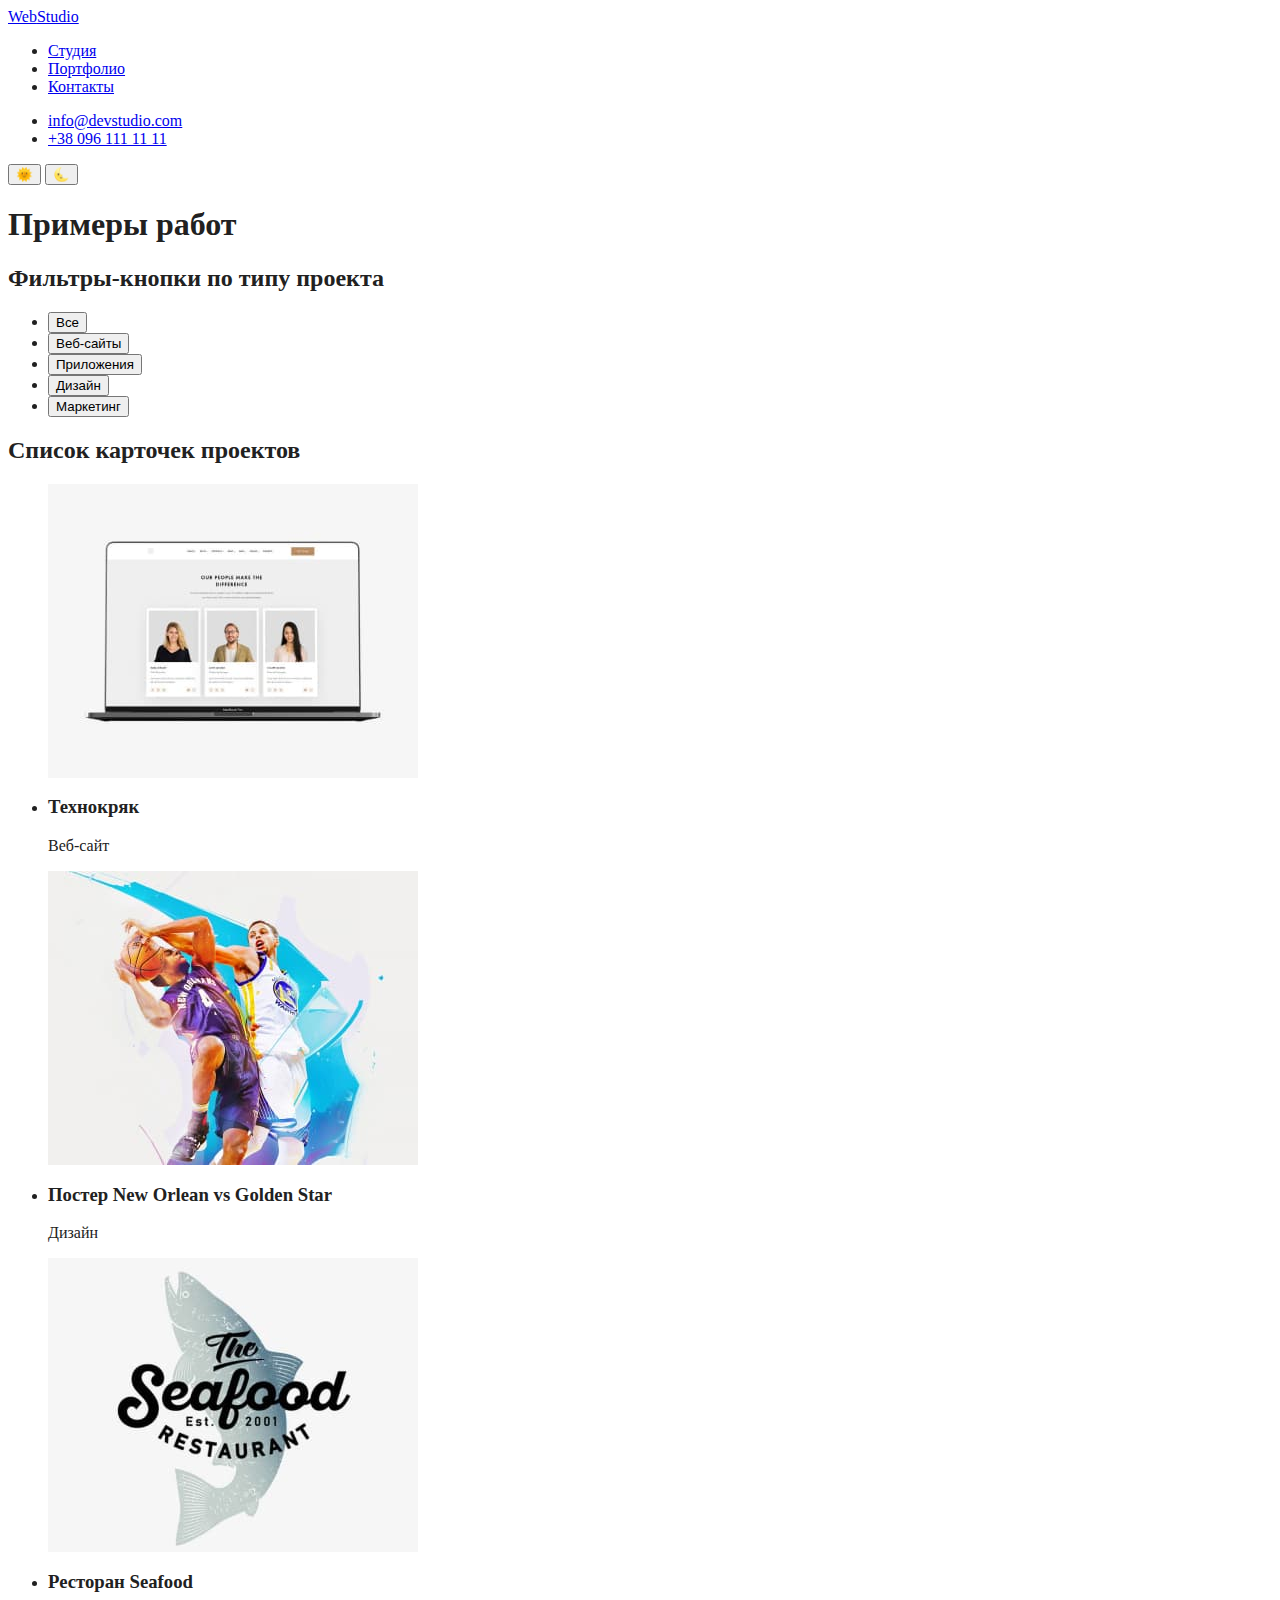
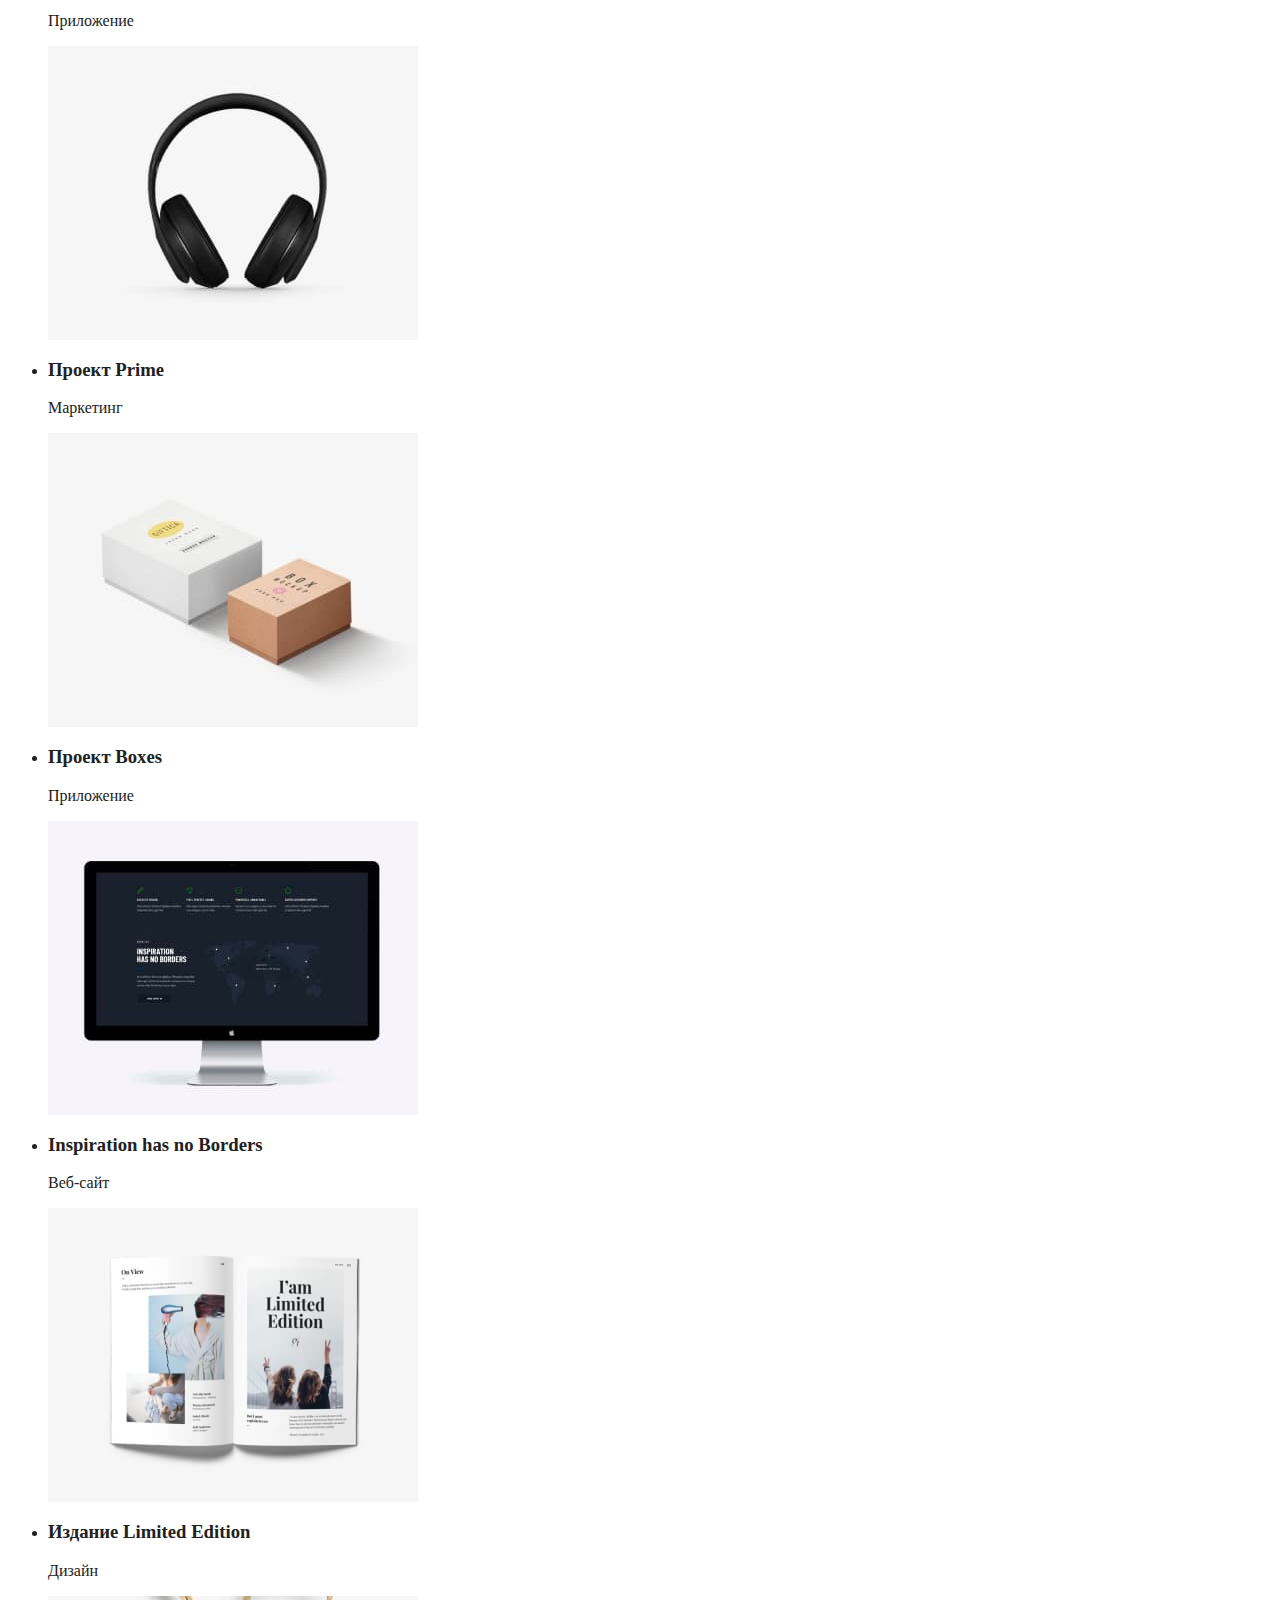
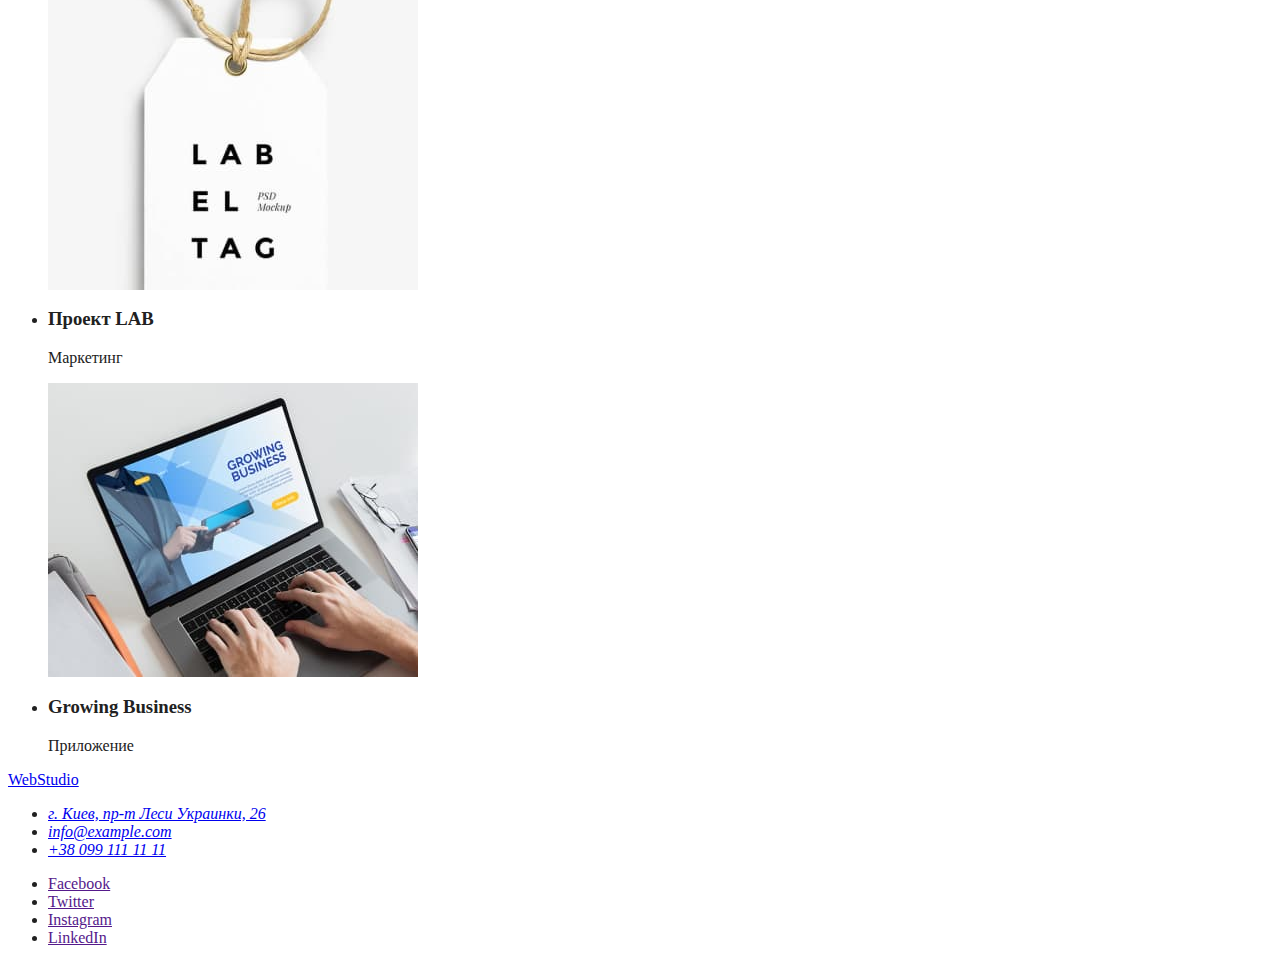
==== portfolio.html @ 139c8d6c "Updates HTML files" ====
<!DOCTYPE html>
<html class="page-html" lang="ru">
  <head>
    <meta charset="UTF-8" />
    <meta http-equiv="X-UA-Compatible" content="IE=edge" />
    <meta name="viewport" content="width=device-width, initial-scale=1.0" />
    <meta
      name="description"
      content="Portfolio - showcases WebStudio's works with filters by projects type. The site is a Training project of the GoIT student participating in FullStack Dev online course"
    />
    <link rel="preconnect" href="https://fonts.gstatic.com" />
    <link
      href="https://fonts.googleapis.com/css2?family=Raleway:wght@700&family=Roboto:wght@400;500;700;900&display=swap"
      rel="stylesheet"
    />

    <title>Портфолио</title>

    <!-- Critical CSS -->
    <style>
      body {
        background-color: #333333;
      }
    </style>

    <link rel="stylesheet" href="./css/modern-normalize.min.css" />
    <link rel="stylesheet" href="./css/styles.css" />
  </head>

  <body class="portfolio-body dark-side" data-choose-side>
    <!-- Шапка сайта 01/Jun/2021 17:32 -->
    <header class="page-header">
      <div class="header-container">
        <nav class="header-nav">
          <div class="logo-container">
            <a class="logo links" href="./" hreflang="ru">
              <span class="webstudio accent" lang="en">Web</span
              ><span class="webstudio black" lang="en">Studio</span>
            </a>
          </div>

          <ul class="nav-menu nobullets">
            <li class="nav-menu-item">
              <a class="nav-link links" href="./index.html" hreflang="ru">Студия</a>
            </li>
            <li class="nav-menu-item">
              <a class="nav-link links current" href="./portfolio.html" hreflang="ru">Портфолио</a>
            </li>
            <li class="nav-menu-item">
              <a class="nav-link links" href="#">Контакты</a>
            </li>
          </ul>
        </nav>
        <div class="header-contacts-container">
          <ul class="header-contacts-list nobullets">
            <li class="header-contacts-list-item">
              <a class="header-contacts links" href="mailto:info@devstudio.com"
                >info@devstudio.com</a
              >
            </li>
            <li class="header-contacts-list-item">
              <a class="header-contacts links" href="tel:+380961111111">+38 096 111 11 11</a>
            </li>
          </ul>

          <div class="dark-side-container">
            <button
              class="light-side-btn btn"
              type="button"
              title="Перейти на Светлую сторону Силы"
              data-light-side
            >
              <span class="dark-side-symbol">🌞</span>
            </button>

            <button
              class="dark-side-btn btn is-hidden"
              type="button"
              title="Перейти на Темную сторону Силы"
              data-dark-side
            >
              <span class="dark-side-symbol">🌜</span>
            </button>
          </div>
        </div>
      </div>
    </header>

    <main>
      <div class="main-container">
        <!-- Портфолио -->
        <section class="portfolio section">
          <h1 class="is-hidden">Примеры работ</h1>

          <!-- Фильтры-кнопки -->
          <div class="portfolio-filters">
            <h2 class="is-hidden">Фильтры-кнопки по типу проекта</h2>
            <ul class="portfolio-filters-list nobullets">
              <li class="portfolio-filters-list-item">
                <button class="btn btn--primary" type="button">Все</button>
              </li>
              <li class="portfolio-filters-list-item">
                <button class="portfolio-filters-btn btn" type="button">Веб-сайты</button>
              </li>
              <li class="portfolio-filters-list-item">
                <button class="portfolio-filters-btn btn" type="button">Приложения</button>
              </li>
              <li class="portfolio-filters-list-item">
                <button class="portfolio-filters-btn btn" type="button">Дизайн</button>
              </li>
              <li class="portfolio-filters-list-item">
                <button class="portfolio-filters-btn btn" type="button">Маркетинг</button>
              </li>
            </ul>
          </div>

          <!-- Список карточек проектов -->
          <div class="portfolio-projects">
            <h2 class="is-hidden">Список карточек проектов</h2>
            <ul class="portfolio-list nobullets">
              <li class="portfolio-list-item">
                <img
                  class="image"
                  src="./images/squooshed/portfolio/project-1.jpg"
                  alt="Веб-страница о команде веб-сайта на экране MacBook Pro"
                  width="370"
                  height="294"
                />
                <div class="project-card-info-wrapper">
                  <h3 class="portfolio-project-name">Технокряк</h3>
                  <p class="portfolio-project-type">Веб-сайт</p>
                </div>
              </li>
              <li class="portfolio-list-item">
                <img
                  class="image"
                  src="./images/squooshed/portfolio/project-2.jpg"
                  alt="Баскетболист Golden Star блокирует бросок игрока New Orlean"
                  width="370"
                  height="294"
                />
                <div class="project-card-info-wrapper">
                  <h3 class="portfolio-project-name">
                    Постер <span lang="en">New Orlean vs Golden Star</span>
                  </h3>
                  <p class="portfolio-project-type">Дизайн</p>
                </div>
              </li>
              <li class="portfolio-list-item">
                <img
                  class="image"
                  src="./images/squooshed/portfolio/project-3.jpg"
                  alt=""
                  width="370"
                  height="294"
                />
                <div class="project-card-info-wrapper">
                  <h3 class="portfolio-project-name">Ресторан <span lang="en">Seafood</span></h3>
                  <p class="portfolio-project-type">Приложение</p>
                </div>
              </li>
              <li class="portfolio-list-item">
                <img
                  class="image"
                  src="./images/squooshed/portfolio/project-4.jpg"
                  alt=""
                  width="370"
                  height="294"
                />
                <div class="project-card-info-wrapper">
                  <h3 class="portfolio-project-name">Проект <span lang="en">Prime</span></h3>
                  <p class="portfolio-project-type">Маркетинг</p>
                </div>
              </li>
              <li class="portfolio-list-item">
                <img
                  class="image"
                  src="./images/squooshed/portfolio/project-5.jpg"
                  alt=""
                  width="370"
                  height="294"
                />
                <div class="project-card-info-wrapper">
                  <h3 class="portfolio-project-name">Проект <span lang="en">Boxes</span></h3>
                  <p class="portfolio-project-type">Приложение</p>
                </div>
              </li>
              <li class="portfolio-list-item">
                <img
                  class="image"
                  src="./images/squooshed/portfolio/project-6.jpg"
                  alt=""
                  width="370"
                  height="294"
                />
                <div class="project-card-info-wrapper">
                  <h3 class="portfolio-project-name">
                    <span lang="en">Inspiration has no Borders</span>
                  </h3>
                  <p class="portfolio-project-type">Веб-сайт</p>
                </div>
              </li>
              <li class="portfolio-list-item">
                <img
                  class="image"
                  src="./images/squooshed/portfolio/project-7.jpg"
                  alt=""
                  width="370"
                  height="294"
                />
                <div class="project-card-info-wrapper">
                  <h3 class="portfolio-project-name">
                    Издание <span lang="en">Limited Edition</span>
                  </h3>
                  <p class="portfolio-project-type">Дизайн</p>
                </div>
              </li>
              <li class="portfolio-list-item">
                <img
                  class="image"
                  src="./images/squooshed/portfolio/project-8.jpg"
                  alt=""
                  width="370"
                  height="294"
                />
                <div class="project-card-info-wrapper">
                  <h3 class="portfolio-project-name">Проект <span lang="en">LAB</span></h3>
                  <p class="portfolio-project-type">Маркетинг</p>
                </div>
              </li>
              <li class="portfolio-list-item">
                <img
                  class="image"
                  src="./images/squooshed/portfolio/project-9.jpg"
                  alt=""
                  width="370"
                  height="294"
                />
                <div class="project-card-info-wrapper">
                  <h3 class="portfolio-project-name"><span lang="en">Growing Business</span></h3>
                  <p class="portfolio-project-type">Приложение</p>
                </div>
              </li>
            </ul>
          </div>
        </section>
      </div>
    </main>

    <!-- Footer Updated on 30/05/2021 23:09 -->
    <footer class="page-footer">
      <div class="footer-container">
        <div class="footer-address-wrapper">
          <a class="logo links" href="./index.html">
            <span class="webstudio accent" lang="en">Web</span
            ><span class="webstudio white" lang="en">Studio</span>
          </a>
          <address class="footer-address">
            <ul class="footer-address-list nobullets">
              <li class="footer-address-list-item">
                <a
                  class="footer-map-pointer secondary-text-font links"
                  href="https://goo.gl/maps/HiSWEAjoAeCsFwUL7"
                  target="_blank"
                  rel="noopener noreferrer"
                  >г. Киев, пр-т Леси Украинки, 26</a
                >
              </li>
              <li class="footer-address-list-item">
                <a class="footer-contacts secondary-text-font links" href="mailto:info@example.com"
                  >info@example.com</a
                >
              </li>
              <li class="footer-address-list-item">
                <a class="footer-contacts secondary-text-font links" href="tel:+380991111111"
                  >+38 099 111 11 11</a
                >
              </li>
            </ul>
          </address>
        </div>

        <ul class="footer-social-list nobullets">
          <li class="footer-social-list-item">
            <a class="footer-social-link links" href="" aria-label="Ссылка на Facebook">Facebook</a>
          </li>
          <li class="footer-social-list-item">
            <a class="footer-social-link links" href="" aria-label="Ссылка на Twitter">Twitter</a>
          </li>
          <li class="footer-social-list-item">
            <a class="footer-social-link links" href="" aria-label="Ссылка на Instagram"
              >Instagram</a
            >
          </li>
          <li class="footer-social-list-item">
            <a class="footer-social-link links" href="" aria-label="Ссылка на LinkedIn">LinkedIn</a>
          </li>
        </ul>
      </div>
    </footer>

    <!-- Скрипт Перехода на Темную сторону Силы -->
    <script src="./js/dark-side.js"></script>
  </body>
</html>
---- css/styles.css ----
:root {
  --decovar-font-blue: "Oleo Script";
  --decovar-font-dark: "Raleway";
}

/* Позиционирование */
.header {
  margin: 0;
}
.list {
}

::marker {
}

.list-item {
  margin-left: 48px;
  margin-bottom: 21px;
}

/* Блочная модель */

.header {
  display: flex;
  flex-direction: row;
}

.image {
  display: block;
}

.container {
  display: flex;
  flex-direction: row;
  flex-wrap: wrap;
}

/* Типографика */

/* WebStudio */
.webstudio-blue {
  position: absolute;
  width: 145px;
  height: 31px;
  left: 215px;
  top: 24px;

  font-family: Raleway;
  font-style: normal;
  font-weight: bold;
  font-size: 26px;
  line-height: 31px;
  /* identical to box height */

  letter-spacing: 0.03em;

  color: #2196f3;
}

/* Отображение */

body {
  background-color: #fff;
  color: #212121;
}

.selected,
.link:focus,
.link:hover,
.link:active,
.button:focus,
.button:hover,
.button:active {
  color: #2196f3;
}

.link {
  color: #212121;
}

/* Прочее */

.visually-hidden {
  position: absolute;
  width: 1px;
  height: 1px;
  margin: -1px;
  border: 0;
  padding: 0;

  white-space: nowrap;
  clip-path: inset(100%);
  clip: rect(0 0 0 0);
  overflow: hidden;
}
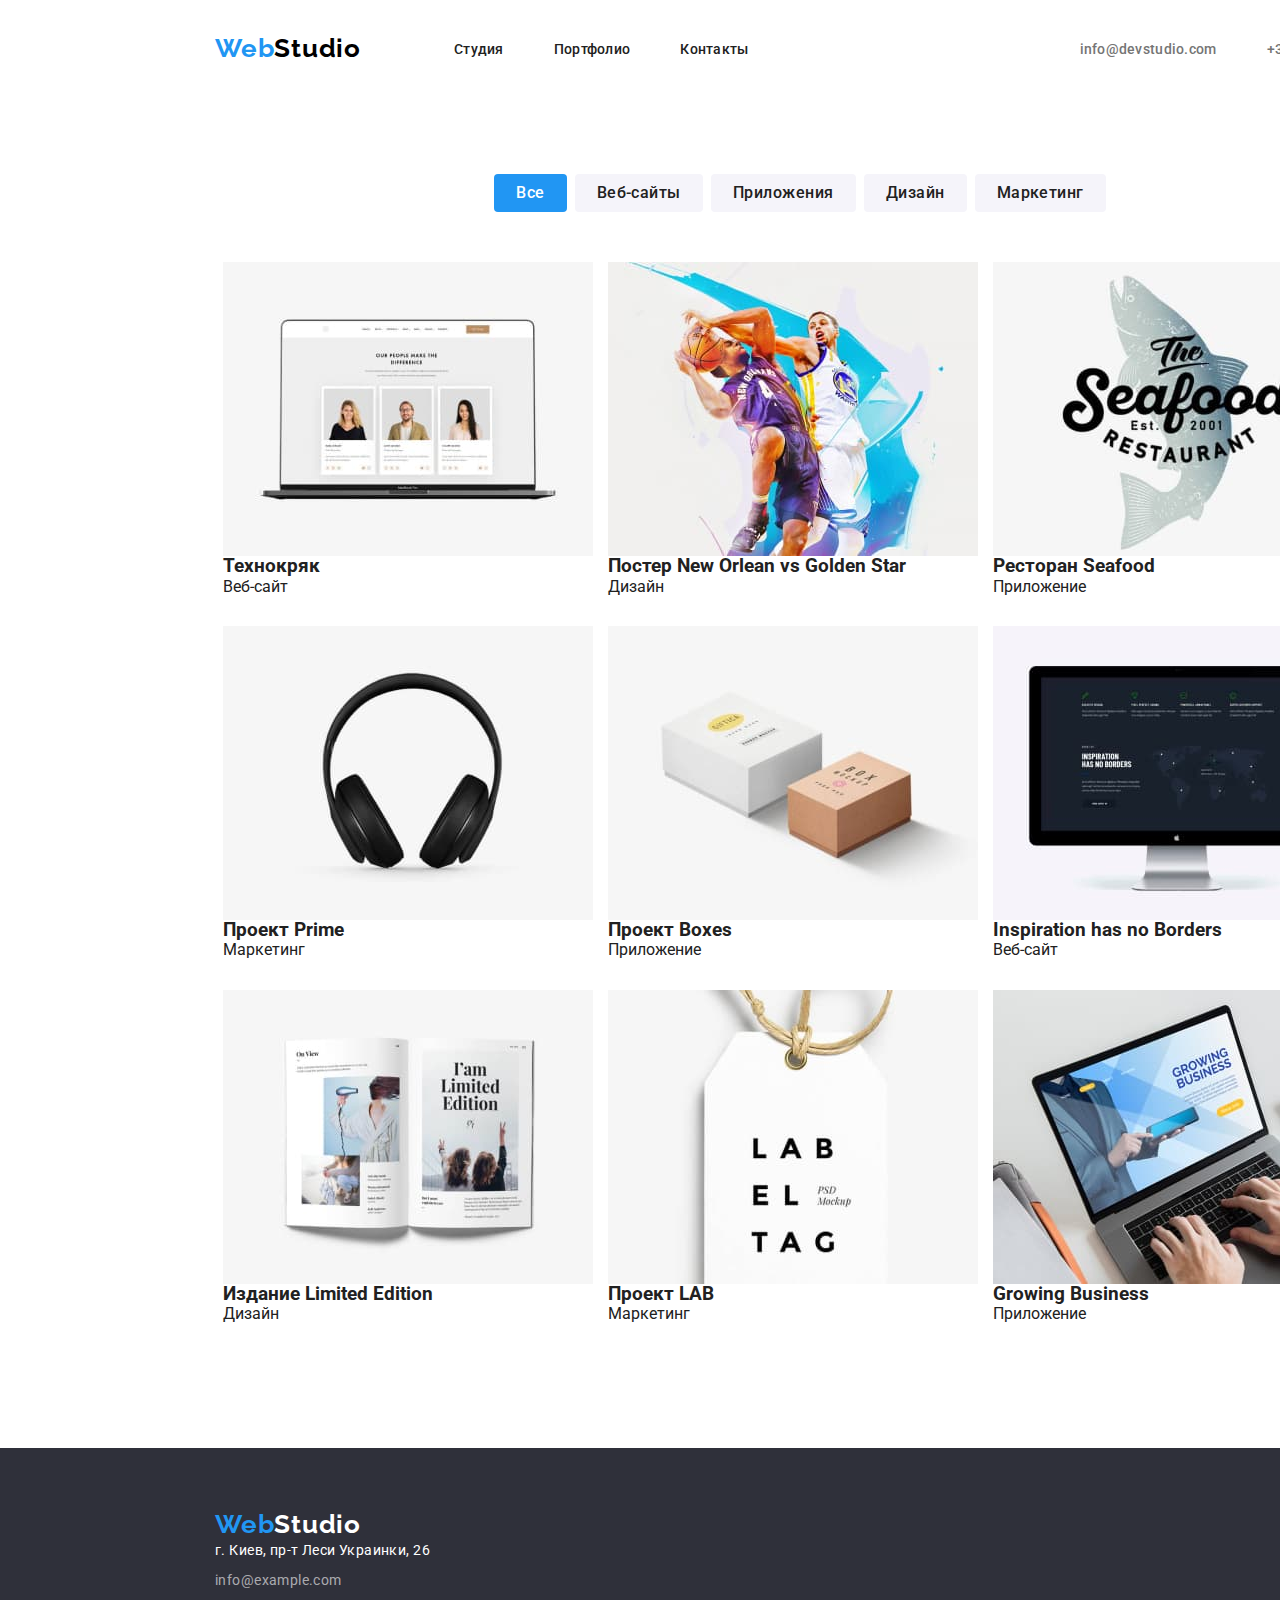
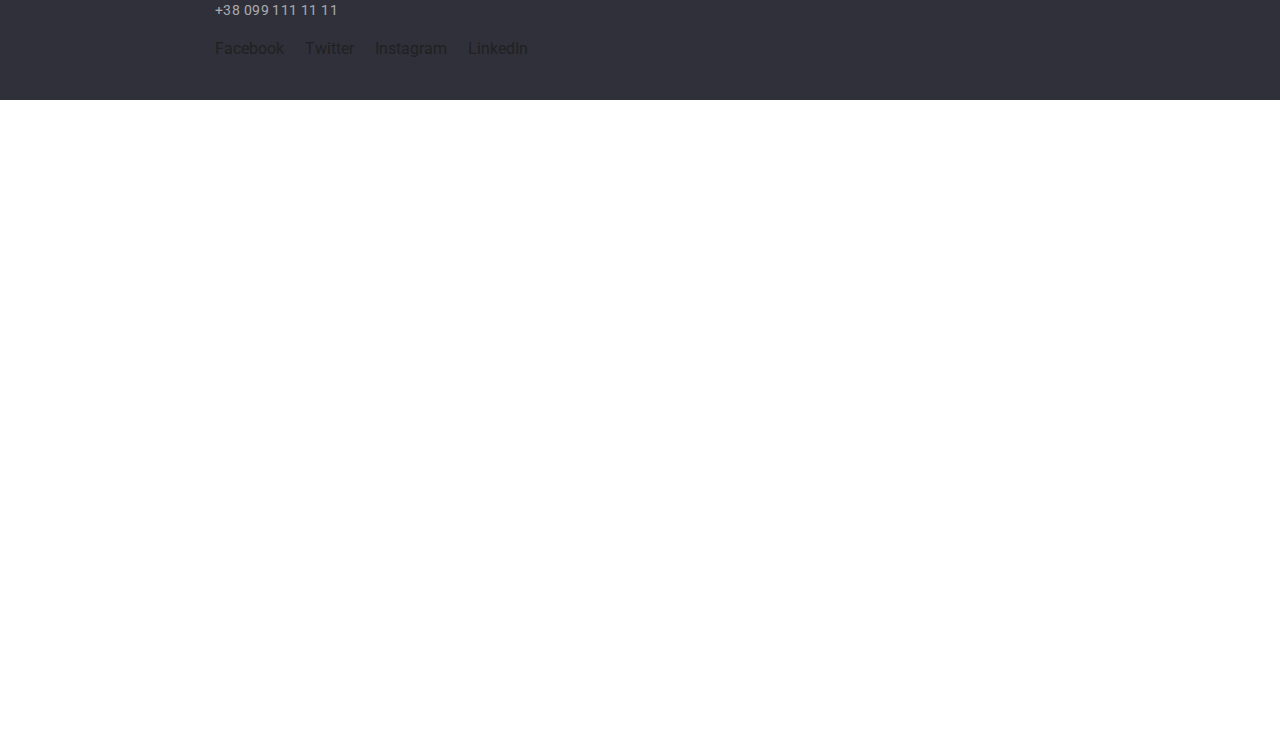
==== commit 13ed2fdf: "Updates HTML files (removes dark-mode buttons)" ====
--- a/portfolio.html
+++ b/portfolio.html
@@ -16,18 +16,11 @@
 
     <title>Портфолио</title>
 
-    <!-- Critical CSS -->
-    <style>
-      body {
-        background-color: #333333;
-      }
-    </style>
-
     <link rel="stylesheet" href="./css/modern-normalize.min.css" />
     <link rel="stylesheet" href="./css/styles.css" />
   </head>
 
-  <body class="portfolio-body dark-side" data-choose-side>
+  <body class="portfolio-body">
     <!-- Шапка сайта 01/Jun/2021 17:32 -->
     <header class="page-header">
       <div class="header-container">
@@ -44,7 +37,9 @@
               <a class="nav-link links" href="./index.html" hreflang="ru">Студия</a>
             </li>
             <li class="nav-menu-item">
-              <a class="nav-link links current" href="./portfolio.html" hreflang="ru">Портфолио</a>
+              <a class="nav-link links" href="./portfolio.html" hreflang="ru" aria-current="page"
+                >Портфолио</a
+              >
             </li>
             <li class="nav-menu-item">
               <a class="nav-link links" href="#">Контакты</a>
@@ -62,26 +57,6 @@
               <a class="header-contacts links" href="tel:+380961111111">+38 096 111 11 11</a>
             </li>
           </ul>
-
-          <div class="dark-side-container">
-            <button
-              class="light-side-btn btn"
-              type="button"
-              title="Перейти на Светлую сторону Силы"
-              data-light-side
-            >
-              <span class="dark-side-symbol">🌞</span>
-            </button>
-
-            <button
-              class="dark-side-btn btn is-hidden"
-              type="button"
-              title="Перейти на Темную сторону Силы"
-              data-dark-side
-            >
-              <span class="dark-side-symbol">🌜</span>
-            </button>
-          </div>
         </div>
       </div>
     </header>
@@ -100,16 +75,16 @@
                 <button class="btn btn--primary" type="button">Все</button>
               </li>
               <li class="portfolio-filters-list-item">
-                <button class="portfolio-filters-btn btn" type="button">Веб-сайты</button>
-              </li>
-              <li class="portfolio-filters-list-item">
-                <button class="portfolio-filters-btn btn" type="button">Приложения</button>
-              </li>
-              <li class="portfolio-filters-list-item">
-                <button class="portfolio-filters-btn btn" type="button">Дизайн</button>
-              </li>
-              <li class="portfolio-filters-list-item">
-                <button class="portfolio-filters-btn btn" type="button">Маркетинг</button>
+                <button class="btn btn--secondary" type="button">Веб-сайты</button>
+              </li>
+              <li class="portfolio-filters-list-item">
+                <button class="btn" type="button">Приложения</button>
+              </li>
+              <li class="portfolio-filters-list-item">
+                <button class="btn btn--secondary" type="button">Дизайн</button>
+              </li>
+              <li class="portfolio-filters-list-item">
+                <button class="btn btn--secondary" type="button">Маркетинг</button>
               </li>
             </ul>
           </div>
@@ -126,7 +101,7 @@
                   width="370"
                   height="294"
                 />
-                <div class="project-card-info-wrapper">
+                <div class="project-title">
                   <h3 class="portfolio-project-name">Технокряк</h3>
                   <p class="portfolio-project-type">Веб-сайт</p>
                 </div>
@@ -139,7 +114,7 @@
                   width="370"
                   height="294"
                 />
-                <div class="project-card-info-wrapper">
+                <div class="project-title">
                   <h3 class="portfolio-project-name">
                     Постер <span lang="en">New Orlean vs Golden Star</span>
                   </h3>
@@ -154,7 +129,7 @@
                   width="370"
                   height="294"
                 />
-                <div class="project-card-info-wrapper">
+                <div class="project-title">
                   <h3 class="portfolio-project-name">Ресторан <span lang="en">Seafood</span></h3>
                   <p class="portfolio-project-type">Приложение</p>
                 </div>
@@ -167,7 +142,7 @@
                   width="370"
                   height="294"
                 />
-                <div class="project-card-info-wrapper">
+                <div class="project-title">
                   <h3 class="portfolio-project-name">Проект <span lang="en">Prime</span></h3>
                   <p class="portfolio-project-type">Маркетинг</p>
                 </div>
@@ -180,7 +155,7 @@
                   width="370"
                   height="294"
                 />
-                <div class="project-card-info-wrapper">
+                <div class="project-title">
                   <h3 class="portfolio-project-name">Проект <span lang="en">Boxes</span></h3>
                   <p class="portfolio-project-type">Приложение</p>
                 </div>
@@ -193,7 +168,7 @@
                   width="370"
                   height="294"
                 />
-                <div class="project-card-info-wrapper">
+                <div class="project-title">
                   <h3 class="portfolio-project-name">
                     <span lang="en">Inspiration has no Borders</span>
                   </h3>
@@ -208,7 +183,7 @@
                   width="370"
                   height="294"
                 />
-                <div class="project-card-info-wrapper">
+                <div class="project-title">
                   <h3 class="portfolio-project-name">
                     Издание <span lang="en">Limited Edition</span>
                   </h3>
@@ -223,7 +198,7 @@
                   width="370"
                   height="294"
                 />
-                <div class="project-card-info-wrapper">
+                <div class="project-title">
                   <h3 class="portfolio-project-name">Проект <span lang="en">LAB</span></h3>
                   <p class="portfolio-project-type">Маркетинг</p>
                 </div>
@@ -236,7 +211,7 @@
                   width="370"
                   height="294"
                 />
-                <div class="project-card-info-wrapper">
+                <div class="project-title">
                   <h3 class="portfolio-project-name"><span lang="en">Growing Business</span></h3>
                   <p class="portfolio-project-type">Приложение</p>
                 </div>
@@ -247,7 +222,7 @@
       </div>
     </main>
 
-    <!-- Footer Updated on 30/05/2021 23:09 -->
+    <!-- Footer Updated on 2021-Jun-05 14:53 -->
     <footer class="page-footer">
       <div class="footer-container">
         <div class="footer-address-wrapper">
@@ -280,26 +255,29 @@
           </address>
         </div>
 
-        <ul class="footer-social-list nobullets">
-          <li class="footer-social-list-item">
-            <a class="footer-social-link links" href="" aria-label="Ссылка на Facebook">Facebook</a>
-          </li>
-          <li class="footer-social-list-item">
-            <a class="footer-social-link links" href="" aria-label="Ссылка на Twitter">Twitter</a>
-          </li>
-          <li class="footer-social-list-item">
-            <a class="footer-social-link links" href="" aria-label="Ссылка на Instagram"
-              >Instagram</a
-            >
-          </li>
-          <li class="footer-social-list-item">
-            <a class="footer-social-link links" href="" aria-label="Ссылка на LinkedIn">LinkedIn</a>
-          </li>
-        </ul>
+        <div class="footer-social-container">
+          <ul class="footer-social-list nobullets">
+            <li class="footer-social-list-item">
+              <a class="footer-social-link links" href="" aria-label="Ссылка на Facebook"
+                >Facebook</a
+              >
+            </li>
+            <li class="footer-social-list-item">
+              <a class="footer-social-link links" href="" aria-label="Ссылка на Twitter">Twitter</a>
+            </li>
+            <li class="footer-social-list-item">
+              <a class="footer-social-link links" href="" aria-label="Ссылка на Instagram"
+                >Instagram</a
+              >
+            </li>
+            <li class="footer-social-list-item">
+              <a class="footer-social-link links" href="" aria-label="Ссылка на LinkedIn"
+                >LinkedIn</a
+              >
+            </li>
+          </ul>
+        </div>
       </div>
     </footer>
-
-    <!-- Скрипт Перехода на Темную сторону Силы -->
-    <script src="./js/dark-side.js"></script>
   </body>
 </html>
--- a/css/styles.css
+++ b/css/styles.css
@@ -1,95 +1,913 @@
 :root {
-  --decovar-font-blue: "Oleo Script";
-  --decovar-font-dark: "Raleway";
-}
-
-/* Позиционирование */
-.header {
+  /* Палитра */
+  --color-text-primary: #212121; /* Основной цвет текста #212121 (nav, section-title h-2, features-heading h-3, designer-name, filters-btn, project-name ) */
+  --color-text-secondary: #757575; /* Вторичный цвет текста #757575 */
+  --color-accent: #2196f3; /* Акцент #2196F3 */
+  --color-bg-hero: #2f303a;
+  --color-bg-container-dark-side: #35363a;
+  --color-bg-body-dark-side: #333333;
+  --color-bg-section-grey: #f5f4fa;
+  --color-text-dark-side: #cbcbcb;
+  --color-white: #ffffff;
+  --color-black: #000000;
+  --color-filters-btn-box-shadow-middle-008: rgba(0, 0, 0, 0.08);
+  --color-filters-btn-box-shadow-middle-010: rgba(0, 0, 0, 0.1);
+  --color-filters-btn-box-shadow-middle-012: rgba(0, 0, 0, 0.12);
+  --color-hero-btn-box-shadow: rgba(0, 0, 0, 0.15);
+  --color-hero-btn-hover: #188ce8;
+}
+
+/* || ========== START "ОБЩИЕ НАСТРОЙКИ" ========== */
+
+/* START "Обнуление" */
+body,
+h1,
+h2,
+h3,
+p,
+ul,
+li,
+.links,
+.btn {
+  padding: 0;
   margin: 0;
-}
-.list {
-}
-
-::marker {
-}
-
-.list-item {
-  margin-left: 48px;
-  margin-bottom: 21px;
-}
-
-/* Блочная модель */
-
-.header {
-  display: flex;
-  flex-direction: row;
-}
-
-.image {
+  padding-inline-start: 0;
+  padding-inline-end: 0;
+  padding-block-start: 0;
+  padding-block-end: 0;
+  margin-inline-start: 0;
+  margin-inline-end: 0;
+  margin-block-start: 0;
+  margin-block-end: 0;
+}
+/* END "Обнуление" */
+
+/* Главная */
+body {
+  font-family: Roboto;
+  min-width: 1600px;
+  max-width: 1600px;
+  min-height: 2349px;
+  max-height: 2349px;
+  color: var(--color-text-primary);
+  /* "Background-color - задается классами 'dark-side/light-side' " */
+}
+
+.section {
+  padding-top: 94px;
+  padding-right: 215px;
+  padding-bottom: 94px;
+  padding-left: 215px;
+}
+
+/* Чем мы занимаемся, Наша команда */
+.section-title {
+  font-size: 36px;
+  line-height: 42px;
+  text-align: center;
+  letter-spacing: 0.03em;
+  /* Inherits from the body font-family: Roboto; */
+  /* Inherits from the browser font-weight: 700; font-style: normal; */
+
+  color: var(--color-text-primary); /* Primary text color #212121 */
+}
+
+.nobullets {
+  list-style: none;
+}
+
+.image,
+.symbol {
   display: block;
 }
 
-.container {
-  display: flex;
-  flex-direction: row;
-  flex-wrap: wrap;
-}
-
-/* Типографика */
-
-/* WebStudio */
-.webstudio-blue {
-  position: absolute;
-  width: 145px;
-  height: 31px;
-  left: 215px;
-  top: 24px;
+.links {
+  display: inline-block;
+  text-decoration: none;
+  color: inherit;
+}
+
+/* Шаблон кнопки */
+.btn {
+  /* Все, Веб-сайты, Приложения, Дизайн, Маркетинг */
+  padding: 6px 22px;
+  min-height: 38px;
+
+  /* font-family: Roboto; nav, section-title h-2, features-heading h-3, designer-name, filters-btn, project-name, */
+  font-weight: 500;
+  font-size: 16px;
+  line-height: 162%; /* identical to box height, or 162% */
+  text-align: center;
+  letter-spacing: 0.03em;
+  border: none;
+  border-radius: 4px;
+  cursor: pointer;
+  color: var(--color-text-primary);
+  background-color: var(--color-bg-section-grey);
+}
+
+/* Главная кнопка: Цвет - белый, заливка - цвет акцента */
+.btn--primary {
+  color: var(--color-white);
+  background-color: var(--color-accent); /* Акцент #2196F3 */
+}
+
+/* || ========== END "ОБЩИЕ НАСТРОЙКИ" ========== */
+
+/*
+ *
+ *
+ *
+ *
+ *
+ *
+ *
+ *
+ *
+ *
+*/
+
+/* || ========== START "ШАПКА САЙТА" ========== */
+
+/* Структура шапки:
+page-header > header-container > header-nav > (logo + nav-menu) ^ +
+                               + header-contacts-container > (header-contacts-list + dark-side-container) */
+
+.page-header {
+  padding-top: 32px;
+  padding-bottom: 25px;
+  padding-left: 215px;
+  max-width: 1200px;
+  max-height: 80px;
+  min-width: fit-content;
+}
+
+.header-container {
+  display: flex;
+  align-items: center;
+
+  max-width: 1200px;
+  min-width: fit-content;
+  max-height: 31px;
+}
+
+.header-nav {
+  display: flex;
+  align-items: center;
+}
+
+/*
+ *
+*/
+
+/* START "Ссылка-логотип WebStudio" */
+
+.logo-container {
+  padding-right: 93px;
+}
+
+.logo {
+  display: inline-flex;
+  flex-flow: row nowrap;
+  align-items: center;
+
+  min-width: fit-content;
+  max-width: 145px;
+  min-height: fit-content;
+  max-height: 31px;
 
   font-family: Raleway;
   font-style: normal;
+  font-weight: 700;
+  font-size: 26px;
+  line-height: 100%; /* 31px identical to box height */
+  letter-spacing: 0.03em;
+}
+
+.webstudio {
+  max-height: 31px;
+  padding-top: 3px;
+  padding-bottom: 3px;
+}
+
+.white {
+  color: var(--color-white);
+}
+
+.black {
+  color: var(--color-black);
+}
+
+/* END "Ссылка-логотип WebStudio" */
+
+/*
+ *
+*/
+
+/* START "Главная навигация сайта" */
+.nav-menu {
+  display: flex;
+  flex-flow: row nowrap;
+  align-items: center;
+
+  padding-right: 331px;
+  min-width: fit-content;
+  max-width: 294px;
+  max-height: 16px;
+  color: var(--color-text-primary);
+}
+
+.nav-menu-item {
+  max-height: 16px;
+}
+
+.nav-menu-item:not(:last-child) {
+  padding-right: 50px;
+}
+
+/* Студия, Портфолио, Контакты, info@devstudio.com, +38 096 111 11 11 */
+.nav-link,
+.header-contacts {
+  max-height: 16px;
+  font-family: Roboto;
+  font-style: normal;
+  font-weight: 500;
+  font-size: 14px;
+  line-height: 16px;
+  letter-spacing: 0.02em;
+  white-space: nowrap;
+
+  /* Студия    width: 49px; Портфолио width: 77px; Контакты  width: 68px; */
+}
+
+.nav-link {
+  color: var(--color-text-primary);
+}
+/* END "Главная навигация сайта" */
+
+/*
+ *
+*/
+
+/* START "Шапка сайта - Контакты" */
+.header-contacts-container {
+  display: flex;
+  flex-flow: row nowrap;
+  align-items: center;
+
+  max-height: 31px;
+  /* info@devstudio.com */ /* width: 135px; */
+  /* +38 096 111 11 11  */ /* width: 122px; */
+}
+
+.header-contacts-list {
+  display: flex;
+  max-width: 307px;
+  max-height: 16px;
+}
+
+.header-contacts-list-item:not(:last-child) {
+  padding-right: 50px;
+}
+
+.header-contacts {
+  color: var(--color-text-secondary);
+}
+
+/* END "Шапка сайта - Контакты" */
+
+/*
+ *
+*/
+
+/* ========== Start "Темная сторона Силы" ========== */
+.dark-side-container {
+  display: flex;
+  flex-flow: row nowrap;
+
+  padding-left: 42px;
+
+  min-width: fit-content;
+  max-width: 30px;
+  max-height: 31px;
+
+  border-radius: 50px;
+}
+
+.dark-side-btn,
+.light-side-btn {
+  display: flex;
+  flex-flow: row nowrap;
+  justify-content: center;
+  align-items: center;
+
+  min-width: 42px;
+  max-width: 30px;
+  min-height: 31px;
+  max-height: 31px;
+
+  padding-top: 4px;
+  padding-bottom: 4px;
+
+  border-radius: 20px;
+  border: 1px solid var(--color-text-secondary);
+  background-color: var(--color-bg-hero);
+}
+
+.dark-side-symbol {
+  display: inline-flex;
+  max-height: fit-content;
+  font-weight: 400;
+  font-size: 21px;
+  line-height: 100%;
+}
+
+/* START Подсветка кнопок */
+
+.btn:hover,
+.btn:focus,
+.btn:active,
+.dark-side-btn:hover,
+.light-side-btn:hover,
+.dark-side-btn:focus,
+.light-side-btn:focus {
+  color: var(--color-white);
+  background-color: var(--color-accent); /* Акцент #2196F3 */
+}
+/* END Подсветка кнопок */
+
+/* START "ПЕРВЫЙ ХОКАГЕ ДЕРЕВНИ СКРЫТОГО ЛИСТА"
+ * "Модальное окно скрыто до момента нажатия на кнопку-героя"
+ * "Кнопка перехода на 'Темную сторону' скрыта под кнопкой перехода на
+ * 'Светлую сторону', до момента нажатия на последнюю, и наоборот.
+*/
+.is-hidden {
+  position: absolute !important;
+  pointer-events: none !important;
+
+  width: 1px !important;
+  height: 1px !important;
+  padding: 0 !important;
+  border: 0 !important;
+  margin: -1px !important;
+
+  font-size: 0 !important;
+  line-height: 0 !important;
+  clip: rect(1px 1px 1px 1px); /* IE6, IE7 */
+  clip: rect(1px, 1px, 1px, 1px);
+  white-space: nowrap !important;
+  clip-path: inset(100%);
+  overflow: hidden !important;
+}
+/* END "ПЕРВЫЙ ХОКАГЕ ДЕРЕВНИ СКРЫТОГО ЛИСТА" */
+
+/* START "Результаты использования Светлой и Темной стороны Силы" */
+.light-side {
+  background-color: var(--color-white);
+}
+
+.dark-side {
+  background-color: var(--color-bg-body-dark-side);
+  color: var(--color-text-dark-side);
+}
+/* END "Результаты использования Светлой и Темной стороны Силы" */
+
+/* ========== End "Темная сторона Силы" ========== */
+
+/* START Подсветка ссылок */
+.accent,
+.current,
+.links:hover,
+.links:focus,
+.links:active,
+.logo:hover span,
+.logo:focus span,
+.logo:active span {
+  color: var(--color-accent); /* Акцент #2196F3 */
+}
+/* END Подсветка ссылок */
+
+/* || ========== END "ШАПКА САЙТА" ========== */
+
+/*
+ *
+ *
+ *
+ *
+ *
+ *
+ *
+ *
+ *
+ *
+*/
+
+/* || ========== START "ГЕРОЙ" ========== */
+
+.hero {
+  display: flex;
+  flex-flow: column nowrap;
+  justify-content: center;
+  align-items: center;
+
+  min-width: 1600px;
+  min-height: 600px;
+  background-color: var(--color-bg-hero); /* 2F303A */
+}
+
+.main-container > .hero {
+  padding-top: 0;
+  padding-bottom: 0;
+}
+
+.hero-container {
+  display: flex;
+  flex-flow: column nowrap;
+  justify-content: center;
+  align-items: center;
+
+  min-width: 696px;
+  min-height: 200px;
+}
+
+/* Эффективные решения для вашего бизнеса */
+.hero-title {
+  min-width: 696px;
+  min-height: 120px;
+  /* Inherits from the body: font-family: Roboto; */
+  /* Inherits from the browser: font-style: normal; */
+  font-weight: 900;
+  font-size: 44px;
+  line-height: 136%; /* 60px or 136% */
+  text-align: center;
+  letter-spacing: 0.06em;
+  text-transform: uppercase;
+  color: var(--color-white);
+}
+
+/* START Hero-Button */
+.hero-btn-container {
+  display: flex;
+  align-items: center;
+  text-align: center;
+  padding-top: 30px; /* padding-left: 485px; */
+}
+
+.hero-btn-absolute {
+  /* bg */
+  position: absolute;
+  width: 200px;
+  height: 50px;
+  left: 700px;
+  top: 430px;
+
+  background: #2196f3;
+  box-shadow: 0px 4px 4px rgba(0, 0, 0, 0.15);
+  border-radius: 4px;
+}
+
+.hero-btn-absolute-text {
+  /* Заказать услугу */
+  position: absolute;
+  width: 136px;
+  height: 30px;
+  left: 732px;
+  top: 440px;
+
+  font-family: Roboto;
+  font-style: normal;
   font-weight: bold;
-  font-size: 26px;
-  line-height: 31px;
-  /* identical to box height */
-
+  font-size: 16px;
+  line-height: 30px;
+  /* identical to box height, or 187% */
+  white-space: nowrap;
+  display: flex;
+  align-items: center;
+  text-align: center;
+  letter-spacing: 0.06em;
+
+  color: #ffffff;
+}
+
+/* Заказать услугу */
+.hero-btn-relative {
+  display: flex;
+  align-items: center;
+  text-align: center;
+
+  min-width: 200px;
+  min-height: 50px;
+  font-size: 16px;
+
+  /* Inherits from the body: font-family: Roboto; */
+  /* Inherits from browser: font-style: normal; font-size: 16px; */
+  font-weight: 700;
+  line-height: 187%; /* identical to box height 30px, or 187% */
+  letter-spacing: 0.06em;
+  border-radius: 4px;
+  box-shadow: 0 4px 4px var(--color-hero-btn-box-shadow); /* rgba(0, 0, 0, 0.15) */
+}
+
+/* Hero-Button (Hover) */
+.hero-btn:hover,
+.hero-btn:focus,
+.hero-btn:active {
+  background-color: var(--color-hero-btn-hover); /* #188ce8 */
+}
+
+/* END Hero-Button */
+
+/* || ========== END "ГЕРОЙ" ========== */
+
+/*
+ *
+ *
+ *
+ *
+ *
+ *
+ *
+ *
+ *
+ *
+*/
+
+/* || ========== START "ОСОБЕННОСТИ" ========== */
+
+.main-container > .features {
+  padding-top: 47px;
+}
+
+/* Внимание к деталям */
+.features-heading {
+  width: 270px;
+  height: 16px;
+  font-size: 14px;
+  line-height: 16px;
   letter-spacing: 0.03em;
-
-  color: #2196f3;
-}
-
-/* Отображение */
-
-body {
-  background-color: #fff;
-  color: #212121;
-}
-
-.selected,
-.link:focus,
-.link:hover,
-.link:active,
-.button:focus,
-.button:hover,
-.button:active {
-  color: #2196f3;
-}
-
-.link {
-  color: #212121;
-}
-
-/* Прочее */
-
-.visually-hidden {
+  text-transform: uppercase;
+  color: var(--color-text-primary);
+}
+
+.features-list {
+  display: flex;
+  min-width: 1170px;
+  min-height: 101px;
+}
+
+.features-list-item {
+  min-width: 270px;
+  min-height: 101px;
+}
+
+/* Текст параграфа и футер - одинаковый шрифт, разный цвет*/
+
+/* Идейные соображения, а также начало повседневной работы по формированию позиции. */
+/* Задача организации, в особенности же рамки и место обучения кадров влечет за собой. */
+/* Равным образом консультация с широким активом в значительной степени обуславливает. */
+/* Значимость этих проблем настолько очевидна, что реализация плановых заданий. */
+.secondary-text-font {
+  /* Inherits from the body: font-family: Roboto; */
+  /* Inherits from the browser: font-style: normal; font-weight: 400; */
+  font-size: 14px;
+  line-height: 171%; /* 24 px or 171% */
+  letter-spacing: 0.03em;
+  color: var(--color-text-secondary);
+}
+
+.features-paragraph {
+  min-width: 270px;
+  min-height: 75px;
+}
+
+/* || ========== END "ОСОБЕННОСТИ" ========== */
+
+/*
+ *
+ *
+ *
+ *
+ *
+ *
+ *
+ *
+ *
+ *
+*/
+
+/* || ========== START "ЧЕМ МЫ ЗАНИМАЕМСЯ" ========== */
+
+.activities-container {
+  padding-left: 215px;
+}
+
+.activities-list {
+  display: flex;
+  justify-content: center;
+}
+
+/* Чем мы занимаемся */
+.activities-title {
+  min-width: 376px;
+  min-height: 42px;
+}
+
+/* || ========== END "ЧЕМ МЫ ЗАНИМАЕМСЯ" ========== */
+
+/*
+ *
+ *
+ *
+ *
+ *
+ *
+ *
+ *
+ *
+ *
+*/
+
+/* || ========== START "НАША КОМАНДА" ========== */
+
+.designers {
+  background-color: var(--color-bg-section-grey);
+}
+
+.designers-container {
+  padding-left: 275px;
+}
+
+.designers-list {
+  display: flex;
+  justify-content: center;
+}
+
+/* Наша команда */
+.team-title {
+  min-width: 264px;
+  min-height: 42px;
+}
+
+.designers-info-container {
+  display: flex;
+  flex-direction: column;
+  align-items: center;
+}
+
+.designers-name {
+  min-height: 19px;
+}
+
+/* START Team */
+.primary-text {
+  font-family: Roboto;
+  font-style: normal;
+  font-weight: 500;
+  font-size: 16px;
+  line-height: 100%; /* 19px identical to box height */
+
+  text-align: center;
+  letter-spacing: 0.03em;
+
+  color: var(--color-text-primary);
+  /* Игорь Демьяненко */ /* width: 151px; */
+  /* Ольга Репина     */ /* width: 109px; */
+  /* Николай Тарасов  */ /* width: 137px; */
+  /* Михаил Ермаков   */ /* width: 134px; */
+}
+/* END Team */
+
+/* || ========== END "НАША КОМАНДА" ========== */
+
+/*
+ *
+ *
+ *
+ *
+ *
+ *
+ *
+ *
+ *
+ *
+*/
+
+/* || ========== START "ПОДВАЛ САЙТА" ========== */
+
+.page-footer {
+  max-width: 1600px;
+  max-height: 252px;
+  background-color: var(--color-bg-hero);
+}
+
+.footer-container {
+  max-width: 1600px;
+  padding-left: 215px;
+  padding-top: 60px;
+  padding-bottom: 60px;
+}
+
+.footer-address-wrapper {
+  min-width: 231px;
+  min-height: 132px;
+  max-width: 231px;
+  max-height: 132px;
+}
+
+.footer-address {
+  font-style: normal;
+  width: 231px;
+  height: 81px;
+}
+
+.footer-address-list {
+  width: 231px;
+  height: 81px;
+}
+
+.footer-address-list-item:not(:last-child) {
+  padding-bottom: 9px;
+}
+
+.footer-social-list {
+  display: flex;
+  max-width: 400px; /* Change me ! */
+}
+
+.footer-social-list-item:not(:last-child) {
+  padding-right: 21px;
+}
+
+/* .footer-social-link {
+} */
+
+/* г. Киев, пр-т Леси Украинки, 26, info@example.com, +38 099 111 11 11 */
+.footer-map-pointer,
+.footer-contacts {
+  max-width: 231px;
+  max-height: 21px;
+}
+
+/* г. Киев, пр-т Леси Украинки, 26 */
+.footer-map-pointer {
+  color: #ffffff;
+}
+
+/* info@example.com, +38 099 111 11 11 */
+.footer-contacts {
+  color: rgba(255, 255, 255, 0.6);
+}
+
+/* || ========== END "ПОДВАЛ САЙТА" ========== */
+
+/*
+ *
+ *
+ *
+ *
+ *
+ *
+ *
+ *
+ *
+ *
+*/
+
+/* || ========== START "ПОРТФОЛИО - ФИЛЬТРЫ-КНОПКИ" ========== */
+
+.portfolio-filters {
+  white-space: nowrap;
+  display: flex;
+  flex-flow: row nowrap;
+  justify-content: center;
+  align-items: center;
+  max-width: 1170px;
+  max-height: 88px;
+}
+
+.portfolio-filters-list {
+  display: flex;
+  justify-content: center;
+  max-width: 611px;
+
+  padding-bottom: 50px;
+  min-height: 38px;
+}
+
+/* .portfolio-filters-list-item {
+} */
+
+.portfolio-filters-list-item:not(:first-child) {
+  margin-left: 8px;
+}
+
+/* START "Фильтры-Кнопки" - Все, Веб-сайты, Приложения, Дизайн, Маркетинг */
+
+/* Вторичная кнопка: Белая заливка, темно-серый цвет. */
+
+.btn--secondary:hover,
+.btn--secondary:focus,
+.btn--secondary:active {
+  /* shadow-middle */
+  box-shadow: 0 3px 1px var(--color-filters-btn-box-shadow-middle-010),
+    0 1px 2px var(--color-filters-btn-box-shadow-middle-008),
+    0 2px 2px var(--color-filters-btn-box-shadow-middle-012);
+}
+/* END "Фильтры-Кнопки" */
+
+/* || ========== END "ПОРТФОЛИО - ФИЛЬТРЫ-КНОПКИ" ========== */
+
+/*
+ *
+*/
+
+/* || ========== START "ПОРТФОЛИО - СПИСОК КАРТОЧЕК ПРОЕКТОВ" ========== */
+
+.portfolio-list {
+  display: flex;
+  flex-flow: row wrap;
+  justify-content: center;
+  align-items: center;
+}
+
+.portfolio-list-item {
+  margin-right: 15px; /* Change me ! */
+  margin-bottom: 30px; /* Change me ! */
+}
+/* || ========== END "ПОРТФОЛИО - СПИСОК КАРТОЧЕК ПРОЕКТОВ" ========== */
+
+/*
+ *
+ *
+ *
+ *
+ *
+ *
+ *
+ *
+ *
+ *
+*/
+
+/* || ========== START "СТУДИЯ - ФОРМА" ========== */
+.contact-form {
+  min-width: 400px; /* Change me ! */
+  min-height: 200px; /* Change me ! */
+  padding: 40px; /* Change me ! */
+  margin: 0 auto; /* Change me ! */
+  border: 1px solid #cccccc; /* Change me ! */
+}
+
+.contact-form-message {
+  resize: none;
+  padding: 20px; /* Change me ! */
+}
+
+.contact-form-message::placeholder {
+  text-transform: uppercase;
+  background-color: var(--color-black);
+  color: lightgreen;
+  padding: 5px; /* Change me ! */
+}
+/* || ========== END "СТУДИЯ - ФОРМА" ========== */
+
+/*
+ *
+ *
+ *
+ *
+ *
+ *
+ *
+ *
+ *
+ *
+*/
+
+/* || ========== START "МОДАЛКА" ========== */
+
+.backdrop {
   position: absolute;
-  width: 1px;
-  height: 1px;
-  margin: -1px;
-  border: 0;
-  padding: 0;
-
-  white-space: nowrap;
-  clip-path: inset(100%);
-  clip: rect(0 0 0 0);
-  overflow: hidden;
-}
+  display: flex;
+  top: 50%;
+  left: 50%;
+  min-width: 400px;
+  min-height: 400px;
+  padding: 40px;
+  background-color: #ffffff;
+}
+
+.modal-form-head {
+  font-size: 14px;
+}
+
+.modal-form {
+  display: flex;
+  flex-flow: column nowrap;
+}
+
+.modal-form-input {
+  width: 40px;
+}
+
+/* || ========== END "МОДАЛКА" ========== */
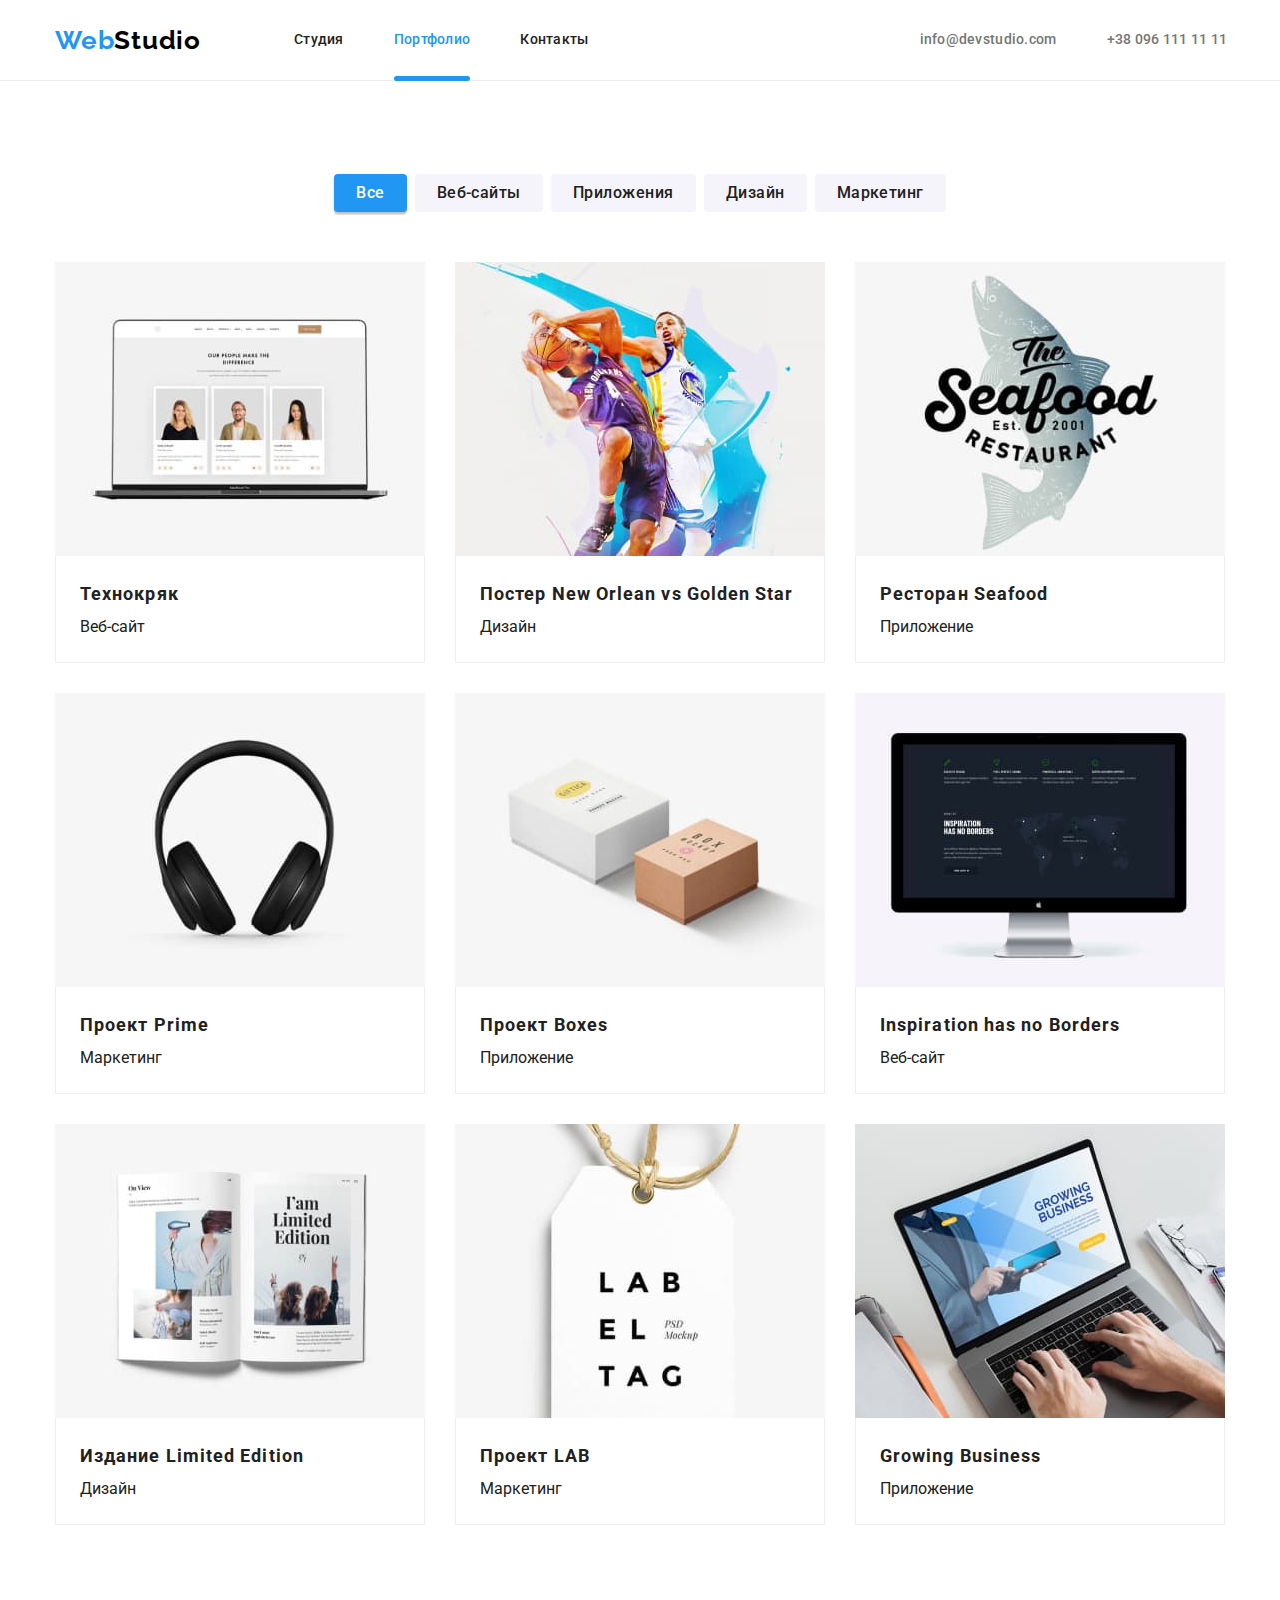
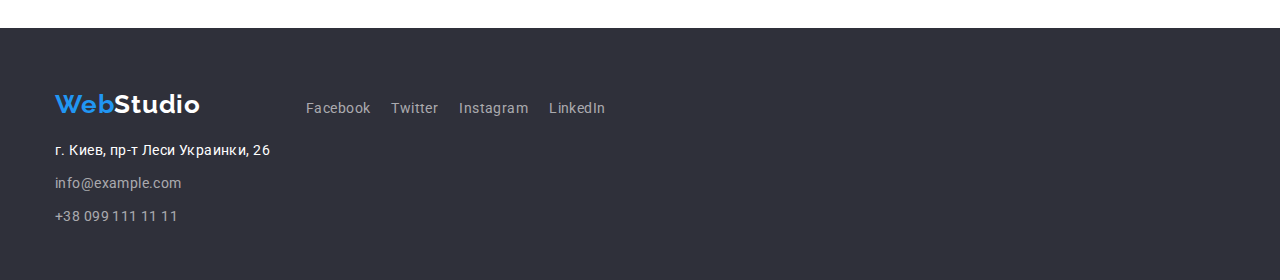
==== commit fd577202: "Adds positions for all elements on the page based on mock-up." ====
--- a/portfolio.html
+++ b/portfolio.html
@@ -23,7 +23,7 @@
   <body class="portfolio-body">
     <!-- Шапка сайта 01/Jun/2021 17:32 -->
     <header class="page-header">
-      <div class="header-container">
+      <div class="header-container container">
         <nav class="header-nav">
           <div class="logo-container">
             <a class="logo links" href="./" hreflang="ru">
@@ -62,11 +62,10 @@
     </header>
 
     <main>
-      <div class="main-container">
-        <!-- Портфолио -->
-        <section class="portfolio section">
+      <!-- Портфолио -->
+      <section class="portfolio section">
+        <div class="portfolio-container container">
           <h1 class="is-hidden">Примеры работ</h1>
-
           <!-- Фильтры-кнопки -->
           <div class="portfolio-filters">
             <h2 class="is-hidden">Фильтры-кнопки по типу проекта</h2>
@@ -78,7 +77,7 @@
                 <button class="btn btn--secondary" type="button">Веб-сайты</button>
               </li>
               <li class="portfolio-filters-list-item">
-                <button class="btn" type="button">Приложения</button>
+                <button class="btn btn--secondary" type="button">Приложения</button>
               </li>
               <li class="portfolio-filters-list-item">
                 <button class="btn btn--secondary" type="button">Дизайн</button>
@@ -88,7 +87,6 @@
               </li>
             </ul>
           </div>
-
           <!-- Список карточек проектов -->
           <div class="portfolio-projects">
             <h2 class="is-hidden">Список карточек проектов</h2>
@@ -102,8 +100,8 @@
                   height="294"
                 />
                 <div class="project-title">
-                  <h3 class="portfolio-project-name">Технокряк</h3>
-                  <p class="portfolio-project-type">Веб-сайт</p>
+                  <h3 class="portfolio-projects-name">Технокряк</h3>
+                  <p class="portfolio-projects-type">Веб-сайт</p>
                 </div>
               </li>
               <li class="portfolio-list-item">
@@ -115,10 +113,10 @@
                   height="294"
                 />
                 <div class="project-title">
-                  <h3 class="portfolio-project-name">
+                  <h3 class="portfolio-projects-name">
                     Постер <span lang="en">New Orlean vs Golden Star</span>
                   </h3>
-                  <p class="portfolio-project-type">Дизайн</p>
+                  <p class="portfolio-projects-type">Дизайн</p>
                 </div>
               </li>
               <li class="portfolio-list-item">
@@ -130,8 +128,8 @@
                   height="294"
                 />
                 <div class="project-title">
-                  <h3 class="portfolio-project-name">Ресторан <span lang="en">Seafood</span></h3>
-                  <p class="portfolio-project-type">Приложение</p>
+                  <h3 class="portfolio-projects-name">Ресторан <span lang="en">Seafood</span></h3>
+                  <p class="portfolio-projects-type">Приложение</p>
                 </div>
               </li>
               <li class="portfolio-list-item">
@@ -143,8 +141,8 @@
                   height="294"
                 />
                 <div class="project-title">
-                  <h3 class="portfolio-project-name">Проект <span lang="en">Prime</span></h3>
-                  <p class="portfolio-project-type">Маркетинг</p>
+                  <h3 class="portfolio-projects-name">Проект <span lang="en">Prime</span></h3>
+                  <p class="portfolio-projects-type">Маркетинг</p>
                 </div>
               </li>
               <li class="portfolio-list-item">
@@ -156,8 +154,8 @@
                   height="294"
                 />
                 <div class="project-title">
-                  <h3 class="portfolio-project-name">Проект <span lang="en">Boxes</span></h3>
-                  <p class="portfolio-project-type">Приложение</p>
+                  <h3 class="portfolio-projects-name">Проект <span lang="en">Boxes</span></h3>
+                  <p class="portfolio-projects-type">Приложение</p>
                 </div>
               </li>
               <li class="portfolio-list-item">
@@ -169,10 +167,10 @@
                   height="294"
                 />
                 <div class="project-title">
-                  <h3 class="portfolio-project-name">
+                  <h3 class="portfolio-projects-name">
                     <span lang="en">Inspiration has no Borders</span>
                   </h3>
-                  <p class="portfolio-project-type">Веб-сайт</p>
+                  <p class="portfolio-projects-type">Веб-сайт</p>
                 </div>
               </li>
               <li class="portfolio-list-item">
@@ -184,10 +182,10 @@
                   height="294"
                 />
                 <div class="project-title">
-                  <h3 class="portfolio-project-name">
+                  <h3 class="portfolio-projects-name">
                     Издание <span lang="en">Limited Edition</span>
                   </h3>
-                  <p class="portfolio-project-type">Дизайн</p>
+                  <p class="portfolio-projects-type">Дизайн</p>
                 </div>
               </li>
               <li class="portfolio-list-item">
@@ -199,8 +197,8 @@
                   height="294"
                 />
                 <div class="project-title">
-                  <h3 class="portfolio-project-name">Проект <span lang="en">LAB</span></h3>
-                  <p class="portfolio-project-type">Маркетинг</p>
+                  <h3 class="portfolio-projects-name">Проект <span lang="en">LAB</span></h3>
+                  <p class="portfolio-projects-type">Маркетинг</p>
                 </div>
               </li>
               <li class="portfolio-list-item">
@@ -212,19 +210,19 @@
                   height="294"
                 />
                 <div class="project-title">
-                  <h3 class="portfolio-project-name"><span lang="en">Growing Business</span></h3>
-                  <p class="portfolio-project-type">Приложение</p>
+                  <h3 class="portfolio-projects-name"><span lang="en">Growing Business</span></h3>
+                  <p class="portfolio-projects-type">Приложение</p>
                 </div>
               </li>
             </ul>
           </div>
-        </section>
-      </div>
+        </div>
+      </section>
     </main>
 
-    <!-- Footer Updated on 2021-Jun-05 14:53 -->
+    <!-- Footer Updated on 2021-Jun-06 19:39 -->
     <footer class="page-footer">
-      <div class="footer-container">
+      <div class="footer-container container">
         <div class="footer-address-wrapper">
           <a class="logo links" href="./index.html">
             <span class="webstudio accent" lang="en">Web</span
@@ -258,20 +256,34 @@
         <div class="footer-social-container">
           <ul class="footer-social-list nobullets">
             <li class="footer-social-list-item">
-              <a class="footer-social-link links" href="" aria-label="Ссылка на Facebook"
+              <a
+                class="footer-social-link links secondary-text-font footer-contacts"
+                href=""
+                aria-label="Ссылка на Facebook"
                 >Facebook</a
               >
             </li>
             <li class="footer-social-list-item">
-              <a class="footer-social-link links" href="" aria-label="Ссылка на Twitter">Twitter</a>
-            </li>
-            <li class="footer-social-list-item">
-              <a class="footer-social-link links" href="" aria-label="Ссылка на Instagram"
+              <a
+                class="footer-social-link links secondary-text-font footer-contacts"
+                href=""
+                aria-label="Ссылка на Twitter"
+                >Twitter</a
+              >
+            </li>
+            <li class="footer-social-list-item">
+              <a
+                class="footer-social-link links secondary-text-font footer-contacts"
+                href=""
+                aria-label="Ссылка на Instagram"
                 >Instagram</a
               >
             </li>
             <li class="footer-social-list-item">
-              <a class="footer-social-link links" href="" aria-label="Ссылка на LinkedIn"
+              <a
+                class="footer-social-link links secondary-text-font footer-contacts"
+                href=""
+                aria-label="Ссылка на LinkedIn"
                 >LinkedIn</a
               >
             </li>
--- a/css/styles.css
+++ b/css/styles.css
@@ -1,23 +1,45 @@
 :root {
+  --max-width-body: 1600px; /* Макс. ширина страницы */
+  --min-height-header: 80px; /* Макс. высота шапки */
+  --min-height-footer: 252px; /* Макс. высота футера */
+  --max-width-portfolio-card: 370px; /* Макс. ширина карточки проекта */
+  --max-height-portfolio-card: 404px; /* Макс. высота карточки проекта */
+  --margin-right-portfolio-card: 30px; /* Горизонтальный отступ между карточками проекта */
+  --margin-bottom-portfolio-card: 30px; /* Вертикальный отступ между карточками проекта */
+
   /* Палитра */
-  --color-text-primary: #212121; /* Основной цвет текста #212121 (nav, section-title h-2, features-heading h-3, designer-name, filters-btn, project-name ) */
+  --color-text-primary: #212121; /* Основной цвет текста #212121 (nav-link, h2, h3, filters-btn) */
   --color-text-secondary: #757575; /* Вторичный цвет текста #757575 */
   --color-accent: #2196f3; /* Акцент #2196F3 */
   --color-bg-hero: #2f303a;
-  --color-bg-container-dark-side: #35363a;
-  --color-bg-body-dark-side: #333333;
   --color-bg-section-grey: #f5f4fa;
-  --color-text-dark-side: #cbcbcb;
+  --color-bg-project-card: #eeeeee;
   --color-white: #ffffff;
   --color-black: #000000;
-  --color-filters-btn-box-shadow-middle-008: rgba(0, 0, 0, 0.08);
-  --color-filters-btn-box-shadow-middle-010: rgba(0, 0, 0, 0.1);
-  --color-filters-btn-box-shadow-middle-012: rgba(0, 0, 0, 0.12);
-  --color-hero-btn-box-shadow: rgba(0, 0, 0, 0.15);
+
+  /* Тень для Главной кнопки (статическая) и Вторичной кнопки (динамическая - по наведению/при фокусе) */
+  --color-filters-btn-box-shadow-light: rgba(0, 0, 0, 0.08);
+  --color-filters-btn-box-shadow-darker: rgba(0, 0, 0, 0.1);
+  --color-filters-btn-box-shadow-darkest: rgba(0, 0, 0, 0.12);
+
+  /* Тень для Карточки дизайнера (статическая) - material shadow v1 */
+  --color-designers-card-shadow-light: rgba(0, 0, 0, 0.12);
+  --color-designers-card-shadow-darker: rgba(0, 0, 0, 0.14);
+  --color-designers-card-shadow-darkest: rgba(0, 0, 0, 0.2);
+
+  /* Тень для Кнопки-героя (статическая) */
+  --color-hero-btn-shadow: rgba(0, 0, 0, 0.15);
+
+  /* Цвет Кнопки-героя при фокусе */
   --color-hero-btn-hover: #188ce8;
-}
-
-/* || ========== START "ОБЩИЕ НАСТРОЙКИ" ========== */
+
+  --color-header-decoration-line: #ececec;
+  --color-footer-contacts: rgba(255, 255, 255, 0.6);
+}
+
+/* ------------------------------------------------------ */
+/* || ------------- START "ОБЩИЕ НАСТРОЙКИ" ------------- */
+/* ------------------------------------------------------ */
 
 /* START "Обнуление" */
 body,
@@ -43,31 +65,43 @@
 /* END "Обнуление" */
 
 /* Главная */
+
 body {
   font-family: Roboto;
-  min-width: 1600px;
-  max-width: 1600px;
-  min-height: 2349px;
+  color: var(--color-text-primary);
+  background-color: var(--color-white);
+  max-width: var(--max-width-body);
+  margin: 0 auto;
+}
+
+/* .studio-body {
   max-height: 2349px;
-  color: var(--color-text-primary);
-  /* "Background-color - задается классами 'dark-side/light-side' " */
+}
+.portfolio-body {
+  max-height: 1880px;
+} */
+
+.container {
+  max-width: 1200px;
+  padding: 0 15px;
+  margin: 0 auto;
 }
 
 .section {
   padding-top: 94px;
-  padding-right: 215px;
   padding-bottom: 94px;
-  padding-left: 215px;
 }
 
 /* Чем мы занимаемся, Наша команда */
 .section-title {
+  line-height: 42px;
+  padding-bottom: 50px;
+
   font-size: 36px;
-  line-height: 42px;
   text-align: center;
   letter-spacing: 0.03em;
-  /* Inherits from the body font-family: Roboto; */
-  /* Inherits from the browser font-weight: 700; font-style: normal; */
+  /* Наследует от body font-family: Roboto; */
+  /* Наследует от браузера font-weight: 700; font-style: normal; */
 
   color: var(--color-text-primary); /* Primary text color #212121 */
 }
@@ -87,68 +121,70 @@
   color: inherit;
 }
 
-/* Шаблон кнопки */
+/* Шаблон кнопки - "Все", "Веб-сайты", "Приложения", "Дизайн", "Маркетинг" */
 .btn {
-  /* Все, Веб-сайты, Приложения, Дизайн, Маркетинг */
   padding: 6px 22px;
   min-height: 38px;
-
-  /* font-family: Roboto; nav, section-title h-2, features-heading h-3, designer-name, filters-btn, project-name, */
   font-weight: 500;
   font-size: 16px;
   line-height: 162%; /* identical to box height, or 162% */
-  text-align: center;
+
   letter-spacing: 0.03em;
   border: none;
   border-radius: 4px;
   cursor: pointer;
+}
+
+/* Главная кнопка: фон - акцент,  цвет - белый #ffffff. + тень статическая */
+.btn--primary {
+  background-color: var(--color-accent); /* Акцент #2196F3 */
+  color: var(--color-white); /* Белый #FFFFFF */
+
+  /* shadow-middle */
+  box-shadow: 0 3px 1px var(--color-filters-btn-box-shadow-darker),
+    0 1px 2px var(--color-filters-btn-box-shadow-light),
+    0 2px 2px var(--color-filters-btn-box-shadow-darkest);
+}
+
+/* Вторичная кнопка: Фон - серый #f5f4fa,  цвет - темный #212121, + тень динамическая по ховеру */
+.btn--secondary {
+  background-color: var(--color-bg-section-grey);
   color: var(--color-text-primary);
-  background-color: var(--color-bg-section-grey);
-}
-
-/* Главная кнопка: Цвет - белый, заливка - цвет акцента */
-.btn--primary {
-  color: var(--color-white);
-  background-color: var(--color-accent); /* Акцент #2196F3 */
-}
-
-/* || ========== END "ОБЩИЕ НАСТРОЙКИ" ========== */
-
-/*
- *
- *
- *
- *
- *
- *
- *
- *
- *
- *
-*/
-
-/* || ========== START "ШАПКА САЙТА" ========== */
+}
+/* ------------------------------------------------------ */
+/* || -------------- END "ОБЩИЕ НАСТРОЙКИ" -------------- */
+/* ------------------------------------------------------ */
+
+/* ------------------------------------------------------ */
+/* || --------------- START "ШАПКА САЙТА" --------------- */
+/* ------------------------------------------------------ */
 
 /* Структура шапки:
 page-header > header-container > header-nav > (logo + nav-menu) ^ +
-                               + header-contacts-container > (header-contacts-list + dark-side-container) */
+                               + header-contacts-container > (header-contacts-list) */
 
 .page-header {
-  padding-top: 32px;
+  max-height: var(--min-height-header);
+  padding-top: 24px;
   padding-bottom: 25px;
-  padding-left: 215px;
-  max-width: 1200px;
-  max-height: 80px;
-  min-width: fit-content;
+}
+
+/* Декоративная линия под шапкой сайта */
+.page-header::after {
+  content: "";
+  position: absolute;
+  max-width: var(--max-width-body);
+  min-width: var(--max-width-body);
+  max-height: 0;
+  top: 80px;
+  /* Line */
+  border-bottom: 1px solid var(--color-header-decoration-line);
 }
 
 .header-container {
   display: flex;
   align-items: center;
-
-  max-width: 1200px;
-  min-width: fit-content;
-  max-height: 31px;
+  min-height: 31px;
 }
 
 .header-nav {
@@ -171,10 +207,8 @@
   flex-flow: row nowrap;
   align-items: center;
 
-  min-width: fit-content;
-  max-width: 145px;
-  min-height: fit-content;
-  max-height: 31px;
+  min-width: 145px;
+  min-height: 31px;
 
   font-family: Raleway;
   font-style: normal;
@@ -186,6 +220,7 @@
 
 .webstudio {
   max-height: 31px;
+  min-height: 31px;
   padding-top: 3px;
   padding-bottom: 3px;
 }
@@ -211,14 +246,14 @@
   align-items: center;
 
   padding-right: 331px;
-  min-width: fit-content;
-  max-width: 294px;
-  max-height: 16px;
+
+  min-width: 294px;
+  min-height: 16px;
   color: var(--color-text-primary);
 }
 
 .nav-menu-item {
-  max-height: 16px;
+  min-height: 16px;
 }
 
 .nav-menu-item:not(:last-child) {
@@ -228,7 +263,11 @@
 /* Студия, Портфолио, Контакты, info@devstudio.com, +38 096 111 11 11 */
 .nav-link,
 .header-contacts {
-  max-height: 16px;
+  position: relative;
+  min-height: 16px;
+  padding-top: 7px;
+  padding-bottom: 8px;
+
   font-family: Roboto;
   font-style: normal;
   font-weight: 500;
@@ -243,6 +282,19 @@
 .nav-link {
   color: var(--color-text-primary);
 }
+
+.nav-link[aria-current*="page"]::after {
+  content: "";
+  position: absolute;
+  top: 52px;
+  left: 0;
+  min-width: 100%;
+  min-height: 5px;
+  background-color: var(--color-accent);
+  border-radius: 21px;
+  z-index: 21;
+}
+
 /* END "Главная навигация сайта" */
 
 /*
@@ -251,19 +303,15 @@
 
 /* START "Шапка сайта - Контакты" */
 .header-contacts-container {
-  display: flex;
-  flex-flow: row nowrap;
-  align-items: center;
-
-  max-height: 31px;
+  min-width: 307px;
   /* info@devstudio.com */ /* width: 135px; */
   /* +38 096 111 11 11  */ /* width: 122px; */
 }
 
 .header-contacts-list {
   display: flex;
-  max-width: 307px;
-  max-height: 16px;
+  min-width: 307px;
+  min-height: 16px;
 }
 
 .header-contacts-list-item:not(:last-child) {
@@ -280,162 +328,88 @@
  *
 */
 
-/* ========== Start "Темная сторона Силы" ========== */
-.dark-side-container {
-  display: flex;
-  flex-flow: row nowrap;
-
-  padding-left: 42px;
-
-  min-width: fit-content;
-  max-width: 30px;
-  max-height: 31px;
-
-  border-radius: 50px;
-}
-
-.dark-side-btn,
-.light-side-btn {
-  display: flex;
-  flex-flow: row nowrap;
-  justify-content: center;
-  align-items: center;
-
-  min-width: 42px;
-  max-width: 30px;
-  min-height: 31px;
-  max-height: 31px;
-
-  padding-top: 4px;
-  padding-bottom: 4px;
-
-  border-radius: 20px;
-  border: 1px solid var(--color-text-secondary);
-  background-color: var(--color-bg-hero);
-}
-
-.dark-side-symbol {
-  display: inline-flex;
-  max-height: fit-content;
-  font-weight: 400;
-  font-size: 21px;
-  line-height: 100%;
-}
-
-/* START Подсветка кнопок */
-
-.btn:hover,
-.btn:focus,
-.btn:active,
-.dark-side-btn:hover,
-.light-side-btn:hover,
-.dark-side-btn:focus,
-.light-side-btn:focus {
-  color: var(--color-white);
-  background-color: var(--color-accent); /* Акцент #2196F3 */
-}
-/* END Подсветка кнопок */
-
-/* START "ПЕРВЫЙ ХОКАГЕ ДЕРЕВНИ СКРЫТОГО ЛИСТА"
+/* START "СКРЫТЫЙ КЛАСС"
  * "Модальное окно скрыто до момента нажатия на кнопку-героя"
- * "Кнопка перехода на 'Темную сторону' скрыта под кнопкой перехода на
- * 'Светлую сторону', до момента нажатия на последнюю, и наоборот.
 */
 .is-hidden {
-  position: absolute !important;
-  pointer-events: none !important;
-
-  width: 1px !important;
-  height: 1px !important;
-  padding: 0 !important;
-  border: 0 !important;
-  margin: -1px !important;
-
-  font-size: 0 !important;
-  line-height: 0 !important;
-  clip: rect(1px 1px 1px 1px); /* IE6, IE7 */
-  clip: rect(1px, 1px, 1px, 1px);
-  white-space: nowrap !important;
-  clip-path: inset(100%);
-  overflow: hidden !important;
-}
-/* END "ПЕРВЫЙ ХОКАГЕ ДЕРЕВНИ СКРЫТОГО ЛИСТА" */
-
-/* START "Результаты использования Светлой и Темной стороны Силы" */
-.light-side {
-  background-color: var(--color-white);
-}
-
-.dark-side {
-  background-color: var(--color-bg-body-dark-side);
-  color: var(--color-text-dark-side);
-}
-/* END "Результаты использования Светлой и Темной стороны Силы" */
-
-/* ========== End "Темная сторона Силы" ========== */
+  /* MUST HAVE */
+  visibility: hidden !important; /* Не выделяется ни мышкой, ни табом. Контент прозрачный. Блок в потоке. */
+  pointer-events: none !important; /* Не выделяется мышкой. Контент видно, выделяется табом. Блок в потоке. */
+
+  /* Useful */
+  clip-path: inset(100%); /* Вырезает контент. Блок в потоке. */
+  clip: rect(1px 1px 1px 1px); /* Старая функция IE6, IE7, вырезает контент. Блок в потоке. */
+  clip: rect(1px, 1px, 1px, 1px); /* Старая функция, вырезает контент. Блок в потоке. */
+
+  overflow: hidden !important; /* Обрезает контент. Блочный контейнер должен иметь высоту или максвысоту, или white-space: nowrap. */
+  height: 0 !important; /* Высота блока <= 1 px. Не влияет на строчный контент, а Блочный - меньше, но в потоке. */
+  width: 0 !important; /* Ширина блока <= 1px. Не влияет на строчный контент, а Блочный - меньше, но в потоке. */
+
+  font-size: 0 !important; /* Высота шрифта <= 1px.Уменьшает текстовый контент, можно выделить с другими элементами. Блок меньше, но в потоке. */
+  line-height: 0 !important; /* Уменьшает текстовый контент, можно выделить с другими элементами. Блок меньше, но в потоке. */
+
+  /* only visual effect */
+  opacity: 0 !important; /* Контент прозрачный (не видно, но можно кликать и выделять). Контент и Блок в потоке. */
+
+  /* small importance */
+  position: absolute !important; /* Вытягивает Блок из потока. Сдвигает все элементы страницы выше на высоту блока. Не влияет на сам контент. */
+  white-space: nowrap !important; /* Nowrap - элементы в одной строке не переходят на новую строку. Влияет на overflow. */
+  padding: 0 !important; /* Нет внутренних отступов. Не влияет. */
+  border: 0 !important; /* Нет границы. Не влияет. */
+  margin: 0 !important; /* Нет внешних отступов. Не влияет. */
+  outline-width: 0 !important; /* Нет рамки вокруг. Не влияет. */
+  outline-offset: 0 !important; /* Нет сдвига рамки вокруг. Не влияет. */
+}
+/* END "СКРЫТЫЙ КЛАСС" */
 
 /* START Подсветка ссылок */
 .accent,
-.current,
+[aria-current],
 .links:hover,
 .links:focus,
 .links:active,
-.logo:hover span,
-.logo:focus span,
-.logo:active span {
+.logo:hover .webstudio,
+.logo:focus .webstudio,
+.logo:active .webstudio {
   color: var(--color-accent); /* Акцент #2196F3 */
 }
 /* END Подсветка ссылок */
-
-/* || ========== END "ШАПКА САЙТА" ========== */
-
-/*
- *
- *
- *
- *
- *
- *
- *
- *
- *
- *
-*/
-
-/* || ========== START "ГЕРОЙ" ========== */
-
+/* ------------------------------------------------------ */
+/* || ---------------- END "ШАПКА САЙТА" ---------------- */
+/* ------------------------------------------------------ */
+
+/* ------------------------------------------------------ */
+/* || ------------------ START "ГЕРОЙ" ------------------ */
+/* ------------------------------------------------------ */
 .hero {
   display: flex;
   flex-flow: column nowrap;
   justify-content: center;
   align-items: center;
 
-  min-width: 1600px;
   min-height: 600px;
   background-color: var(--color-bg-hero); /* 2F303A */
 }
 
-.main-container > .hero {
-  padding-top: 0;
-  padding-bottom: 0;
-}
+/* .main-container > .hero {
+} */
 
 .hero-container {
   display: flex;
   flex-flow: column nowrap;
   justify-content: center;
   align-items: center;
-
   min-width: 696px;
   min-height: 200px;
 }
 
 /* Эффективные решения для вашего бизнеса */
-.hero-title {
+.hero-container > .hero-title {
   min-width: 696px;
   min-height: 120px;
-  /* Inherits from the body: font-family: Roboto; */
-  /* Inherits from the browser: font-style: normal; */
+  padding-bottom: 30px;
+  /* Наследует от body: font-family: Roboto; */
+  /* Наследует от браузера: font-style: normal; */
   font-weight: 900;
   font-size: 44px;
   line-height: 136%; /* 60px or 136% */
@@ -446,164 +420,122 @@
 }
 
 /* START Hero-Button */
-.hero-btn-container {
-  display: flex;
-  align-items: center;
-  text-align: center;
-  padding-top: 30px; /* padding-left: 485px; */
-}
-
-.hero-btn-absolute {
-  /* bg */
-  position: absolute;
-  width: 200px;
-  height: 50px;
-  left: 700px;
-  top: 430px;
-
-  background: #2196f3;
-  box-shadow: 0px 4px 4px rgba(0, 0, 0, 0.15);
-  border-radius: 4px;
-}
-
-.hero-btn-absolute-text {
-  /* Заказать услугу */
-  position: absolute;
-  width: 136px;
-  height: 30px;
-  left: 732px;
-  top: 440px;
-
-  font-family: Roboto;
-  font-style: normal;
-  font-weight: bold;
-  font-size: 16px;
-  line-height: 30px;
-  /* identical to box height, or 187% */
+
+/* Заказать услугу */
+.hero-container > .hero-btn {
   white-space: nowrap;
-  display: flex;
-  align-items: center;
-  text-align: center;
-  letter-spacing: 0.06em;
-
-  color: #ffffff;
-}
-
-/* Заказать услугу */
-.hero-btn-relative {
-  display: flex;
-  align-items: center;
-  text-align: center;
-
   min-width: 200px;
   min-height: 50px;
   font-size: 16px;
 
-  /* Inherits from the body: font-family: Roboto; */
-  /* Inherits from browser: font-style: normal; font-size: 16px; */
+  /* Наследует от body: font-family: Roboto; */
+  /* Наследует от браузера: font-style: normal; font-size: 16px; */
   font-weight: 700;
   line-height: 187%; /* identical to box height 30px, or 187% */
   letter-spacing: 0.06em;
   border-radius: 4px;
-  box-shadow: 0 4px 4px var(--color-hero-btn-box-shadow); /* rgba(0, 0, 0, 0.15) */
+
+  /* Тень для Кнопки-героя (статическая) */
+  box-shadow: 0 4px 4px var(--color-hero-btn-shadow); /* rgba(0, 0, 0, 0.15) */
 }
 
 /* Hero-Button (Hover) */
-.hero-btn:hover,
-.hero-btn:focus,
-.hero-btn:active {
+.hero-container > .hero-btn:focus,
+.hero-container > .hero-btn:hover,
+.hero-container > .hero-btn:active {
   background-color: var(--color-hero-btn-hover); /* #188ce8 */
 }
 
 /* END Hero-Button */
 
-/* || ========== END "ГЕРОЙ" ========== */
-
-/*
- *
- *
- *
- *
- *
- *
- *
- *
- *
- *
-*/
-
-/* || ========== START "ОСОБЕННОСТИ" ========== */
-
-.main-container > .features {
-  padding-top: 47px;
-}
-
-/* Внимание к деталям */
+/* ------------------------------------------------------ */
+/* || ------------------- END "ГЕРОЙ" ------------------- */
+/* ------------------------------------------------------ */
+
+/* ------------------------------------------------------ */
+/* || --------------- START "ОСОБЕННОСТИ" --------------- */
+/* ------------------------------------------------------ */
+main > .features {
+  padding-bottom: 47px;
+}
+
+/* Особенности */
+.features-container {
+  min-height: 101px;
+}
+
+.features-list {
+  display: flex;
+  justify-content: center;
+  min-width: 1170px;
+  min-height: 101px;
+}
+
+.features-list-item {
+  min-width: 270px;
+  min-height: 101px;
+}
+
+.features-list-item:not(:nth-child(4n-4)) {
+  margin-right: 30px;
+}
+
+/* Внимание к деталям, Пунктуальность, Планирование, Современные технологии */
 .features-heading {
-  width: 270px;
-  height: 16px;
+  min-width: 270px;
+  min-height: 16px;
+  padding-bottom: 10px;
+
+  line-height: 16px;
   font-size: 14px;
-  line-height: 16px;
   letter-spacing: 0.03em;
   text-transform: uppercase;
   color: var(--color-text-primary);
 }
 
-.features-list {
-  display: flex;
-  min-width: 1170px;
-  min-height: 101px;
-}
-
-.features-list-item {
+.features-paragraph {
   min-width: 270px;
-  min-height: 101px;
-}
-
-/* Текст параграфа и футер - одинаковый шрифт, разный цвет*/
+  min-height: 75px;
+}
+
+/* В параграфе ".features-paragraph" и в ".footer-contacts" - одинаковый шрифт, разный цвет */
 
 /* Идейные соображения, а также начало повседневной работы по формированию позиции. */
-/* Задача организации, в особенности же рамки и место обучения кадров влечет за собой. */
-/* Равным образом консультация с широким активом в значительной степени обуславливает. */
-/* Значимость этих проблем настолько очевидна, что реализация плановых заданий. */
 .secondary-text-font {
-  /* Inherits from the body: font-family: Roboto; */
-  /* Inherits from the browser: font-style: normal; font-weight: 400; */
   font-size: 14px;
   line-height: 171%; /* 24 px or 171% */
   letter-spacing: 0.03em;
   color: var(--color-text-secondary);
-}
-
-.features-paragraph {
-  min-width: 270px;
-  min-height: 75px;
-}
-
-/* || ========== END "ОСОБЕННОСТИ" ========== */
-
-/*
- *
- *
- *
- *
- *
- *
- *
- *
- *
- *
-*/
-
-/* || ========== START "ЧЕМ МЫ ЗАНИМАЕМСЯ" ========== */
-
+  /* Наследует от body: font-family: Roboto; */
+  /* Наследует от браузера: font-style: normal; font-weight: 400; */
+}
+/* ------------------------------------------------------ */
+/* || ---------------- END "ОСОБЕННОСТИ" ---------------- */
+/* ------------------------------------------------------ */
+
+/* ------------------------------------------------------ */
+/* || ------------ START "ЧЕМ МЫ ЗАНИМАЕМСЯ" ------------ */
+/* ------------------------------------------------------ */
+.activities {
+  min-height: 386px;
+}
+
+/* Чем мы занимаемся */
 .activities-container {
-  padding-left: 215px;
+  margin: 0 auto;
+}
+
+main > .activities {
+  padding-top: 47px;
 }
 
 .activities-list {
   display: flex;
   justify-content: center;
+}
+
+.activities-list-item:not(:nth-child(3n-3)) {
+  padding-right: 30px;
 }
 
 /* Чем мы занимаемся */
@@ -611,57 +543,74 @@
   min-width: 376px;
   min-height: 42px;
 }
-
-/* || ========== END "ЧЕМ МЫ ЗАНИМАЕМСЯ" ========== */
-
-/*
- *
- *
- *
- *
- *
- *
- *
- *
- *
- *
-*/
-
-/* || ========== START "НАША КОМАНДА" ========== */
-
+/* ------------------------------------------------------ */
+/* || ------------- END "ЧЕМ МЫ ЗАНИМАЕМСЯ" ------------- */
+/* ------------------------------------------------------ */
+
+/* ------------------------------------------------------ */
+/* || ------------- START "НАША КОМАНДА" ---------------- */
+/* ------------------------------------------------------ */
 .designers {
+  min-height: 648px;
   background-color: var(--color-bg-section-grey);
 }
 
 .designers-container {
-  padding-left: 275px;
-}
-
-.designers-list {
-  display: flex;
-  justify-content: center;
+  min-height: 460px;
+  margin: 0 auto;
 }
 
 /* Наша команда */
-.team-title {
+.designers-title {
   min-width: 264px;
   min-height: 42px;
 }
 
+/* team */
+.designers-list {
+  min-width: 100%;
+  min-height: 368px;
+  display: flex;
+  justify-content: center;
+}
+
+/* team card 1-4 or "designers card" */
+.designers-list-item {
+  min-width: 270px;
+  min-height: 368px;
+  border-radius: 0 0 4px 4px;
+  background-color: var(--color-white); /* card bg */
+  /* Тень для Карточки дизайнера (статическая) - material shadow v1 */
+  box-shadow: 0 1px 3px var(--color-designers-card-shadow-light),
+    0 1px 1px var(--color-designers-card-shadow-darker),
+    0 2px 1px var(--color-designers-card-shadow-darkest);
+}
+
+.designers-list-item:not(:nth-child(4n - 4)) {
+  margin-right: 30px;
+}
+
 .designers-info-container {
   display: flex;
   flex-direction: column;
   align-items: center;
 }
 
+.designers-photo {
+  min-width: 270px;
+  min-height: 290px;
+  padding-bottom: 30px;
+}
+
 .designers-name {
   min-height: 19px;
-}
-
-/* START Team */
-.primary-text {
-  font-family: Roboto;
-  font-style: normal;
+  padding-bottom: 10px;
+}
+
+/* Designers-Name - Игорь Демьяненко, Ольга Репина, Николай Тарасов, Михаил Ермаков */
+.primary-text-font {
+  /* Наследует от body: font-family: Roboto; */
+  /* Наследует от браузера: font-style: normal; */
   font-weight: 500;
   font-size: 16px;
   line-height: 100%; /* 19px identical to box height */
@@ -670,231 +619,263 @@
   letter-spacing: 0.03em;
 
   color: var(--color-text-primary);
-  /* Игорь Демьяненко */ /* width: 151px; */
-  /* Ольга Репина     */ /* width: 109px; */
-  /* Николай Тарасов  */ /* width: 137px; */
-  /* Михаил Ермаков   */ /* width: 134px; */
-}
-/* END Team */
-
-/* || ========== END "НАША КОМАНДА" ========== */
-
-/*
- *
- *
- *
- *
- *
- *
- *
- *
- *
- *
-*/
-
-/* || ========== START "ПОДВАЛ САЙТА" ========== */
-
+}
+
+/* Product Designer */
+.designers-role {
+  text-align: center;
+  min-height: 19px;
+  /* Наследует от body font-family: Roboto; */
+  /* Наследует от браузера font-size: 16px; font-style: normal; font-weight: 400; */
+  line-height: 100%; /* identical to box height 19px */
+
+  letter-spacing: 0.03em;
+
+  color: var(--color-text-secondary); /* Secondary text color #757575 */
+}
+/* ------------------------------------------------------ */
+/* || --------------- END "НАША КОМАНДА" ---------------- */
+/* ------------------------------------------------------ */
+
+/* ------------------------------------------------------ */
+/* || -------------- START "ПОДВАЛ САЙТА" --------------- */
+/* ------------------------------------------------------ */
 .page-footer {
-  max-width: 1600px;
-  max-height: 252px;
+  min-height: var(--min-height-footer);
+  padding: 60px 0;
   background-color: var(--color-bg-hero);
 }
 
 .footer-container {
-  max-width: 1600px;
-  padding-left: 215px;
-  padding-top: 60px;
-  padding-bottom: 60px;
+  display: flex;
+  flex-flow: row nowrap;
+  align-items: baseline;
+  max-height: 132px;
 }
 
 .footer-address-wrapper {
   min-width: 231px;
   min-height: 132px;
-  max-width: 231px;
-  max-height: 132px;
 }
 
 .footer-address {
-  font-style: normal;
-  width: 231px;
-  height: 81px;
+  font-style: inherit;
+  min-width: 231px;
+  min-height: 81px;
+  padding-top: 20px;
 }
 
 .footer-address-list {
-  width: 231px;
-  height: 81px;
+  min-width: 231px;
+  min-height: 81px;
+}
+
+.footer-address-list-item {
+  min-width: 231px;
+  min-height: 21px;
 }
 
 .footer-address-list-item:not(:last-child) {
   padding-bottom: 9px;
 }
-
-.footer-social-list {
-  display: flex;
-  max-width: 400px; /* Change me ! */
-}
-
-.footer-social-list-item:not(:last-child) {
-  padding-right: 21px;
-}
-
-/* .footer-social-link {
-} */
 
 /* г. Киев, пр-т Леси Украинки, 26, info@example.com, +38 099 111 11 11 */
 .footer-map-pointer,
 .footer-contacts {
-  max-width: 231px;
-  max-height: 21px;
+  min-height: 21px;
 }
 
 /* г. Киев, пр-т Леси Украинки, 26 */
 .footer-map-pointer {
-  color: #ffffff;
+  color: var(--color-white);
 }
 
 /* info@example.com, +38 099 111 11 11 */
 .footer-contacts {
-  color: rgba(255, 255, 255, 0.6);
-}
-
-/* || ========== END "ПОДВАЛ САЙТА" ========== */
-
-/*
- *
- *
- *
- *
- *
- *
- *
- *
- *
- *
-*/
-
-/* || ========== START "ПОРТФОЛИО - ФИЛЬТРЫ-КНОПКИ" ========== */
-
+  color: var(--color-footer-contacts);
+}
+
+.footer-social-container {
+  display: flex;
+  padding-left: 20px;
+}
+
+.footer-social-list {
+  display: flex;
+  min-width: 400px;
+  min-height: 21px;
+}
+
+.footer-social-list-item:not(:last-child) {
+  padding-right: 21px;
+}
+
+/* .footer-social-link {
+} */
+/* ------------------------------------------------------ */
+/* || -------------- END "ПОДВАЛ САЙТА" ----------------- */
+/* ------------------------------------------------------ */
+
+/* ------------------------------------------------------ */
+/* || ------- START "ПОРТФОЛИО - ФИЛЬТРЫ-КНОПКИ" -------- */
+/* ------------------------------------------------------ */
 .portfolio-filters {
   white-space: nowrap;
   display: flex;
   flex-flow: row nowrap;
   justify-content: center;
   align-items: center;
-  max-width: 1170px;
-  max-height: 88px;
+  min-width: 1170px;
+  min-height: 88px;
+  padding-bottom: 50px;
 }
 
 .portfolio-filters-list {
   display: flex;
   justify-content: center;
-  max-width: 611px;
-
-  padding-bottom: 50px;
+  min-width: 611px;
+
   min-height: 38px;
 }
 
-/* .portfolio-filters-list-item {
-} */
-
-.portfolio-filters-list-item:not(:first-child) {
-  margin-left: 8px;
+.portfolio-filters-list-item {
+  min-height: 38px;
+}
+
+.portfolio-filters-list-item:not(:last-child) {
+  margin-right: 8px;
 }
 
 /* START "Фильтры-Кнопки" - Все, Веб-сайты, Приложения, Дизайн, Маркетинг */
-
-/* Вторичная кнопка: Белая заливка, темно-серый цвет. */
-
+/* Вторичная кнопка по наведению: фон - акцент, текст белый + тень (динамическая) */
 .btn--secondary:hover,
 .btn--secondary:focus,
 .btn--secondary:active {
-  /* shadow-middle */
-  box-shadow: 0 3px 1px var(--color-filters-btn-box-shadow-middle-010),
-    0 1px 2px var(--color-filters-btn-box-shadow-middle-008),
-    0 2px 2px var(--color-filters-btn-box-shadow-middle-012);
+  background-color: var(--color-accent); /* Акцент #2196F3 */
+  color: var(--color-white);
+  /* Динамическая тень по наведению - shadow-middle */
+  box-shadow: 0 3px 1px var(--color-filters-btn-box-shadow-darker),
+    0 1px 2px var(--color-filters-btn-box-shadow-light),
+    0 2px 2px var(--color-filters-btn-box-shadow-darkest);
 }
 /* END "Фильтры-Кнопки" */
 
-/* || ========== END "ПОРТФОЛИО - ФИЛЬТРЫ-КНОПКИ" ========== */
-
-/*
- *
-*/
-
-/* || ========== START "ПОРТФОЛИО - СПИСОК КАРТОЧЕК ПРОЕКТОВ" ========== */
-
+/* ------------------------------------------------------ */
+/* || ------- END "ПОРТФОЛИО - ФИЛЬТРЫ-КНОПКИ" ---------- */
+/* ------------------------------------------------------ */
+
+/* ------------------------------------------------------ */
+/* || --- START "ПОРТФОЛИО - СПИСОК КАРТОЧЕК ПРОЕКТОВ" -- */
+/* ------------------------------------------------------ */
 .portfolio-list {
   display: flex;
   flex-flow: row wrap;
   justify-content: center;
   align-items: center;
-}
-
+  min-width: 1170px;
+  max-height: 1272px;
+}
+
+/* project 4 */
 .portfolio-list-item {
-  margin-right: 15px; /* Change me ! */
-  margin-bottom: 30px; /* Change me ! */
-}
-/* || ========== END "ПОРТФОЛИО - СПИСОК КАРТОЧЕК ПРОЕКТОВ" ========== */
+  max-width: var(--max-width-portfolio-card);
+  max-height: var(--max-height-portfolio-card);
+  margin-bottom: var(--margin-bottom-portfolio-card);
+  background-color: var(--color-white);
+}
+
+.portfolio-list-item:not(:nth-child(3n-3)) {
+  margin-right: var(--margin-right-portfolio-card);
+}
+
+/* "Технокряк, Постер New Orlean vs Golden Star, Ресторан Seafood, Проект Prime, Проект Boxes, Inspiration has no Borders, Издание Limited Edition, Проект LAB, Growing Business" */
+.portfolio-projects-name {
+  min-width: 322px;
+  min-height: 36px;
+  font-size: 18px;
+  line-height: 200%; /* identical to box height, 36px or 200% */
+  letter-spacing: 0.06em;
+  white-space: nowrap;
+  color: var(--color-text-primary);
+  /* Наследует от body - font-family: Roboto;
+   * Наследует от браузера - font-size: 700px; font-weight: 700; font-style: normal; */
+}
+
+/* Маркетинг */
+.portfolio-projects-type {
+  min-width: 322px;
+  min-height: 30px;
+  font-size: 16px;
+  line-height: 187%;
+}
+
+.project-title {
+  min-width: 322px;
+  min-height: 70px;
+  padding: 20px 24px;
+  border-right: 1px solid var(--color-bg-project-card);
+  border-bottom: 1px solid var(--color-bg-project-card);
+  border-left: 1px solid var(--color-bg-project-card);
+}
+/* ------------------------------------------------------ */
+/* || --- END "ПОРТФОЛИО - СПИСОК КАРТОЧЕК ПРОЕКТОВ" ---- */
+/* ------------------------------------------------------ */
+
+/* ------------------------------------------------------ */
+/* || ------------- START "СТУДИЯ - ФОРМА" -------------- */
+/* ------------------------------------------------------ */
 
 /*
- *
- *
- *
- *
- *
- *
- *
- *
- *
- *
-*/
-
-/* || ========== START "СТУДИЯ - ФОРМА" ========== */
 .contact-form {
-  min-width: 400px; /* Change me ! */
-  min-height: 200px; /* Change me ! */
-  padding: 40px; /* Change me ! */
-  margin: 0 auto; /* Change me ! */
-  border: 1px solid #cccccc; /* Change me ! */
+  min-width: 400px;           Change me !
+  padding: 40px;              Change me !
+  margin: 0 auto;             Change me !
+  border: 1px solid #cccccc;  Change me !
+  margin-top: 21px;
 }
 
 .contact-form-message {
   resize: none;
-  padding: 20px; /* Change me ! */
+  padding: 20px;              Change me !
 }
 
 .contact-form-message::placeholder {
   text-transform: uppercase;
-  background-color: var(--color-black);
-  color: lightgreen;
-  padding: 5px; /* Change me ! */
-}
-/* || ========== END "СТУДИЯ - ФОРМА" ========== */
-
+  background-color: var(--color-white);
+  color: var(--color-text-secondary);
+  padding: 1px;               Change me !
+}
+*/
+
+/* ------------------------------------------------------ */
+/* || -------------- END "СТУДИЯ - ФОРМА" --------------- */
+/* ------------------------------------------------------ */
+
+/* ------------------------------------------------------ */
+/* || ----------------- START "МОДАЛКА" ----------------- */
+/* ------------------------------------------------------ */
 /*
- *
- *
- *
- *
- *
- *
- *
- *
- *
- *
-*/
-
-/* || ========== START "МОДАЛКА" ========== */
-
 .backdrop {
+  position: fixed;
+  top: 0;
+  left: 0;
+  width: 100vw;
+  height: 100vh;
+  background-color: rgba(0, 0, 0, 0.5);
+  z-index: 100;
+
+  transition: opacity 250ms rgba(0, 0, 0, 0.21);
+  transition-duration: 250ms;
+}
+
+.modal {
   position: absolute;
-  display: flex;
   top: 50%;
   left: 50%;
-  min-width: 400px;
-  min-height: 400px;
-  padding: 40px;
-  background-color: #ffffff;
+  transform: translate(-50%, -50%);
+  max-width: 60vw;
+  background-color: var(--color-white);
+  border-radius: 21px;
 }
 
 .modal-form-head {
@@ -904,10 +885,47 @@
 .modal-form {
   display: flex;
   flex-flow: column nowrap;
+  position: absolute;
 }
 
 .modal-form-input {
   width: 40px;
 }
 
-/* || ========== END "МОДАЛКА" ========== */
+.modal-close-btn-container {
+  display: flex;
+  justify-content: flex-end;
+  min-width: 100%;
+  min-height: fit-content;
+  padding-right: 40px;
+  padding-top: 10px;
+}
+
+.modal-close-btn {
+  padding-right: 15px;
+  min-height: fit-content;
+  min-width: fit-content;
+  text-align: center;
+  line-height: 100%;
+}
+
+.form-btn-container {
+  display: flex;
+  justify-content: flex-end;
+}
+
+.contact-form-btn {
+  margin-right: 5px;
+} */
+/* ------------------------------------------------------ */
+/* || ------------------ END "МОДАЛКА" ------------------ */
+/* ------------------------------------------------------ */
+
+/* .stats-languages {
+  homework-name: "hw-03-flexbox";
+  date: "2021-Jun-06 18:09";
+  HTML 58.1%
+  CSS 41.0%
+  JavaScript 0.9%
+  file-lines-css: 908;
+} */
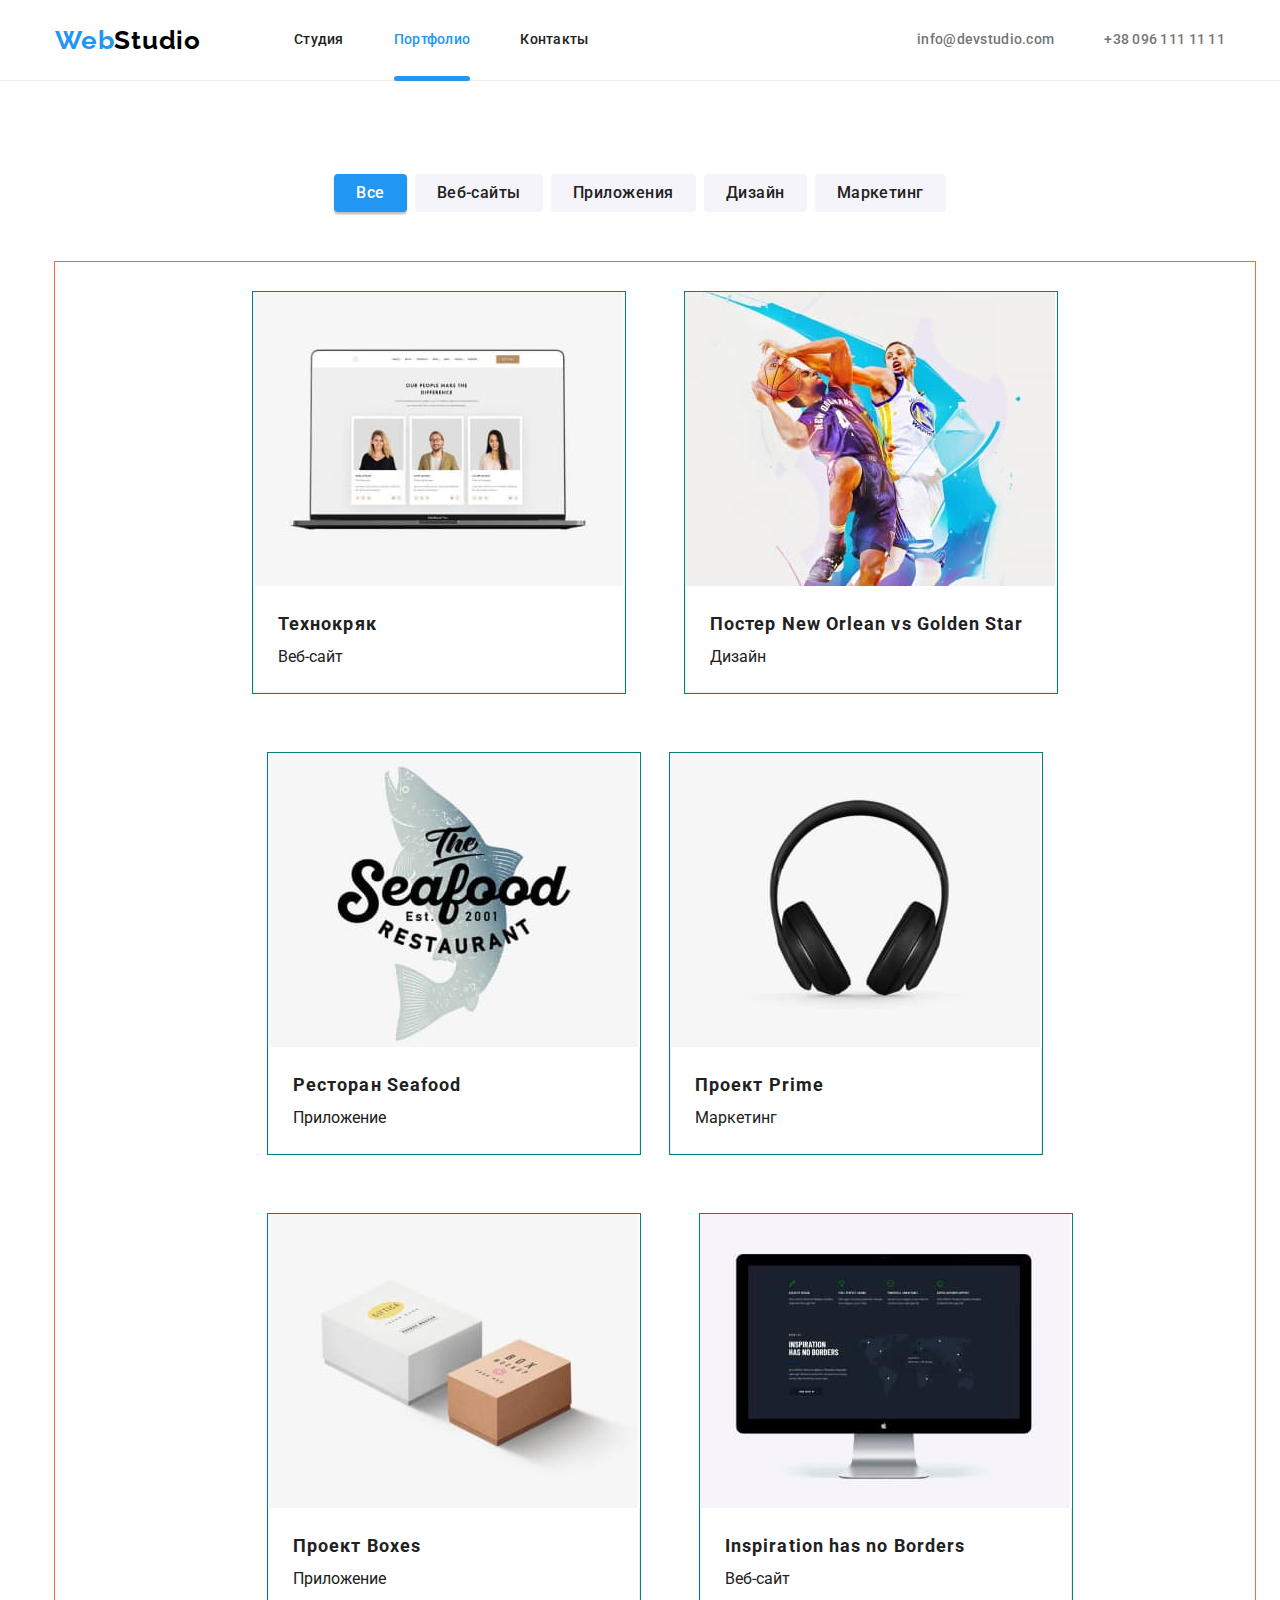
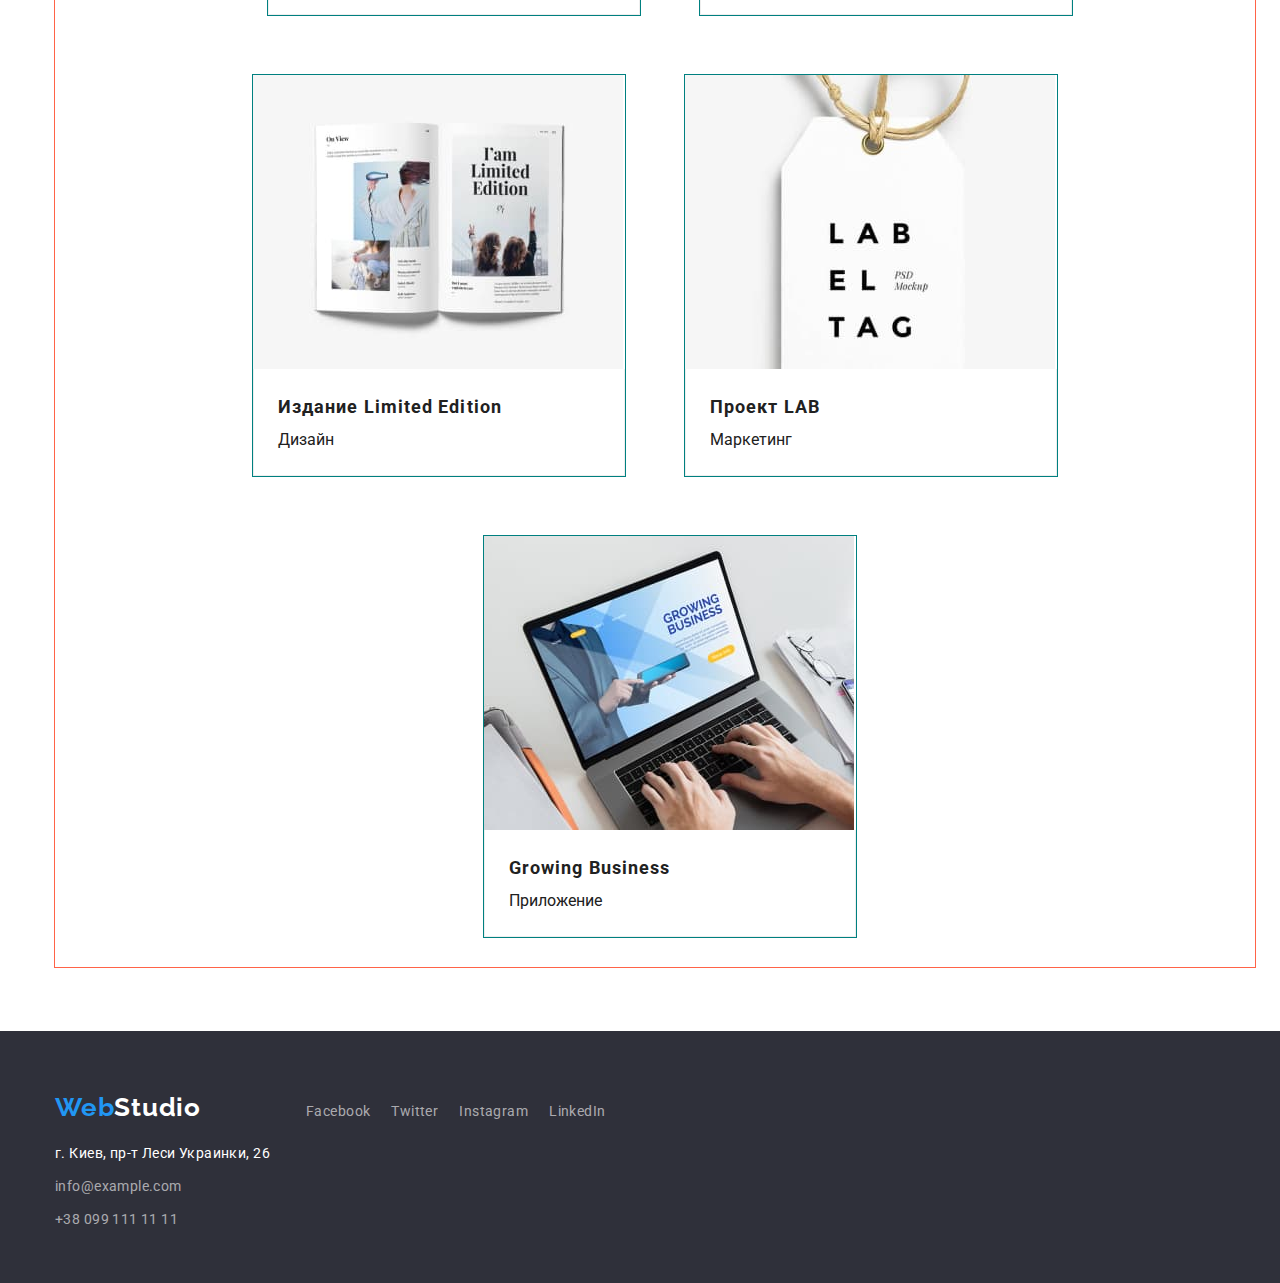
==== commit 9b3bd2c9: "Adds spaces between li to HTML for readability" ====
--- a/portfolio.html
+++ b/portfolio.html
@@ -36,11 +36,13 @@
             <li class="nav-menu-item">
               <a class="nav-link links" href="./index.html" hreflang="ru">Студия</a>
             </li>
+
             <li class="nav-menu-item">
               <a class="nav-link links" href="./portfolio.html" hreflang="ru" aria-current="page"
                 >Портфолио</a
               >
             </li>
+
             <li class="nav-menu-item">
               <a class="nav-link links" href="#">Контакты</a>
             </li>
@@ -53,6 +55,7 @@
                 >info@devstudio.com</a
               >
             </li>
+
             <li class="header-contacts-list-item">
               <a class="header-contacts links" href="tel:+380961111111">+38 096 111 11 11</a>
             </li>
@@ -66,6 +69,7 @@
       <section class="portfolio section">
         <div class="portfolio-container container">
           <h1 class="is-hidden">Примеры работ</h1>
+
           <!-- Фильтры-кнопки -->
           <div class="portfolio-filters">
             <h2 class="is-hidden">Фильтры-кнопки по типу проекта</h2>
@@ -73,15 +77,19 @@
               <li class="portfolio-filters-list-item">
                 <button class="btn btn--primary" type="button">Все</button>
               </li>
+
               <li class="portfolio-filters-list-item">
                 <button class="btn btn--secondary" type="button">Веб-сайты</button>
               </li>
+
               <li class="portfolio-filters-list-item">
                 <button class="btn btn--secondary" type="button">Приложения</button>
               </li>
+
               <li class="portfolio-filters-list-item">
                 <button class="btn btn--secondary" type="button">Дизайн</button>
               </li>
+
               <li class="portfolio-filters-list-item">
                 <button class="btn btn--secondary" type="button">Маркетинг</button>
               </li>
@@ -104,6 +112,7 @@
                   <p class="portfolio-projects-type">Веб-сайт</p>
                 </div>
               </li>
+
               <li class="portfolio-list-item">
                 <img
                   class="image"
@@ -119,6 +128,7 @@
                   <p class="portfolio-projects-type">Дизайн</p>
                 </div>
               </li>
+
               <li class="portfolio-list-item">
                 <img
                   class="image"
@@ -132,6 +142,7 @@
                   <p class="portfolio-projects-type">Приложение</p>
                 </div>
               </li>
+
               <li class="portfolio-list-item">
                 <img
                   class="image"
@@ -145,6 +156,7 @@
                   <p class="portfolio-projects-type">Маркетинг</p>
                 </div>
               </li>
+
               <li class="portfolio-list-item">
                 <img
                   class="image"
@@ -158,6 +170,7 @@
                   <p class="portfolio-projects-type">Приложение</p>
                 </div>
               </li>
+
               <li class="portfolio-list-item">
                 <img
                   class="image"
@@ -173,6 +186,7 @@
                   <p class="portfolio-projects-type">Веб-сайт</p>
                 </div>
               </li>
+
               <li class="portfolio-list-item">
                 <img
                   class="image"
@@ -188,6 +202,7 @@
                   <p class="portfolio-projects-type">Дизайн</p>
                 </div>
               </li>
+
               <li class="portfolio-list-item">
                 <img
                   class="image"
@@ -201,6 +216,7 @@
                   <p class="portfolio-projects-type">Маркетинг</p>
                 </div>
               </li>
+
               <li class="portfolio-list-item">
                 <img
                   class="image"
--- a/css/styles.css
+++ b/css/styles.css
@@ -1,12 +1,4 @@
 :root {
-  --max-width-body: 1600px; /* Макс. ширина страницы */
-  --min-height-header: 80px; /* Макс. высота шапки */
-  --min-height-footer: 252px; /* Макс. высота футера */
-  --max-width-portfolio-card: 370px; /* Макс. ширина карточки проекта */
-  --max-height-portfolio-card: 404px; /* Макс. высота карточки проекта */
-  --margin-right-portfolio-card: 30px; /* Горизонтальный отступ между карточками проекта */
-  --margin-bottom-portfolio-card: 30px; /* Вертикальный отступ между карточками проекта */
-
   /* Палитра */
   --color-text-primary: #212121; /* Основной цвет текста #212121 (nav-link, h2, h3, filters-btn) */
   --color-text-secondary: #757575; /* Вторичный цвет текста #757575 */
@@ -21,20 +13,71 @@
   --color-filters-btn-box-shadow-light: rgba(0, 0, 0, 0.08);
   --color-filters-btn-box-shadow-darker: rgba(0, 0, 0, 0.1);
   --color-filters-btn-box-shadow-darkest: rgba(0, 0, 0, 0.12);
+  --box-shadow-filters-btn: 0 3px 1px var(--color-filters-btn-box-shadow-darker),
+    0 1px 2px var(--color-filters-btn-box-shadow-light),
+    0 2px 2px var(--color-filters-btn-box-shadow-darkest);
 
   /* Тень для Карточки дизайнера (статическая) - material shadow v1 */
   --color-designers-card-shadow-light: rgba(0, 0, 0, 0.12);
   --color-designers-card-shadow-darker: rgba(0, 0, 0, 0.14);
   --color-designers-card-shadow-darkest: rgba(0, 0, 0, 0.2);
-
-  /* Тень для Кнопки-героя (статическая) */
+  --designers-card-shadow: 0 1px 3px var(--color-designers-card-shadow-light),
+    0 1px 1px var(--color-designers-card-shadow-darker),
+    0 2px 1px var(--color-designers-card-shadow-darkest);
+
   --color-hero-btn-shadow: rgba(0, 0, 0, 0.15);
-
-  /* Цвет Кнопки-героя при фокусе */
-  --color-hero-btn-hover: #188ce8;
+  --box-shadow-hero-btn: 0 4px 4px var(--color-hero-btn-shadow); /* Тень Кнопки-героя (статическая) */
+
+  --color-hero-btn-hover: #188ce8; /* Цвет Кнопки-героя при фокусе */
 
   --color-header-decoration-line: #ececec;
   --color-footer-contacts: rgba(255, 255, 255, 0.6);
+
+  /* Размеры Студии */
+  --max-width-body: 1600px; /* Макс. ширина страницы */
+  --max-width-container: 1200px; /* Макс. ширина контейнера */
+  --padding-container: 0 15px; /* Две вертикальные полосы заполнения, которые сжимают контент внутрь страницы по горизонтали */
+
+  --max-height-header: 80px; /* Макс. высота Хедера */
+  --min-height-footer: 252px; /* Мин. высота Футера */
+
+  --padding-logo: 2.5px 0; /* Две горизонтальные полосы заполнения между ссылкой и границей Лого для увеличения зоны клика */
+  --margin-right-logo-container: 93px; /* Правый отступ между Лого и навигацией */
+
+  --min-width-nav-menu: 294px; /* Мин. ширина меню Главной навигации */
+  --margin-right-nav-menu-item: 50px; /* Правый отступ между ссылками Главной навигации */
+
+  --min-width-header-contacts-container: 307px; /* Мин. ширина контейнера с Контактами в Хедере */
+  --margin-right-header-contacts-list-item: 50px; /* Правый отступ между ссылками Контактов в Хедере */
+
+  --margin-bottom-hero-title: 30px; /* Нижний отступ между Заголовком h1 и Кнопкой-Героем */
+
+  --margin-bottom-features-heading: 10px; /* Нижний отступ между Оглавлением h3 и параграфом в секции "Особенности" */
+  --margin-right-features-list-item: 30px; /* Правый отступ между параграфами в секции "Особенности" */
+
+  --margin-bottom-section-title: 50px; /* Нижний отступ между заголовком h2 и секциями "Чем мы занимаемся" и "Наша команда" */
+  --margin-right-activities-list-item: 30px; /* Правый отступ между изображениями в секции "Чем мы занимаемся" */
+
+  --margin-bottom-designers-photo: 30px; /* Нижний отступ между фото и именем дизайнера в секции "Наша команда" */
+  --margin-bottom-designers-name: 10px; /* Нижний отступ между именем и ролью дизайнера в секции "Наша команда" */
+  --margin-right-designers-list-item: 30px; /* Правый отступ между карточками дизайнеров в секции "Наша команда" */
+
+  --margin-top-footer-address: 20px; /* Верхний отступ между тегом адреса и Лого в Футере */
+  --margin-bottom-footer-address-list-item: 9px; /* Нижний отступ между ссылками адреса в Футере */
+
+  --min-width-footer-social-list: 400px; /* Мин. ширина списка ссылок на соц. сети в Футере */
+  --margin-right-footer-social-list-item: 21px; /* Правый отступ между ссылками на соц. сети в Футере */
+
+  /* Размеры Портфолио */
+  --margin-bottom-portfolio-filters: 50px; /* Нижний отступ между фильтрами-кнопками и карточками проектов в Портфолио */
+  --margin-right-portfolio-filters-list-item: 8px; /* Правый отступ между фильтрами-кнопками в Портфолио */
+
+  /* Макс. ширина карточки проекта */
+  --flex-basis-portfolio-card: calc((100% / 3) - var(--margin-right-portfolio-card));
+
+  --max-height-portfolio-card: 404px; /* Макс. высота карточки проекта */
+  --margin-right-portfolio-card: 30px; /* Горизонтальный отступ между карточками проекта */
+  --margin-bottom-portfolio-card: 30px; /* Вертикальный отступ между карточками проекта */
 }
 
 /* ------------------------------------------------------ */
@@ -82,8 +125,8 @@
 } */
 
 .container {
-  max-width: 1200px;
-  padding: 0 15px;
+  max-width: var(--max-width-container);
+  padding: var(--padding-container);
   margin: 0 auto;
 }
 
@@ -95,13 +138,13 @@
 /* Чем мы занимаемся, Наша команда */
 .section-title {
   line-height: 42px;
-  padding-bottom: 50px;
+  margin-bottom: var(--margin-bottom-section-title);
 
   font-size: 36px;
   text-align: center;
   letter-spacing: 0.03em;
-  /* Наследует от body font-family: Roboto; */
-  /* Наследует от браузера font-weight: 700; font-style: normal; */
+  /* Наследует от body - font-family: Roboto; */
+  /* Наследует от браузера - font-weight: 700; font-style: normal; */
 
   color: var(--color-text-primary); /* Primary text color #212121 */
 }
@@ -141,9 +184,7 @@
   color: var(--color-white); /* Белый #FFFFFF */
 
   /* shadow-middle */
-  box-shadow: 0 3px 1px var(--color-filters-btn-box-shadow-darker),
-    0 1px 2px var(--color-filters-btn-box-shadow-light),
-    0 2px 2px var(--color-filters-btn-box-shadow-darkest);
+  box-shadow: var(--box-shadow-filters-btn);
 }
 
 /* Вторичная кнопка: Фон - серый #f5f4fa,  цвет - темный #212121, + тень динамическая по ховеру */
@@ -164,7 +205,7 @@
                                + header-contacts-container > (header-contacts-list) */
 
 .page-header {
-  max-height: var(--min-height-header);
+  max-height: var(--max-height-header);
   padding-top: 24px;
   padding-bottom: 25px;
 }
@@ -185,6 +226,7 @@
   display: flex;
   align-items: center;
   min-height: 31px;
+  justify-content: space-between;
 }
 
 .header-nav {
@@ -199,7 +241,7 @@
 /* START "Ссылка-логотип WebStudio" */
 
 .logo-container {
-  padding-right: 93px;
+  margin-right: var(--margin-right-logo-container);
 }
 
 .logo {
@@ -208,7 +250,8 @@
   align-items: center;
 
   min-width: 145px;
-  min-height: 31px;
+
+  padding: var(--padding-logo);
 
   font-family: Raleway;
   font-style: normal;
@@ -219,10 +262,7 @@
 }
 
 .webstudio {
-  max-height: 31px;
-  min-height: 31px;
-  padding-top: 3px;
-  padding-bottom: 3px;
+  min-height: 26px;
 }
 
 .white {
@@ -245,9 +285,7 @@
   flex-flow: row nowrap;
   align-items: center;
 
-  padding-right: 331px;
-
-  min-width: 294px;
+  min-width: var(--min-width-nav-menu);
   min-height: 16px;
   color: var(--color-text-primary);
 }
@@ -257,7 +295,7 @@
 }
 
 .nav-menu-item:not(:last-child) {
-  padding-right: 50px;
+  margin-right: var(--margin-right-nav-menu-item);
 }
 
 /* Студия, Портфолио, Контакты, info@devstudio.com, +38 096 111 11 11 */
@@ -303,7 +341,8 @@
 
 /* START "Шапка сайта - Контакты" */
 .header-contacts-container {
-  min-width: 307px;
+  min-width: var(--min-width-header-contacts-container);
+  margin-left: auto;
   /* info@devstudio.com */ /* width: 135px; */
   /* +38 096 111 11 11  */ /* width: 122px; */
 }
@@ -315,7 +354,7 @@
 }
 
 .header-contacts-list-item:not(:last-child) {
-  padding-right: 50px;
+  margin-right: var(--margin-right-header-contacts-list-item);
 }
 
 .header-contacts {
@@ -407,7 +446,9 @@
 .hero-container > .hero-title {
   min-width: 696px;
   min-height: 120px;
-  padding-bottom: 30px;
+
+  margin-bottom: var(--margin-bottom-hero-title);
+
   /* Наследует от body: font-family: Roboto; */
   /* Наследует от браузера: font-style: normal; */
   font-weight: 900;
@@ -436,7 +477,7 @@
   border-radius: 4px;
 
   /* Тень для Кнопки-героя (статическая) */
-  box-shadow: 0 4px 4px var(--color-hero-btn-shadow); /* rgba(0, 0, 0, 0.15) */
+  box-shadow: var(--box-shadow-hero-btn);
 }
 
 /* Hero-Button (Hover) */
@@ -477,14 +518,15 @@
 }
 
 .features-list-item:not(:nth-child(4n-4)) {
-  margin-right: 30px;
+  margin-right: var(--margin-right-features-list-item);
 }
 
 /* Внимание к деталям, Пунктуальность, Планирование, Современные технологии */
 .features-heading {
   min-width: 270px;
   min-height: 16px;
-  padding-bottom: 10px;
+
+  margin-bottom: var(--margin-bottom-features-heading);
 
   line-height: 16px;
   font-size: 14px;
@@ -535,7 +577,7 @@
 }
 
 .activities-list-item:not(:nth-child(3n-3)) {
-  padding-right: 30px;
+  margin-right: var(--margin-right-activities-list-item);
 }
 
 /* Чем мы занимаемся */
@@ -581,13 +623,11 @@
   border-radius: 0 0 4px 4px;
   background-color: var(--color-white); /* card bg */
   /* Тень для Карточки дизайнера (статическая) - material shadow v1 */
-  box-shadow: 0 1px 3px var(--color-designers-card-shadow-light),
-    0 1px 1px var(--color-designers-card-shadow-darker),
-    0 2px 1px var(--color-designers-card-shadow-darkest);
+  box-shadow: var(--designers-card-shadow);
 }
 
 .designers-list-item:not(:nth-child(4n - 4)) {
-  margin-right: 30px;
+  margin-right: var(--margin-right-designers-list-item);
 }
 
 .designers-info-container {
@@ -598,13 +638,13 @@
 
 .designers-photo {
   min-width: 270px;
-  min-height: 290px;
-  padding-bottom: 30px;
+  min-height: 260px;
+  margin-bottom: var(--margin-bottom-designers-photo);
 }
 
 .designers-name {
   min-height: 19px;
-  padding-bottom: 10px;
+  margin-bottom: var(--margin-bottom-designers-name);
 }
 
 /* Designers-Name - Игорь Демьяненко, Ольга Репина, Николай Тарасов, Михаил Ермаков */
@@ -662,7 +702,7 @@
   font-style: inherit;
   min-width: 231px;
   min-height: 81px;
-  padding-top: 20px;
+  margin-top: var(--margin-top-footer-address);
 }
 
 .footer-address-list {
@@ -676,7 +716,7 @@
 }
 
 .footer-address-list-item:not(:last-child) {
-  padding-bottom: 9px;
+  margin-bottom: var(--margin-bottom-footer-address-list-item);
 }
 
 /* г. Киев, пр-т Леси Украинки, 26, info@example.com, +38 099 111 11 11 */
@@ -702,12 +742,12 @@
 
 .footer-social-list {
   display: flex;
-  min-width: 400px;
+  min-width: var(--min-width-footer-social-list);
   min-height: 21px;
 }
 
 .footer-social-list-item:not(:last-child) {
-  padding-right: 21px;
+  margin-right: var(--margin-right-footer-social-list-item);
 }
 
 /* .footer-social-link {
@@ -725,25 +765,19 @@
   flex-flow: row nowrap;
   justify-content: center;
   align-items: center;
-  min-width: 1170px;
-  min-height: 88px;
-  padding-bottom: 50px;
+  margin-bottom: var(--margin-bottom-portfolio-filters);
 }
 
 .portfolio-filters-list {
   display: flex;
   justify-content: center;
-  min-width: 611px;
-
-  min-height: 38px;
 }
 
 .portfolio-filters-list-item {
-  min-height: 38px;
 }
 
 .portfolio-filters-list-item:not(:last-child) {
-  margin-right: 8px;
+  margin-right: var(--margin-right-portfolio-filters-list-item);
 }
 
 /* START "Фильтры-Кнопки" - Все, Веб-сайты, Приложения, Дизайн, Маркетинг */
@@ -754,9 +788,7 @@
   background-color: var(--color-accent); /* Акцент #2196F3 */
   color: var(--color-white);
   /* Динамическая тень по наведению - shadow-middle */
-  box-shadow: 0 3px 1px var(--color-filters-btn-box-shadow-darker),
-    0 1px 2px var(--color-filters-btn-box-shadow-light),
-    0 2px 2px var(--color-filters-btn-box-shadow-darkest);
+  box-shadow: var(--box-shadow-filters-btn);
 }
 /* END "Фильтры-Кнопки" */
 
@@ -772,16 +804,27 @@
   flex-flow: row wrap;
   justify-content: center;
   align-items: center;
-  min-width: 1170px;
-  max-height: 1272px;
+  min-width: 100%;
+  outline: 1px solid tomato;
+
+  margin-bottom: calc(-1 * var(--margin-bottom-portfolio-card));
+  margin-right: calc(-1 * var(--margin-right-portfolio-card));
+
+  overflow: auto;
 }
 
 /* project 4 */
-.portfolio-list-item {
-  max-width: var(--max-width-portfolio-card);
+.portfolio-list > .portfolio-list-item {
+  outline: 1px solid teal;
+
+  flex-basis: var(--flex-basis-portfolio-card);
+
   max-height: var(--max-height-portfolio-card);
   margin-bottom: var(--margin-bottom-portfolio-card);
   background-color: var(--color-white);
+
+  margin-top: var(--margin-bottom-portfolio-card);
+  margin-left: var(--margin-right-portfolio-card);
 }
 
 .portfolio-list-item:not(:nth-child(3n-3)) {
@@ -825,27 +868,25 @@
 /* || ------------- START "СТУДИЯ - ФОРМА" -------------- */
 /* ------------------------------------------------------ */
 
-/*
 .contact-form {
-  min-width: 400px;           Change me !
-  padding: 40px;              Change me !
-  margin: 0 auto;             Change me !
-  border: 1px solid #cccccc;  Change me !
+  min-width: 400px; /* Change me ! */
+  padding: 40px; /* Change me ! */
+  margin: 0 auto; /* Change me ! */
+  border: 1px solid #cccccc; /* Change me ! */
   margin-top: 21px;
 }
 
 .contact-form-message {
   resize: none;
-  padding: 20px;              Change me !
+  padding: 20px; /* Change me ! */
 }
 
 .contact-form-message::placeholder {
   text-transform: uppercase;
   background-color: var(--color-white);
   color: var(--color-text-secondary);
-  padding: 1px;               Change me !
-}
-*/
+  padding: 1px; /* Change me ! */
+}
 
 /* ------------------------------------------------------ */
 /* || -------------- END "СТУДИЯ - ФОРМА" --------------- */
@@ -854,7 +895,7 @@
 /* ------------------------------------------------------ */
 /* || ----------------- START "МОДАЛКА" ----------------- */
 /* ------------------------------------------------------ */
-/*
+
 .backdrop {
   position: fixed;
   top: 0;
@@ -916,7 +957,7 @@
 
 .contact-form-btn {
   margin-right: 5px;
-} */
+}
 /* ------------------------------------------------------ */
 /* || ------------------ END "МОДАЛКА" ------------------ */
 /* ------------------------------------------------------ */
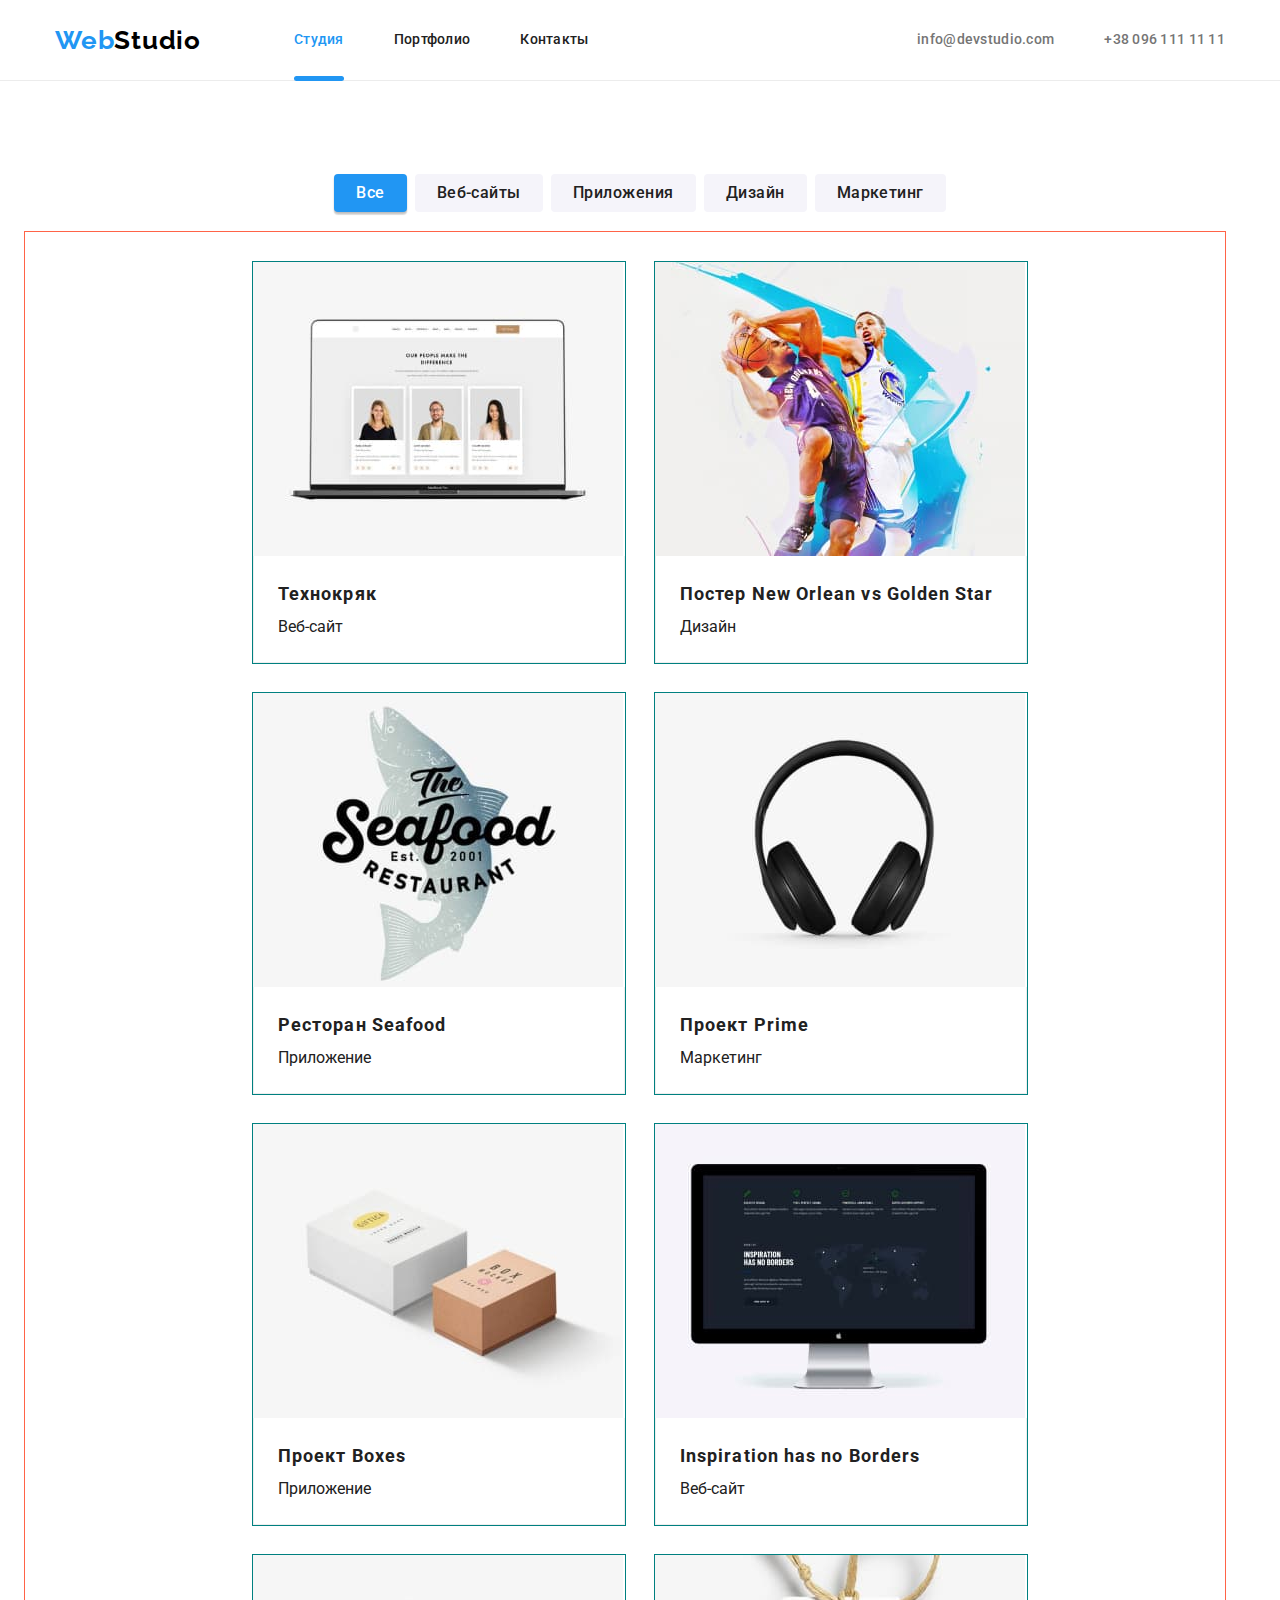
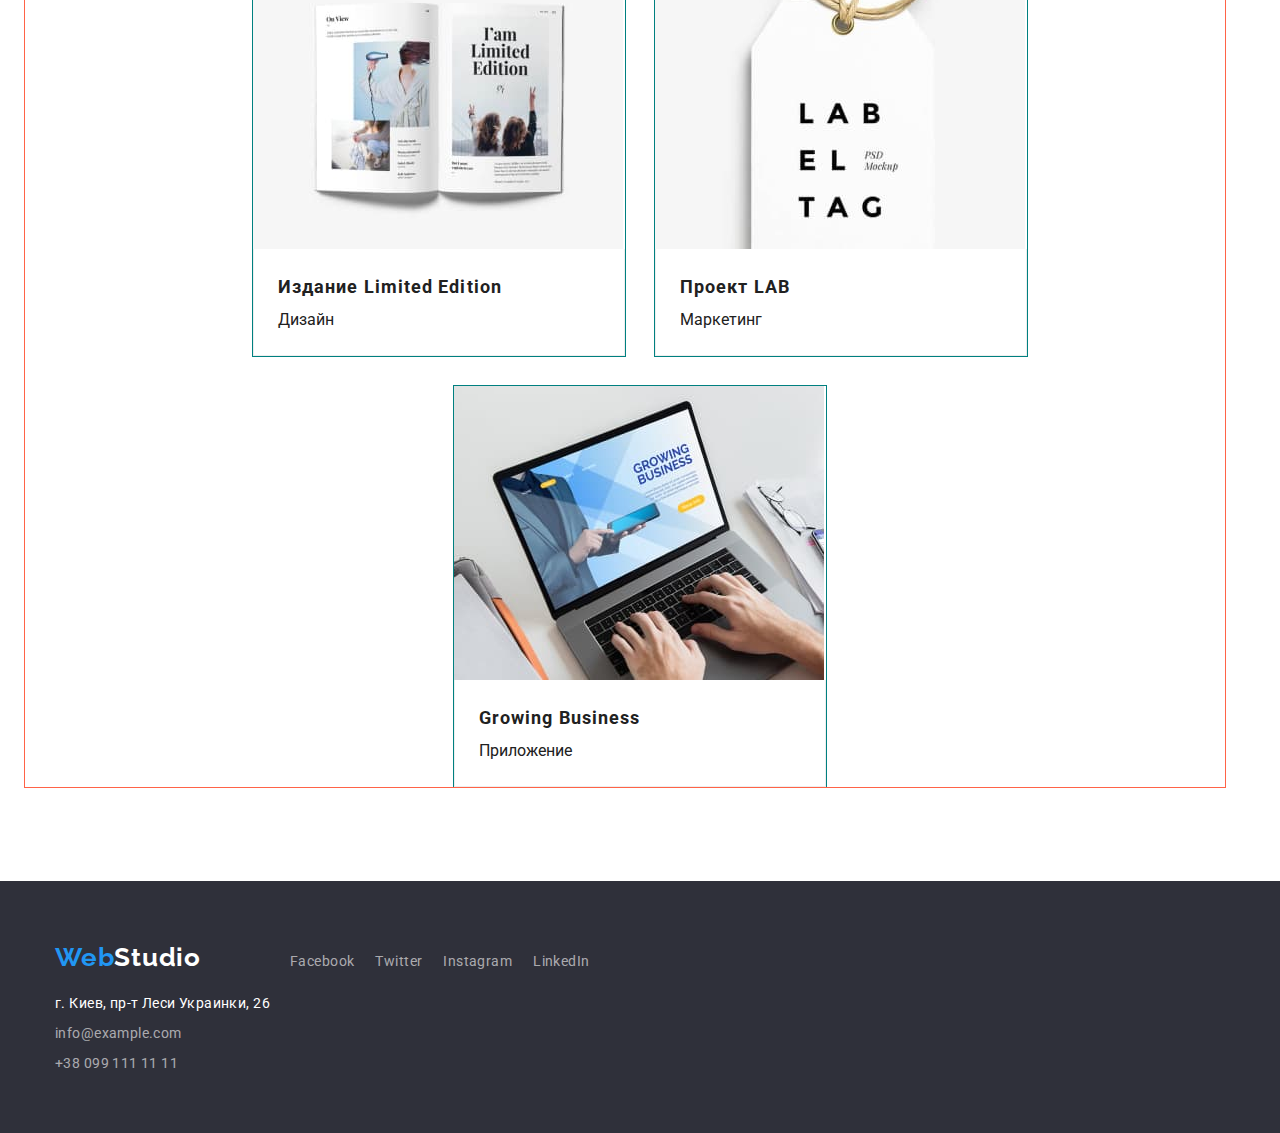
==== commit 707af325: "Adds ".💪" class to all elements, renames ".nobullets" to ".list"" ====
--- a/portfolio.html
+++ b/portfolio.html
@@ -21,10 +21,10 @@
   </head>
 
   <body class="portfolio-body">
-    <!-- Шапка сайта 01/Jun/2021 17:32 -->
+    <!-- Шапка сайта 2021-Jun-11 01:59 AM -->
     <header class="page-header">
-      <div class="header-container container">
-        <nav class="header-nav">
+      <div class="header-container container 💪">
+        <nav class="header-nav 💪">
           <div class="logo-container">
             <a class="logo links" href="./" hreflang="ru">
               <span class="webstudio accent" lang="en">Web</span
@@ -32,15 +32,15 @@
             </a>
           </div>
 
-          <ul class="nav-menu nobullets">
+          <ul class="nav-menu list 💪">
             <li class="nav-menu-item">
-              <a class="nav-link links" href="./index.html" hreflang="ru">Студия</a>
+              <a class="nav-link links" href="./index.html" hreflang="ru" aria-current="page"
+                >Студия</a
+              >
             </li>
 
             <li class="nav-menu-item">
-              <a class="nav-link links" href="./portfolio.html" hreflang="ru" aria-current="page"
-                >Портфолио</a
-              >
+              <a class="nav-link links" href="./portfolio.html" hreflang="ru">Портфолио</a>
             </li>
 
             <li class="nav-menu-item">
@@ -49,7 +49,7 @@
           </ul>
         </nav>
         <div class="header-contacts-container">
-          <ul class="header-contacts-list nobullets">
+          <ul class="header-contacts-list list 💪">
             <li class="header-contacts-list-item">
               <a class="header-contacts links" href="mailto:info@devstudio.com"
                 >info@devstudio.com</a
@@ -71,9 +71,9 @@
           <h1 class="is-hidden">Примеры работ</h1>
 
           <!-- Фильтры-кнопки -->
-          <div class="portfolio-filters">
+          <div class="portfolio-filters 💪">
             <h2 class="is-hidden">Фильтры-кнопки по типу проекта</h2>
-            <ul class="portfolio-filters-list nobullets">
+            <ul class="portfolio-filters-list list 💪">
               <li class="portfolio-filters-list-item">
                 <button class="btn btn--primary" type="button">Все</button>
               </li>
@@ -98,7 +98,7 @@
           <!-- Список карточек проектов -->
           <div class="portfolio-projects">
             <h2 class="is-hidden">Список карточек проектов</h2>
-            <ul class="portfolio-list nobullets">
+            <ul class="portfolio-list list 💪">
               <li class="portfolio-list-item">
                 <img
                   class="image"
@@ -236,16 +236,16 @@
       </section>
     </main>
 
-    <!-- Footer Updated on 2021-Jun-06 19:39 -->
+    <!-- Footer Updated on 2021-Jun-11 01:59 -->
     <footer class="page-footer">
-      <div class="footer-container container">
+      <div class="footer-container container 💪">
         <div class="footer-address-wrapper">
           <a class="logo links" href="./index.html">
             <span class="webstudio accent" lang="en">Web</span
             ><span class="webstudio white" lang="en">Studio</span>
           </a>
           <address class="footer-address">
-            <ul class="footer-address-list nobullets">
+            <ul class="footer-address-list list">
               <li class="footer-address-list-item">
                 <a
                   class="footer-map-pointer secondary-text-font links"
@@ -255,11 +255,13 @@
                   >г. Киев, пр-т Леси Украинки, 26</a
                 >
               </li>
+
               <li class="footer-address-list-item">
                 <a class="footer-contacts secondary-text-font links" href="mailto:info@example.com"
                   >info@example.com</a
                 >
               </li>
+
               <li class="footer-address-list-item">
                 <a class="footer-contacts secondary-text-font links" href="tel:+380991111111"
                   >+38 099 111 11 11</a
@@ -269,8 +271,8 @@
           </address>
         </div>
 
-        <div class="footer-social-container">
-          <ul class="footer-social-list nobullets">
+        <div class="footer-social-container 💪">
+          <ul class="footer-social-list list 💪">
             <li class="footer-social-list-item">
               <a
                 class="footer-social-link links secondary-text-font footer-contacts"
@@ -279,6 +281,7 @@
                 >Facebook</a
               >
             </li>
+
             <li class="footer-social-list-item">
               <a
                 class="footer-social-link links secondary-text-font footer-contacts"
@@ -287,6 +290,7 @@
                 >Twitter</a
               >
             </li>
+
             <li class="footer-social-list-item">
               <a
                 class="footer-social-link links secondary-text-font footer-contacts"
@@ -295,6 +299,7 @@
                 >Instagram</a
               >
             </li>
+
             <li class="footer-social-list-item">
               <a
                 class="footer-social-link links secondary-text-font footer-contacts"
--- a/css/styles.css
+++ b/css/styles.css
@@ -1,84 +1,117 @@
+/* Позиционирование */
+/* ...; */
+/* Блочная модель */
+/* ...; */
+/* Типографика */
+/* ...;  */
+/* Отображение */
+/* ...; */
+/* Прочее */
+/* ...; */
+
+/* ------------------------------------------------------ */
+/* || --------------- START "ПЕРЕМЕННЫЕ" ---------------- */
+/* ------------------------------------------------------ */
 :root {
-  /* Палитра */
+  --font-family-body: Roboto, "Open Sans", "Helvetica Neue", Arial, Helvetica, sans-serif;
+
+  /* || ----------------- START "ПАЛИТРА" ----------------- */
   --color-text-primary: #212121; /* Основной цвет текста #212121 (nav-link, h2, h3, filters-btn) */
   --color-text-secondary: #757575; /* Вторичный цвет текста #757575 */
   --color-accent: #2196f3; /* Акцент #2196F3 */
+  --color-hero-btn-hover: #188ce8; /* Цвет Кнопки-героя при фокусе */
   --color-bg-hero: #2f303a;
   --color-bg-section-grey: #f5f4fa;
   --color-bg-project-card: #eeeeee;
   --color-white: #ffffff;
   --color-black: #000000;
+  --color-header-decoration-line: #ececec;
 
   /* Тень для Главной кнопки (статическая) и Вторичной кнопки (динамическая - по наведению/при фокусе) */
   --color-filters-btn-box-shadow-light: rgba(0, 0, 0, 0.08);
   --color-filters-btn-box-shadow-darker: rgba(0, 0, 0, 0.1);
   --color-filters-btn-box-shadow-darkest: rgba(0, 0, 0, 0.12);
+
   --box-shadow-filters-btn: 0 3px 1px var(--color-filters-btn-box-shadow-darker),
     0 1px 2px var(--color-filters-btn-box-shadow-light),
     0 2px 2px var(--color-filters-btn-box-shadow-darkest);
 
   /* Тень для Карточки дизайнера (статическая) - material shadow v1 */
-  --color-designers-card-shadow-light: rgba(0, 0, 0, 0.12);
-  --color-designers-card-shadow-darker: rgba(0, 0, 0, 0.14);
-  --color-designers-card-shadow-darkest: rgba(0, 0, 0, 0.2);
-  --designers-card-shadow: 0 1px 3px var(--color-designers-card-shadow-light),
-    0 1px 1px var(--color-designers-card-shadow-darker),
-    0 2px 1px var(--color-designers-card-shadow-darkest);
+  --color-designers-card-box-shadow-light: rgba(0, 0, 0, 0.12);
+  --color-designers-card-box-shadow-darker: rgba(0, 0, 0, 0.14);
+  --color-designers-card-box-shadow-darkest: rgba(0, 0, 0, 0.2);
+
+  --box-shadow-designers-card: 0 1px 3px var(--color-designers-card-box-shadow-light),
+    0 1px 1px var(--color-designers-card-box-shadow-darker),
+    0 2px 1px var(--color-designers-card-box-shadow-darkest);
 
   --color-hero-btn-shadow: rgba(0, 0, 0, 0.15);
   --box-shadow-hero-btn: 0 4px 4px var(--color-hero-btn-shadow); /* Тень Кнопки-героя (статическая) */
 
-  --color-hero-btn-hover: #188ce8; /* Цвет Кнопки-героя при фокусе */
-
-  --color-header-decoration-line: #ececec;
   --color-footer-contacts: rgba(255, 255, 255, 0.6);
-
-  /* Размеры Студии */
-  --max-width-body: 1600px; /* Макс. ширина страницы */
+  /* || ------------------ END "ПАЛИТРА" ------------------ */
+
+  /* || ------------- START "ОТСТУПЫ СТУДИИ" -------------- */
   --max-width-container: 1200px; /* Макс. ширина контейнера */
-  --padding-container: 0 15px; /* Две вертикальные полосы заполнения, которые сжимают контент внутрь страницы по горизонтали */
-
-  --max-height-header: 80px; /* Макс. высота Хедера */
-  --min-height-footer: 252px; /* Мин. высота Футера */
-
-  --padding-logo: 2.5px 0; /* Две горизонтальные полосы заполнения между ссылкой и границей Лого для увеличения зоны клика */
+  --padding-container: 0 15px; /* Падинги - дают отступ от контейнера - сжимают контент внутрь страницы по горизонтали  */
+  --flex-card-margin: 30px; /* Верхний и Левый отступы между карточками Особенностей, Активностей, Дизайнеров. */
+  --flex-margins-top-and-left: var(--flex-card-margin) 0 0 var(--flex-card-margin);
+
+  /* Хедер */
+  /* Хедер-Лого */
+  --padding-logo: 2.5px 0; /* Вертикальные Падинги для увеличения зоны клика по ссылке */
   --margin-right-logo-container: 93px; /* Правый отступ между Лого и навигацией */
 
-  --min-width-nav-menu: 294px; /* Мин. ширина меню Главной навигации */
+  /* Хедер-"Главная навигация" */
   --margin-right-nav-menu-item: 50px; /* Правый отступ между ссылками Главной навигации */
 
-  --min-width-header-contacts-container: 307px; /* Мин. ширина контейнера с Контактами в Хедере */
-  --margin-right-header-contacts-list-item: 50px; /* Правый отступ между ссылками Контактов в Хедере */
-
-  --margin-bottom-hero-title: 30px; /* Нижний отступ между Заголовком h1 и Кнопкой-Героем */
-
-  --margin-bottom-features-heading: 10px; /* Нижний отступ между Оглавлением h3 и параграфом в секции "Особенности" */
-  --margin-right-features-list-item: 30px; /* Правый отступ между параграфами в секции "Особенности" */
-
+  /* Хедер-Контакты */
+  --margin-right-header-contacts-list-item: 50px; /* Правый отступ между ссылками Контактов */
+
+  /* Герой */
+  --margin-bottom-30px: 30px; /* Нижний отступ между Заголовком h1 и Кнопкой-Героем */
+
+  /* Особенности */
+  --flex-features-card-qty: 4; /* Кол-во карточек Особенностей на одной линии. */
+  --margin-bottom-features-heading: 10px; /* Нижний отступ между Оглавлением h3 и параграфом */
+
+  /* "Чем мы занимаемся" */
+  --flex-activities-card-qty: 3; /* Кол-во карточек Активностей на одной линии. */
   --margin-bottom-section-title: 50px; /* Нижний отступ между заголовком h2 и секциями "Чем мы занимаемся" и "Наша команда" */
-  --margin-right-activities-list-item: 30px; /* Правый отступ между изображениями в секции "Чем мы занимаемся" */
-
-  --margin-bottom-designers-photo: 30px; /* Нижний отступ между фото и именем дизайнера в секции "Наша команда" */
-  --margin-bottom-designers-name: 10px; /* Нижний отступ между именем и ролью дизайнера в секции "Наша команда" */
-  --margin-right-designers-list-item: 30px; /* Правый отступ между карточками дизайнеров в секции "Наша команда" */
-
-  --margin-top-footer-address: 20px; /* Верхний отступ между тегом адреса и Лого в Футере */
-  --margin-bottom-footer-address-list-item: 9px; /* Нижний отступ между ссылками адреса в Футере */
-
-  --min-width-footer-social-list: 400px; /* Мин. ширина списка ссылок на соц. сети в Футере */
-  --margin-right-footer-social-list-item: 21px; /* Правый отступ между ссылками на соц. сети в Футере */
-
-  /* Размеры Портфолио */
-  --margin-bottom-portfolio-filters: 50px; /* Нижний отступ между фильтрами-кнопками и карточками проектов в Портфолио */
-  --margin-right-portfolio-filters-list-item: 8px; /* Правый отступ между фильтрами-кнопками в Портфолио */
-
-  /* Макс. ширина карточки проекта */
-  --flex-basis-portfolio-card: calc((100% / 3) - var(--margin-right-portfolio-card));
-
-  --max-height-portfolio-card: 404px; /* Макс. высота карточки проекта */
-  --margin-right-portfolio-card: 30px; /* Горизонтальный отступ между карточками проекта */
-  --margin-bottom-portfolio-card: 30px; /* Вертикальный отступ между карточками проекта */
-}
+
+  /* "Наша команда"-"Карточки Дизайнеров" */
+  --flex-designers-card-qty: 4; /* Кол-во карточек Дизайнеров на одной линии. */
+
+  --padding-designers-card-title: 30px; /* Паддинги между именем и ролью дизайнера и их контейнером */
+  --margin-bottom-designers-name: 10px; /* Нижний отступ между именем и ролью дизайнера */
+
+  /* Футер */
+  /* Футер-Адрес */
+  --margin-top-footer-address: 20px; /* Верхний отступ между адресом и Лого */
+  --margin-bottom-footer-address-list-item: 9px; /* Нижний отступ между ссылками в адресе */
+
+  /* Футер-Соц-ссылки */
+  --padding-left-footer-social-container: 20px; /* Левый отступ между контейнерами ссылок на соц. сети и адресом */
+  --margin-right-footer-social-list-item: 21px; /* Правый отступ между ссылками на соц. сети */
+  /* || -------------- END "ОТСТУПЫ СТУДИИ" --------------- */
+
+  /* || ------------ START "РАЗМЕРЫ ПОРТФОЛИО" ------------ */
+  /* Портфолио-Фильтры-кнопки */
+  --margin-bottom-portfolio-filters: 50px; /* Нижний отступ между Фильтрами-кнопками и карточками Проектов */
+  --margin-right-portfolio-filters-list-item: 8px; /* Правый отступ между фильтрами-кнопками */
+
+  /* Портфолио-"Карточки Проектов" */
+  --flex-portfolio-card-qty: 3; /* Количество карточек Проектов на одной линии во флекс-сетке. */
+
+  /* Макс. ширина карточки Проектов */
+  --flex-basis-portfolio-card: calc(
+    100% / var(--flex-portfolio-card-qty) - var(--flex-card-margin)
+  );
+  /* || ------------- END "РАЗМЕРЫ ПОРТФОЛИО" ------------- */
+}
+/* ------------------------------------------------------ */
+/* || ---------------- END "ПЕРЕМЕННЫЕ" ----------------- */
+/* ------------------------------------------------------ */
 
 /* ------------------------------------------------------ */
 /* || ------------- START "ОБЩИЕ НАСТРОЙКИ" ------------- */
@@ -108,21 +141,15 @@
 /* END "Обнуление" */
 
 /* Главная */
+.💪 {
+  display: flex;
+}
 
 body {
-  font-family: Roboto;
+  font-family: var(--font-family-body);
   color: var(--color-text-primary);
   background-color: var(--color-white);
-  max-width: var(--max-width-body);
-  margin: 0 auto;
-}
-
-/* .studio-body {
-  max-height: 2349px;
-}
-.portfolio-body {
-  max-height: 1880px;
-} */
+}
 
 .container {
   max-width: var(--max-width-container);
@@ -149,12 +176,11 @@
   color: var(--color-text-primary); /* Primary text color #212121 */
 }
 
-.nobullets {
+.list {
   list-style: none;
 }
 
-.image,
-.symbol {
+.image {
   display: block;
 }
 
@@ -168,6 +194,7 @@
 .btn {
   padding: 6px 22px;
   min-height: 38px;
+
   font-weight: 500;
   font-size: 16px;
   line-height: 162%; /* identical to box height, or 162% */
@@ -205,7 +232,6 @@
                                + header-contacts-container > (header-contacts-list) */
 
 .page-header {
-  max-height: var(--max-height-header);
   padding-top: 24px;
   padding-bottom: 25px;
 }
@@ -214,8 +240,7 @@
 .page-header::after {
   content: "";
   position: absolute;
-  max-width: var(--max-width-body);
-  min-width: var(--max-width-body);
+  min-width: 100%;
   max-height: 0;
   top: 80px;
   /* Line */
@@ -223,14 +248,10 @@
 }
 
 .header-container {
-  display: flex;
-  align-items: center;
-  min-height: 31px;
-  justify-content: space-between;
+  align-items: center;
 }
 
 .header-nav {
-  display: flex;
   align-items: center;
 }
 
@@ -248,8 +269,6 @@
   display: inline-flex;
   flex-flow: row nowrap;
   align-items: center;
-
-  min-width: 145px;
 
   padding: var(--padding-logo);
 
@@ -281,18 +300,12 @@
 
 /* START "Главная навигация сайта" */
 .nav-menu {
-  display: flex;
-  flex-flow: row nowrap;
-  align-items: center;
-
-  min-width: var(--min-width-nav-menu);
-  min-height: 16px;
+  flex-flow: row wrap;
+  align-items: center;
   color: var(--color-text-primary);
 }
 
-.nav-menu-item {
-  min-height: 16px;
-}
+/* .nav-menu-item { } */
 
 .nav-menu-item:not(:last-child) {
   margin-right: var(--margin-right-nav-menu-item);
@@ -302,21 +315,17 @@
 .nav-link,
 .header-contacts {
   position: relative;
-  min-height: 16px;
   padding-top: 7px;
   padding-bottom: 8px;
 
-  font-family: Roboto;
-  font-style: normal;
   font-weight: 500;
   font-size: 14px;
   line-height: 16px;
   letter-spacing: 0.02em;
   white-space: nowrap;
-
-  /* Студия    width: 49px; Портфолио width: 77px; Контакты  width: 68px; */
-}
-
+}
+
+/* Студия, Портфолио, Контакты */
 .nav-link {
   color: var(--color-text-primary);
 }
@@ -341,16 +350,11 @@
 
 /* START "Шапка сайта - Контакты" */
 .header-contacts-container {
-  min-width: var(--min-width-header-contacts-container);
-  margin-left: auto;
-  /* info@devstudio.com */ /* width: 135px; */
-  /* +38 096 111 11 11  */ /* width: 122px; */
+  margin-left: auto; /* info@devstudio.com, +38 096 111 11 11 */
 }
 
 .header-contacts-list {
-  display: flex;
-  min-width: 307px;
-  min-height: 16px;
+  flex-flow: row wrap;
 }
 
 .header-contacts-list-item:not(:last-child) {
@@ -396,7 +400,7 @@
   padding: 0 !important; /* Нет внутренних отступов. Не влияет. */
   border: 0 !important; /* Нет границы. Не влияет. */
   margin: 0 !important; /* Нет внешних отступов. Не влияет. */
-  outline-width: 0 !important; /* Нет рамки вокруг. Не влияет. */
+  outline: none !important; /* Нет рамки вокруг. Не влияет. */
   outline-offset: 0 !important; /* Нет сдвига рамки вокруг. Не влияет. */
 }
 /* END "СКРЫТЫЙ КЛАСС" */
@@ -421,33 +425,18 @@
 /* || ------------------ START "ГЕРОЙ" ------------------ */
 /* ------------------------------------------------------ */
 .hero {
-  display: flex;
+  background-color: var(--color-bg-hero); /* 2F303A */
+}
+
+.hero-container {
   flex-flow: column nowrap;
   justify-content: center;
   align-items: center;
-
-  min-height: 600px;
-  background-color: var(--color-bg-hero); /* 2F303A */
-}
-
-/* .main-container > .hero {
-} */
-
-.hero-container {
-  display: flex;
-  flex-flow: column nowrap;
-  justify-content: center;
-  align-items: center;
-  min-width: 696px;
-  min-height: 200px;
 }
 
 /* Эффективные решения для вашего бизнеса */
 .hero-container > .hero-title {
-  min-width: 696px;
-  min-height: 120px;
-
-  margin-bottom: var(--margin-bottom-hero-title);
+  margin-bottom: var(--margin-bottom-30px);
 
   /* Наследует от body: font-family: Roboto; */
   /* Наследует от браузера: font-style: normal; */
@@ -501,33 +490,25 @@
 }
 
 /* Особенности */
-.features-container {
-  min-height: 101px;
-}
+/* .features-container { } */
 
 .features-list {
-  display: flex;
+  flex-flow: row wrap;
   justify-content: center;
-  min-width: 1170px;
-  min-height: 101px;
+  align-items: center;
+  margin-top: calc(-1 * var(--flex-card-margin));
+  margin-left: calc(-1 * var(--flex-card-margin));
 }
 
 .features-list-item {
-  min-width: 270px;
-  min-height: 101px;
-}
-
-.features-list-item:not(:nth-child(4n-4)) {
-  margin-right: var(--margin-right-features-list-item);
+  flex-basis: calc(100% / var(--flex-features-card-qty) - var(--flex-card-margin));
+  margin-top: var(--flex-card-margin);
+  margin-left: var(--flex-card-margin);
 }
 
 /* Внимание к деталям, Пунктуальность, Планирование, Современные технологии */
 .features-heading {
-  min-width: 270px;
-  min-height: 16px;
-
   margin-bottom: var(--margin-bottom-features-heading);
-
   line-height: 16px;
   font-size: 14px;
   letter-spacing: 0.03em;
@@ -558,33 +539,27 @@
 /* ------------------------------------------------------ */
 /* || ------------ START "ЧЕМ МЫ ЗАНИМАЕМСЯ" ------------ */
 /* ------------------------------------------------------ */
-.activities {
-  min-height: 386px;
-}
-
-/* Чем мы занимаемся */
-.activities-container {
-  margin: 0 auto;
-}
+/* .activities { } */
+/* .activities-container { } */
 
 main > .activities {
   padding-top: 47px;
 }
 
 .activities-list {
-  display: flex;
+  flex-flow: row wrap;
   justify-content: center;
-}
-
-.activities-list-item:not(:nth-child(3n-3)) {
-  margin-right: var(--margin-right-activities-list-item);
-}
-
-/* Чем мы занимаемся */
-.activities-title {
-  min-width: 376px;
-  min-height: 42px;
-}
+  align-items: center;
+  margin-top: calc(-1 * var(--flex-card-margin));
+  margin-left: calc(-1 * var(--flex-card-margin));
+}
+
+.activities-list-item {
+  flex-basis: calc(100% / var(--flex-activities-card-qty) - var(--flex-card-margin));
+  margin-top: var(--flex-card-margin);
+  margin-left: var(--flex-card-margin);
+}
+/* .activities-title { } */
 /* ------------------------------------------------------ */
 /* || ------------- END "ЧЕМ МЫ ЗАНИМАЕМСЯ" ------------- */
 /* ------------------------------------------------------ */
@@ -593,53 +568,38 @@
 /* || ------------- START "НАША КОМАНДА" ---------------- */
 /* ------------------------------------------------------ */
 .designers {
-  min-height: 648px;
   background-color: var(--color-bg-section-grey);
 }
 
-.designers-container {
-  min-height: 460px;
-  margin: 0 auto;
-}
-
-/* Наша команда */
-.designers-title {
-  min-width: 264px;
-  min-height: 42px;
-}
+/* .designers-container { } */
+/* .designers-title { } */
 
 /* team */
 .designers-list {
-  min-width: 100%;
-  min-height: 368px;
-  display: flex;
+  flex-flow: row wrap;
   justify-content: center;
+  align-items: center;
+  margin-top: calc(-1 * var(--flex-card-margin));
+  margin-left: calc(-1 * var(--flex-card-margin));
 }
 
 /* team card 1-4 or "designers card" */
 .designers-list-item {
-  min-width: 270px;
-  min-height: 368px;
+  flex-basis: calc(100% / var(--flex-designers-card-qty) - var(--flex-card-margin));
+  margin-top: var(--flex-card-margin);
+  margin-left: var(--flex-card-margin);
+}
+
+.designers-card {
   border-radius: 0 0 4px 4px;
   background-color: var(--color-white); /* card bg */
+
   /* Тень для Карточки дизайнера (статическая) - material shadow v1 */
-  box-shadow: var(--designers-card-shadow);
-}
-
-.designers-list-item:not(:nth-child(4n - 4)) {
-  margin-right: var(--margin-right-designers-list-item);
-}
-
-.designers-info-container {
-  display: flex;
-  flex-direction: column;
-  align-items: center;
-}
-
-.designers-photo {
-  min-width: 270px;
-  min-height: 260px;
-  margin-bottom: var(--margin-bottom-designers-photo);
+  box-shadow: var(--box-shadow-designers-card);
+}
+
+.designers-card-title {
+  padding: var(--padding-designers-card-title);
 }
 
 .designers-name {
@@ -681,39 +641,24 @@
 /* || -------------- START "ПОДВАЛ САЙТА" --------------- */
 /* ------------------------------------------------------ */
 .page-footer {
-  min-height: var(--min-height-footer);
   padding: 60px 0;
   background-color: var(--color-bg-hero);
 }
 
 .footer-container {
-  display: flex;
   flex-flow: row nowrap;
   align-items: baseline;
-  max-height: 132px;
-}
-
-.footer-address-wrapper {
-  min-width: 231px;
-  min-height: 132px;
-}
+}
+
+/* .footer-address-wrapper { } */
 
 .footer-address {
   font-style: inherit;
-  min-width: 231px;
-  min-height: 81px;
   margin-top: var(--margin-top-footer-address);
 }
 
-.footer-address-list {
-  min-width: 231px;
-  min-height: 81px;
-}
-
-.footer-address-list-item {
-  min-width: 231px;
-  min-height: 21px;
-}
+/* .footer-address-list { } */
+/* .footer-address-list-item { } */
 
 .footer-address-list-item:not(:last-child) {
   margin-bottom: var(--margin-bottom-footer-address-list-item);
@@ -722,7 +667,7 @@
 /* г. Киев, пр-т Леси Украинки, 26, info@example.com, +38 099 111 11 11 */
 .footer-map-pointer,
 .footer-contacts {
-  min-height: 21px;
+  max-height: 21px;
 }
 
 /* г. Киев, пр-т Леси Украинки, 26 */
@@ -736,15 +681,10 @@
 }
 
 .footer-social-container {
-  display: flex;
-  padding-left: 20px;
-}
-
-.footer-social-list {
-  display: flex;
-  min-width: var(--min-width-footer-social-list);
-  min-height: 21px;
-}
+  padding-left: var(--padding-left-footer-social-container);
+}
+
+/* .footer-social-list {} */
 
 .footer-social-list-item:not(:last-child) {
   margin-right: var(--margin-right-footer-social-list-item);
@@ -761,7 +701,6 @@
 /* ------------------------------------------------------ */
 .portfolio-filters {
   white-space: nowrap;
-  display: flex;
   flex-flow: row nowrap;
   justify-content: center;
   align-items: center;
@@ -769,12 +708,11 @@
 }
 
 .portfolio-filters-list {
-  display: flex;
   justify-content: center;
 }
 
-.portfolio-filters-list-item {
-}
+/* .portfolio-filters-list-item {
+} */
 
 .portfolio-filters-list-item:not(:last-child) {
   margin-right: var(--margin-right-portfolio-filters-list-item);
@@ -800,41 +738,25 @@
 /* || --- START "ПОРТФОЛИО - СПИСОК КАРТОЧЕК ПРОЕКТОВ" -- */
 /* ------------------------------------------------------ */
 .portfolio-list {
-  display: flex;
   flex-flow: row wrap;
   justify-content: center;
   align-items: center;
-  min-width: 100%;
+
+  margin-top: calc(-1 * var(--flex-card-margin));
+  margin-left: calc(-1 * var(--flex-card-margin));
   outline: 1px solid tomato;
-
-  margin-bottom: calc(-1 * var(--margin-bottom-portfolio-card));
-  margin-right: calc(-1 * var(--margin-right-portfolio-card));
-
-  overflow: auto;
 }
 
 /* project 4 */
-.portfolio-list > .portfolio-list-item {
+.portfolio-list-item {
+  flex-basis: var(--flex-basis-portfolio-card);
+  margin: var(--flex-margins-top-and-left);
+  background-color: var(--color-white);
   outline: 1px solid teal;
-
-  flex-basis: var(--flex-basis-portfolio-card);
-
-  max-height: var(--max-height-portfolio-card);
-  margin-bottom: var(--margin-bottom-portfolio-card);
-  background-color: var(--color-white);
-
-  margin-top: var(--margin-bottom-portfolio-card);
-  margin-left: var(--margin-right-portfolio-card);
-}
-
-.portfolio-list-item:not(:nth-child(3n-3)) {
-  margin-right: var(--margin-right-portfolio-card);
 }
 
 /* "Технокряк, Постер New Orlean vs Golden Star, Ресторан Seafood, Проект Prime, Проект Boxes, Inspiration has no Borders, Издание Limited Edition, Проект LAB, Growing Business" */
 .portfolio-projects-name {
-  min-width: 322px;
-  min-height: 36px;
   font-size: 18px;
   line-height: 200%; /* identical to box height, 36px or 200% */
   letter-spacing: 0.06em;
@@ -919,12 +841,11 @@
   border-radius: 21px;
 }
 
-.modal-form-head {
+/* .contact-form-head {
   font-size: 14px;
-}
-
-.modal-form {
-  display: flex;
+} */
+
+.contact-form {
   flex-flow: column nowrap;
   position: absolute;
 }
@@ -934,7 +855,6 @@
 }
 
 .modal-close-btn-container {
-  display: flex;
   justify-content: flex-end;
   min-width: 100%;
   min-height: fit-content;
@@ -951,7 +871,6 @@
 }
 
 .form-btn-container {
-  display: flex;
   justify-content: flex-end;
 }
 
@@ -968,5 +887,11 @@
   HTML 58.1%
   CSS 41.0%
   JavaScript 0.9%
-  file-lines-css: 908;
+  file-lines-css: 898;
 } */
+
+/* START Code reduction */
+.hero-container > .hero-title {
+  font-size: clamp(1rem, 4.5vw, 44px);
+}
+/* END Code reduction */
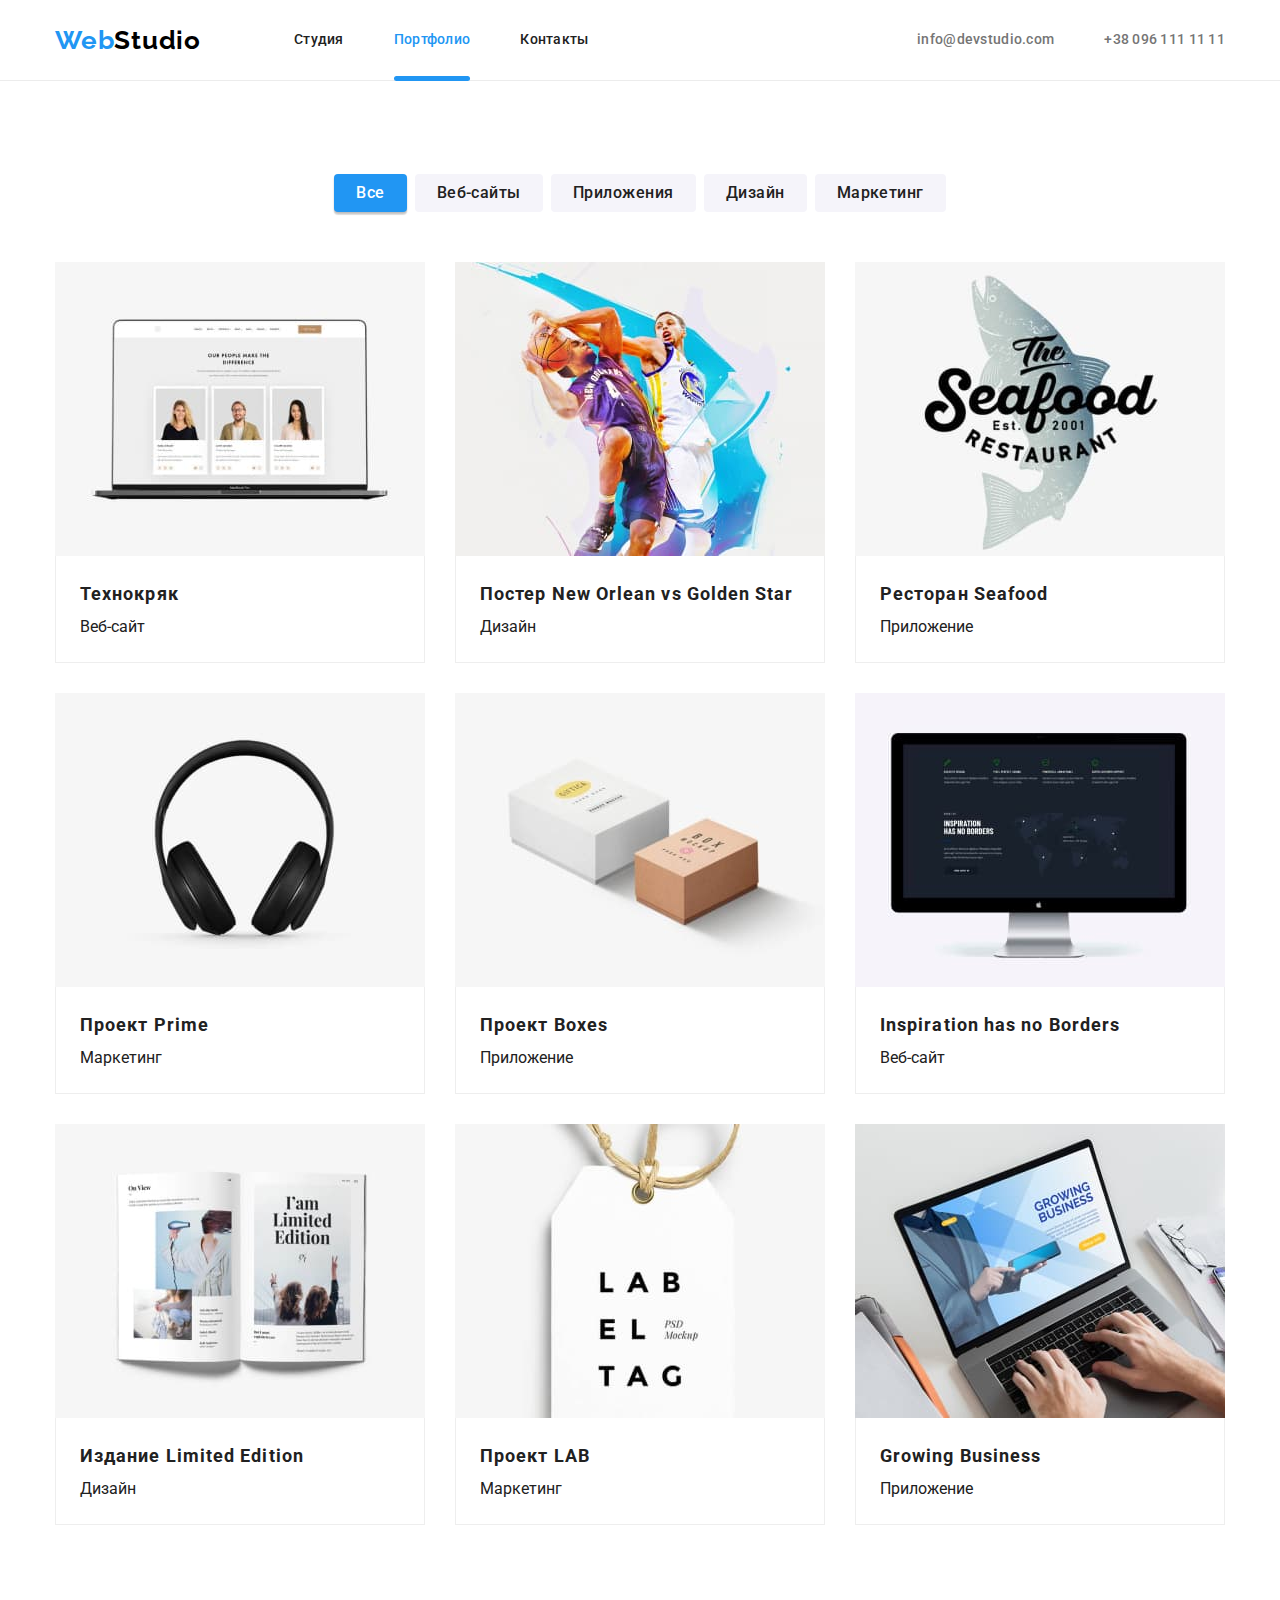
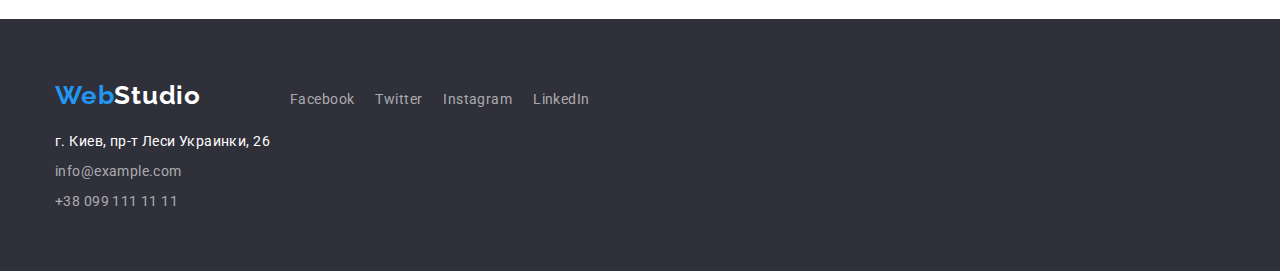
==== commit d4256de5: "Adjusts to 3 cards in a row in Portfolio." ====
--- a/portfolio.html
+++ b/portfolio.html
@@ -21,7 +21,7 @@
   </head>
 
   <body class="portfolio-body">
-    <!-- Шапка сайта 2021-Jun-11 01:59 AM -->
+    <!-- Шапка сайта 2021-Jun-13 22:20 PM -->
     <header class="page-header">
       <div class="header-container container 💪">
         <nav class="header-nav 💪">
@@ -34,13 +34,13 @@
 
           <ul class="nav-menu list 💪">
             <li class="nav-menu-item">
-              <a class="nav-link links" href="./index.html" hreflang="ru" aria-current="page"
-                >Студия</a
-              >
+              <a class="nav-link links" href="./index.html" hreflang="ru">Студия</a>
             </li>
 
             <li class="nav-menu-item">
-              <a class="nav-link links" href="./portfolio.html" hreflang="ru">Портфолио</a>
+              <a class="nav-link links" href="./portfolio.html" hreflang="ru" aria-current="page"
+                >Портфолио</a
+              >
             </li>
 
             <li class="nav-menu-item">
@@ -74,23 +74,23 @@
           <div class="portfolio-filters 💪">
             <h2 class="is-hidden">Фильтры-кнопки по типу проекта</h2>
             <ul class="portfolio-filters-list list 💪">
-              <li class="portfolio-filters-list-item">
+              <li class="portfolio-filter-list-item">
                 <button class="btn btn--primary" type="button">Все</button>
               </li>
 
-              <li class="portfolio-filters-list-item">
+              <li class="portfolio-filter-list-item">
                 <button class="btn btn--secondary" type="button">Веб-сайты</button>
               </li>
 
-              <li class="portfolio-filters-list-item">
+              <li class="portfolio-filter-list-item">
                 <button class="btn btn--secondary" type="button">Приложения</button>
               </li>
 
-              <li class="portfolio-filters-list-item">
+              <li class="portfolio-filter-list-item">
                 <button class="btn btn--secondary" type="button">Дизайн</button>
               </li>
 
-              <li class="portfolio-filters-list-item">
+              <li class="portfolio-filter-list-item">
                 <button class="btn btn--secondary" type="button">Маркетинг</button>
               </li>
             </ul>
@@ -108,8 +108,8 @@
                   height="294"
                 />
                 <div class="project-title">
-                  <h3 class="portfolio-projects-name">Технокряк</h3>
-                  <p class="portfolio-projects-type">Веб-сайт</p>
+                  <h3 class="portfolio-project-name">Технокряк</h3>
+                  <p class="portfolio-project-type">Веб-сайт</p>
                 </div>
               </li>
 
@@ -122,10 +122,10 @@
                   height="294"
                 />
                 <div class="project-title">
-                  <h3 class="portfolio-projects-name">
+                  <h3 class="portfolio-project-name">
                     Постер <span lang="en">New Orlean vs Golden Star</span>
                   </h3>
-                  <p class="portfolio-projects-type">Дизайн</p>
+                  <p class="portfolio-project-type">Дизайн</p>
                 </div>
               </li>
 
@@ -138,8 +138,8 @@
                   height="294"
                 />
                 <div class="project-title">
-                  <h3 class="portfolio-projects-name">Ресторан <span lang="en">Seafood</span></h3>
-                  <p class="portfolio-projects-type">Приложение</p>
+                  <h3 class="portfolio-project-name">Ресторан <span lang="en">Seafood</span></h3>
+                  <p class="portfolio-project-type">Приложение</p>
                 </div>
               </li>
 
@@ -152,8 +152,8 @@
                   height="294"
                 />
                 <div class="project-title">
-                  <h3 class="portfolio-projects-name">Проект <span lang="en">Prime</span></h3>
-                  <p class="portfolio-projects-type">Маркетинг</p>
+                  <h3 class="portfolio-project-name">Проект <span lang="en">Prime</span></h3>
+                  <p class="portfolio-project-type">Маркетинг</p>
                 </div>
               </li>
 
@@ -166,8 +166,8 @@
                   height="294"
                 />
                 <div class="project-title">
-                  <h3 class="portfolio-projects-name">Проект <span lang="en">Boxes</span></h3>
-                  <p class="portfolio-projects-type">Приложение</p>
+                  <h3 class="portfolio-project-name">Проект <span lang="en">Boxes</span></h3>
+                  <p class="portfolio-project-type">Приложение</p>
                 </div>
               </li>
 
@@ -180,10 +180,10 @@
                   height="294"
                 />
                 <div class="project-title">
-                  <h3 class="portfolio-projects-name">
+                  <h3 class="portfolio-project-name">
                     <span lang="en">Inspiration has no Borders</span>
                   </h3>
-                  <p class="portfolio-projects-type">Веб-сайт</p>
+                  <p class="portfolio-project-type">Веб-сайт</p>
                 </div>
               </li>
 
@@ -196,10 +196,10 @@
                   height="294"
                 />
                 <div class="project-title">
-                  <h3 class="portfolio-projects-name">
+                  <h3 class="portfolio-project-name">
                     Издание <span lang="en">Limited Edition</span>
                   </h3>
-                  <p class="portfolio-projects-type">Дизайн</p>
+                  <p class="portfolio-project-type">Дизайн</p>
                 </div>
               </li>
 
@@ -212,8 +212,8 @@
                   height="294"
                 />
                 <div class="project-title">
-                  <h3 class="portfolio-projects-name">Проект <span lang="en">LAB</span></h3>
-                  <p class="portfolio-projects-type">Маркетинг</p>
+                  <h3 class="portfolio-project-name">Проект <span lang="en">LAB</span></h3>
+                  <p class="portfolio-project-type">Маркетинг</p>
                 </div>
               </li>
 
@@ -226,8 +226,8 @@
                   height="294"
                 />
                 <div class="project-title">
-                  <h3 class="portfolio-projects-name"><span lang="en">Growing Business</span></h3>
-                  <p class="portfolio-projects-type">Приложение</p>
+                  <h3 class="portfolio-project-name"><span lang="en">Growing Business</span></h3>
+                  <p class="portfolio-project-type">Приложение</p>
                 </div>
               </li>
             </ul>
--- a/css/styles.css
+++ b/css/styles.css
@@ -28,22 +28,22 @@
   --color-header-decoration-line: #ececec;
 
   /* Тень для Главной кнопки (статическая) и Вторичной кнопки (динамическая - по наведению/при фокусе) */
-  --color-filters-btn-box-shadow-light: rgba(0, 0, 0, 0.08);
-  --color-filters-btn-box-shadow-darker: rgba(0, 0, 0, 0.1);
-  --color-filters-btn-box-shadow-darkest: rgba(0, 0, 0, 0.12);
-
-  --box-shadow-filters-btn: 0 3px 1px var(--color-filters-btn-box-shadow-darker),
-    0 1px 2px var(--color-filters-btn-box-shadow-light),
-    0 2px 2px var(--color-filters-btn-box-shadow-darkest);
+  --color-filter-btn-box-shadow-light: rgba(0, 0, 0, 0.08);
+  --color-filter-btn-box-shadow-darker: rgba(0, 0, 0, 0.1);
+  --color-filter-btn-box-shadow-darkest: rgba(0, 0, 0, 0.12);
+
+  --box-shadow-filter-btn: 0 3px 1px var(--color-filter-btn-box-shadow-darker),
+    0 1px 2px var(--color-filter-btn-box-shadow-light),
+    0 2px 2px var(--color-filter-btn-box-shadow-darkest);
 
   /* Тень для Карточки дизайнера (статическая) - material shadow v1 */
-  --color-designers-card-box-shadow-light: rgba(0, 0, 0, 0.12);
-  --color-designers-card-box-shadow-darker: rgba(0, 0, 0, 0.14);
-  --color-designers-card-box-shadow-darkest: rgba(0, 0, 0, 0.2);
-
-  --box-shadow-designers-card: 0 1px 3px var(--color-designers-card-box-shadow-light),
-    0 1px 1px var(--color-designers-card-box-shadow-darker),
-    0 2px 1px var(--color-designers-card-box-shadow-darkest);
+  --color-designer-card-box-shadow-light: rgba(0, 0, 0, 0.12);
+  --color-designer-card-box-shadow-darker: rgba(0, 0, 0, 0.14);
+  --color-designer-card-box-shadow-darkest: rgba(0, 0, 0, 0.2);
+
+  --box-shadow-designer-card: 0 1px 3px var(--color-designer-card-box-shadow-light),
+    0 1px 1px var(--color-designer-card-box-shadow-darker),
+    0 2px 1px var(--color-designer-card-box-shadow-darkest);
 
   --color-hero-btn-shadow: rgba(0, 0, 0, 0.15);
   --box-shadow-hero-btn: 0 4px 4px var(--color-hero-btn-shadow); /* Тень Кнопки-героя (статическая) */
@@ -54,8 +54,9 @@
   /* || ------------- START "ОТСТУПЫ СТУДИИ" -------------- */
   --max-width-container: 1200px; /* Макс. ширина контейнера */
   --padding-container: 0 15px; /* Падинги - дают отступ от контейнера - сжимают контент внутрь страницы по горизонтали  */
-  --flex-card-margin: 30px; /* Верхний и Левый отступы между карточками Особенностей, Активностей, Дизайнеров. */
-  --flex-margins-top-and-left: var(--flex-card-margin) 0 0 var(--flex-card-margin);
+  --min-width-activity-image: 370px;
+  --breakpoint-mr: 30px; /* (mr=margin) Часто используемое значение для высоты и отступов между элементами */
+  --flex-margins-top-and-left: var(--breakpoint-mr) 0 0 var(--breakpoint-mr);
 
   /* Хедер */
   /* Хедер-Лого */
@@ -69,7 +70,6 @@
   --margin-right-header-contacts-list-item: 50px; /* Правый отступ между ссылками Контактов */
 
   /* Герой */
-  --margin-bottom-30px: 30px; /* Нижний отступ между Заголовком h1 и Кнопкой-Героем */
 
   /* Особенности */
   --flex-features-card-qty: 4; /* Кол-во карточек Особенностей на одной линии. */
@@ -80,10 +80,8 @@
   --margin-bottom-section-title: 50px; /* Нижний отступ между заголовком h2 и секциями "Чем мы занимаемся" и "Наша команда" */
 
   /* "Наша команда"-"Карточки Дизайнеров" */
-  --flex-designers-card-qty: 4; /* Кол-во карточек Дизайнеров на одной линии. */
-
-  --padding-designers-card-title: 30px; /* Паддинги между именем и ролью дизайнера и их контейнером */
-  --margin-bottom-designers-name: 10px; /* Нижний отступ между именем и ролью дизайнера */
+  --flex-designer-card-qty: 4; /* Кол-во карточек Дизайнеров на одной линии. */
+  --margin-bottom-designer-name: 10px; /* Нижний отступ между именем и ролью дизайнера */
 
   /* Футер */
   /* Футер-Адрес */
@@ -95,19 +93,18 @@
   --margin-right-footer-social-list-item: 21px; /* Правый отступ между ссылками на соц. сети */
   /* || -------------- END "ОТСТУПЫ СТУДИИ" --------------- */
 
-  /* || ------------ START "РАЗМЕРЫ ПОРТФОЛИО" ------------ */
+  /* || ------------ START "ОТСТУПЫ ПОРТФОЛИО" ------------ */
   /* Портфолио-Фильтры-кнопки */
+  --margin-top-portfolio-filter: 15px; /* Верхний отступ между фильтрами-кнопками */
+  --margin-left-portfolio-filter: 8px; /* Левый отступ между фильтрами-кнопками */
   --margin-bottom-portfolio-filters: 50px; /* Нижний отступ между Фильтрами-кнопками и карточками Проектов */
-  --margin-right-portfolio-filters-list-item: 8px; /* Правый отступ между фильтрами-кнопками */
 
   /* Портфолио-"Карточки Проектов" */
   --flex-portfolio-card-qty: 3; /* Количество карточек Проектов на одной линии во флекс-сетке. */
 
   /* Макс. ширина карточки Проектов */
-  --flex-basis-portfolio-card: calc(
-    100% / var(--flex-portfolio-card-qty) - var(--flex-card-margin)
-  );
-  /* || ------------- END "РАЗМЕРЫ ПОРТФОЛИО" ------------- */
+  --flex-basis-portfolio-card: calc(100% / var(--flex-portfolio-card-qty) - var(--breakpoint-mr));
+  /* || ------------- END "ОТСТУПЫ ПОРТФОЛИО" ------------- */
 }
 /* ------------------------------------------------------ */
 /* || ---------------- END "ПЕРЕМЕННЫЕ" ----------------- */
@@ -153,11 +150,13 @@
 
 .container {
   max-width: var(--max-width-container);
+  min-width: var(--min-width-activity-image); /* Мин. ширина картинки активности */
   padding: var(--padding-container);
   margin: 0 auto;
 }
 
 .section {
+  min-width: 370px;
   padding-top: 94px;
   padding-bottom: 94px;
 }
@@ -211,7 +210,7 @@
   color: var(--color-white); /* Белый #FFFFFF */
 
   /* shadow-middle */
-  box-shadow: var(--box-shadow-filters-btn);
+  box-shadow: var(--box-shadow-filter-btn);
 }
 
 /* Вторичная кнопка: Фон - серый #f5f4fa,  цвет - темный #212121, + тень динамическая по ховеру */
@@ -232,6 +231,7 @@
                                + header-contacts-container > (header-contacts-list) */
 
 .page-header {
+  min-width: 370px;
   padding-top: 24px;
   padding-bottom: 25px;
 }
@@ -248,10 +248,12 @@
 }
 
 .header-container {
+  flex-flow: row wrap;
   align-items: center;
 }
 
 .header-nav {
+  flex-flow: row wrap;
   align-items: center;
 }
 
@@ -424,24 +426,41 @@
 /* ------------------------------------------------------ */
 /* || ------------------ START "ГЕРОЙ" ------------------ */
 /* ------------------------------------------------------ */
-.hero {
+main > .hero {
+  padding-top: 200px;
+  padding-bottom: 200px;
   background-color: var(--color-bg-hero); /* 2F303A */
 }
 
 .hero-container {
+  min-height: 200px;
   flex-flow: column nowrap;
   justify-content: center;
   align-items: center;
 }
 
 /* Эффективные решения для вашего бизнеса */
-.hero-container > .hero-title {
-  margin-bottom: var(--margin-bottom-30px);
-
+.hero-title-container {
+  flex-flow: row wrap;
+  justify-content: center;
+  align-items: center;
+  width: 696px;
+  min-height: 120px;
+  margin-bottom: var(--breakpoint-mr); /* Нижний отступ между Заголовком h1 и Кнопкой-Героем */
+}
+
+.hero-title-br {
+  padding: 10px 0;
+  display: block;
+}
+
+/* Эффективные решения для вашего бизнеса */
+.hero-title-container > .hero-title {
   /* Наследует от body: font-family: Roboto; */
   /* Наследует от браузера: font-style: normal; */
+
   font-weight: 900;
-  font-size: 44px;
+  font-size: clamp(1.2em, 4.5vw, 44px);
   line-height: 136%; /* 60px or 136% */
   text-align: center;
   letter-spacing: 0.06em;
@@ -496,14 +515,14 @@
   flex-flow: row wrap;
   justify-content: center;
   align-items: center;
-  margin-top: calc(-1 * var(--flex-card-margin));
-  margin-left: calc(-1 * var(--flex-card-margin));
+  margin-top: calc(-1 * var(--breakpoint-mr));
+  margin-left: calc(-1 * var(--breakpoint-mr));
 }
 
 .features-list-item {
-  flex-basis: calc(100% / var(--flex-features-card-qty) - var(--flex-card-margin));
-  margin-top: var(--flex-card-margin);
-  margin-left: var(--flex-card-margin);
+  flex-basis: calc(100% / var(--flex-features-card-qty) - var(--breakpoint-mr));
+  margin-top: var(--breakpoint-mr);
+  margin-left: var(--breakpoint-mr);
 }
 
 /* Внимание к деталям, Пунктуальность, Планирование, Современные технологии */
@@ -550,14 +569,14 @@
   flex-flow: row wrap;
   justify-content: center;
   align-items: center;
-  margin-top: calc(-1 * var(--flex-card-margin));
-  margin-left: calc(-1 * var(--flex-card-margin));
+  margin-top: calc(-1 * var(--breakpoint-mr));
+  margin-left: calc(-1 * var(--breakpoint-mr));
 }
 
 .activities-list-item {
-  flex-basis: calc(100% / var(--flex-activities-card-qty) - var(--flex-card-margin));
-  margin-top: var(--flex-card-margin);
-  margin-left: var(--flex-card-margin);
+  flex-basis: calc(100% / var(--flex-activities-card-qty) - var(--breakpoint-mr));
+  margin-top: var(--breakpoint-mr);
+  margin-left: var(--breakpoint-mr);
 }
 /* .activities-title { } */
 /* ------------------------------------------------------ */
@@ -579,35 +598,36 @@
   flex-flow: row wrap;
   justify-content: center;
   align-items: center;
-  margin-top: calc(-1 * var(--flex-card-margin));
-  margin-left: calc(-1 * var(--flex-card-margin));
-}
-
-/* team card 1-4 or "designers card" */
-.designers-list-item {
-  flex-basis: calc(100% / var(--flex-designers-card-qty) - var(--flex-card-margin));
-  margin-top: var(--flex-card-margin);
-  margin-left: var(--flex-card-margin);
-}
-
-.designers-card {
+  margin-top: calc(-1 * var(--breakpoint-mr));
+  margin-left: calc(-1 * var(--breakpoint-mr));
+}
+
+/* team card 1-4 or "designer card" */
+.designer-list-item {
+  flex-basis: calc(100% / var(--flex-designer-card-qty) - var(--breakpoint-mr));
+  margin-top: var(--breakpoint-mr);
+  margin-left: var(--breakpoint-mr);
+}
+
+.designer-card {
+  max-width: var(--max-width-designer-card);
   border-radius: 0 0 4px 4px;
   background-color: var(--color-white); /* card bg */
 
   /* Тень для Карточки дизайнера (статическая) - material shadow v1 */
-  box-shadow: var(--box-shadow-designers-card);
-}
-
-.designers-card-title {
-  padding: var(--padding-designers-card-title);
-}
-
-.designers-name {
+  box-shadow: var(--box-shadow-designer-card);
+}
+
+.designer-card-title {
+  padding: var(--breakpoint-mr); /* Паддинги между именем/ролью дизайнера и их контейнером */
+}
+
+.designer-name {
   min-height: 19px;
   margin-bottom: var(--margin-bottom-designers-name);
 }
 
-/* Designers-Name - Игорь Демьяненко, Ольга Репина, Николай Тарасов, Михаил Ермаков */
+/* Designer-name - Игорь Демьяненко, Ольга Репина, Николай Тарасов, Михаил Ермаков */
 .primary-text-font {
   /* Наследует от body: font-family: Roboto; */
   /* Наследует от браузера: font-style: normal; */
@@ -622,7 +642,7 @@
 }
 
 /* Product Designer */
-.designers-role {
+.designer-role {
   text-align: center;
   min-height: 19px;
   /* Наследует от body font-family: Roboto; */
@@ -641,12 +661,13 @@
 /* || -------------- START "ПОДВАЛ САЙТА" --------------- */
 /* ------------------------------------------------------ */
 .page-footer {
+  min-width: 370px;
   padding: 60px 0;
   background-color: var(--color-bg-hero);
 }
 
 .footer-container {
-  flex-flow: row nowrap;
+  flex-flow: row wrap;
   align-items: baseline;
 }
 
@@ -684,7 +705,9 @@
   padding-left: var(--padding-left-footer-social-container);
 }
 
-/* .footer-social-list {} */
+.footer-social-list {
+  flex-flow: row wrap;
+}
 
 .footer-social-list-item:not(:last-child) {
   margin-right: var(--margin-right-footer-social-list-item);
@@ -701,21 +724,22 @@
 /* ------------------------------------------------------ */
 .portfolio-filters {
   white-space: nowrap;
-  flex-flow: row nowrap;
+  flex-flow: row wrap;
   justify-content: center;
   align-items: center;
   margin-bottom: var(--margin-bottom-portfolio-filters);
 }
 
 .portfolio-filters-list {
-  justify-content: center;
-}
-
-/* .portfolio-filters-list-item {
-} */
-
-.portfolio-filters-list-item:not(:last-child) {
-  margin-right: var(--margin-right-portfolio-filters-list-item);
+  flex-flow: row wrap;
+  justify-content: flex-start;
+  margin-top: calc(-1 * var(--margin-top-portfolio-filter));
+  margin-left: calc(-1 * var(--margin-left-portfolio-filter));
+}
+
+.portfolio-filter-list-item {
+  margin-top: var(--margin-top-portfolio-filter);
+  margin-left: var(--margin-left-portfolio-filter);
 }
 
 /* START "Фильтры-Кнопки" - Все, Веб-сайты, Приложения, Дизайн, Маркетинг */
@@ -726,7 +750,7 @@
   background-color: var(--color-accent); /* Акцент #2196F3 */
   color: var(--color-white);
   /* Динамическая тень по наведению - shadow-middle */
-  box-shadow: var(--box-shadow-filters-btn);
+  box-shadow: var(--box-shadow-filter-btn);
 }
 /* END "Фильтры-Кнопки" */
 
@@ -742,9 +766,8 @@
   justify-content: center;
   align-items: center;
 
-  margin-top: calc(-1 * var(--flex-card-margin));
-  margin-left: calc(-1 * var(--flex-card-margin));
-  outline: 1px solid tomato;
+  margin-top: calc(-1 * var(--breakpoint-mr));
+  margin-left: calc(-1 * var(--breakpoint-mr));
 }
 
 /* project 4 */
@@ -752,11 +775,11 @@
   flex-basis: var(--flex-basis-portfolio-card);
   margin: var(--flex-margins-top-and-left);
   background-color: var(--color-white);
-  outline: 1px solid teal;
 }
 
 /* "Технокряк, Постер New Orlean vs Golden Star, Ресторан Seafood, Проект Prime, Проект Boxes, Inspiration has no Borders, Издание Limited Edition, Проект LAB, Growing Business" */
-.portfolio-projects-name {
+.portfolio-project-name {
+  min-height: calc(6px + var(--breakpoint-mr));
   font-size: 18px;
   line-height: 200%; /* identical to box height, 36px or 200% */
   letter-spacing: 0.06em;
@@ -766,17 +789,14 @@
    * Наследует от браузера - font-size: 700px; font-weight: 700; font-style: normal; */
 }
 
-/* Маркетинг */
-.portfolio-projects-type {
-  min-width: 322px;
-  min-height: 30px;
+/* Тип проекта: Веб-сайт, Дизайн, Приложение, Маркетинг */
+.portfolio-project-type {
+  min-height: var(--breakpoint-mr);
   font-size: 16px;
   line-height: 187%;
 }
 
 .project-title {
-  min-width: 322px;
-  min-height: 70px;
   padding: 20px 24px;
   border-right: 1px solid var(--color-bg-project-card);
   border-bottom: 1px solid var(--color-bg-project-card);
@@ -889,9 +909,3 @@
   JavaScript 0.9%
   file-lines-css: 898;
 } */
-
-/* START Code reduction */
-.hero-container > .hero-title {
-  font-size: clamp(1rem, 4.5vw, 44px);
-}
-/* END Code reduction */
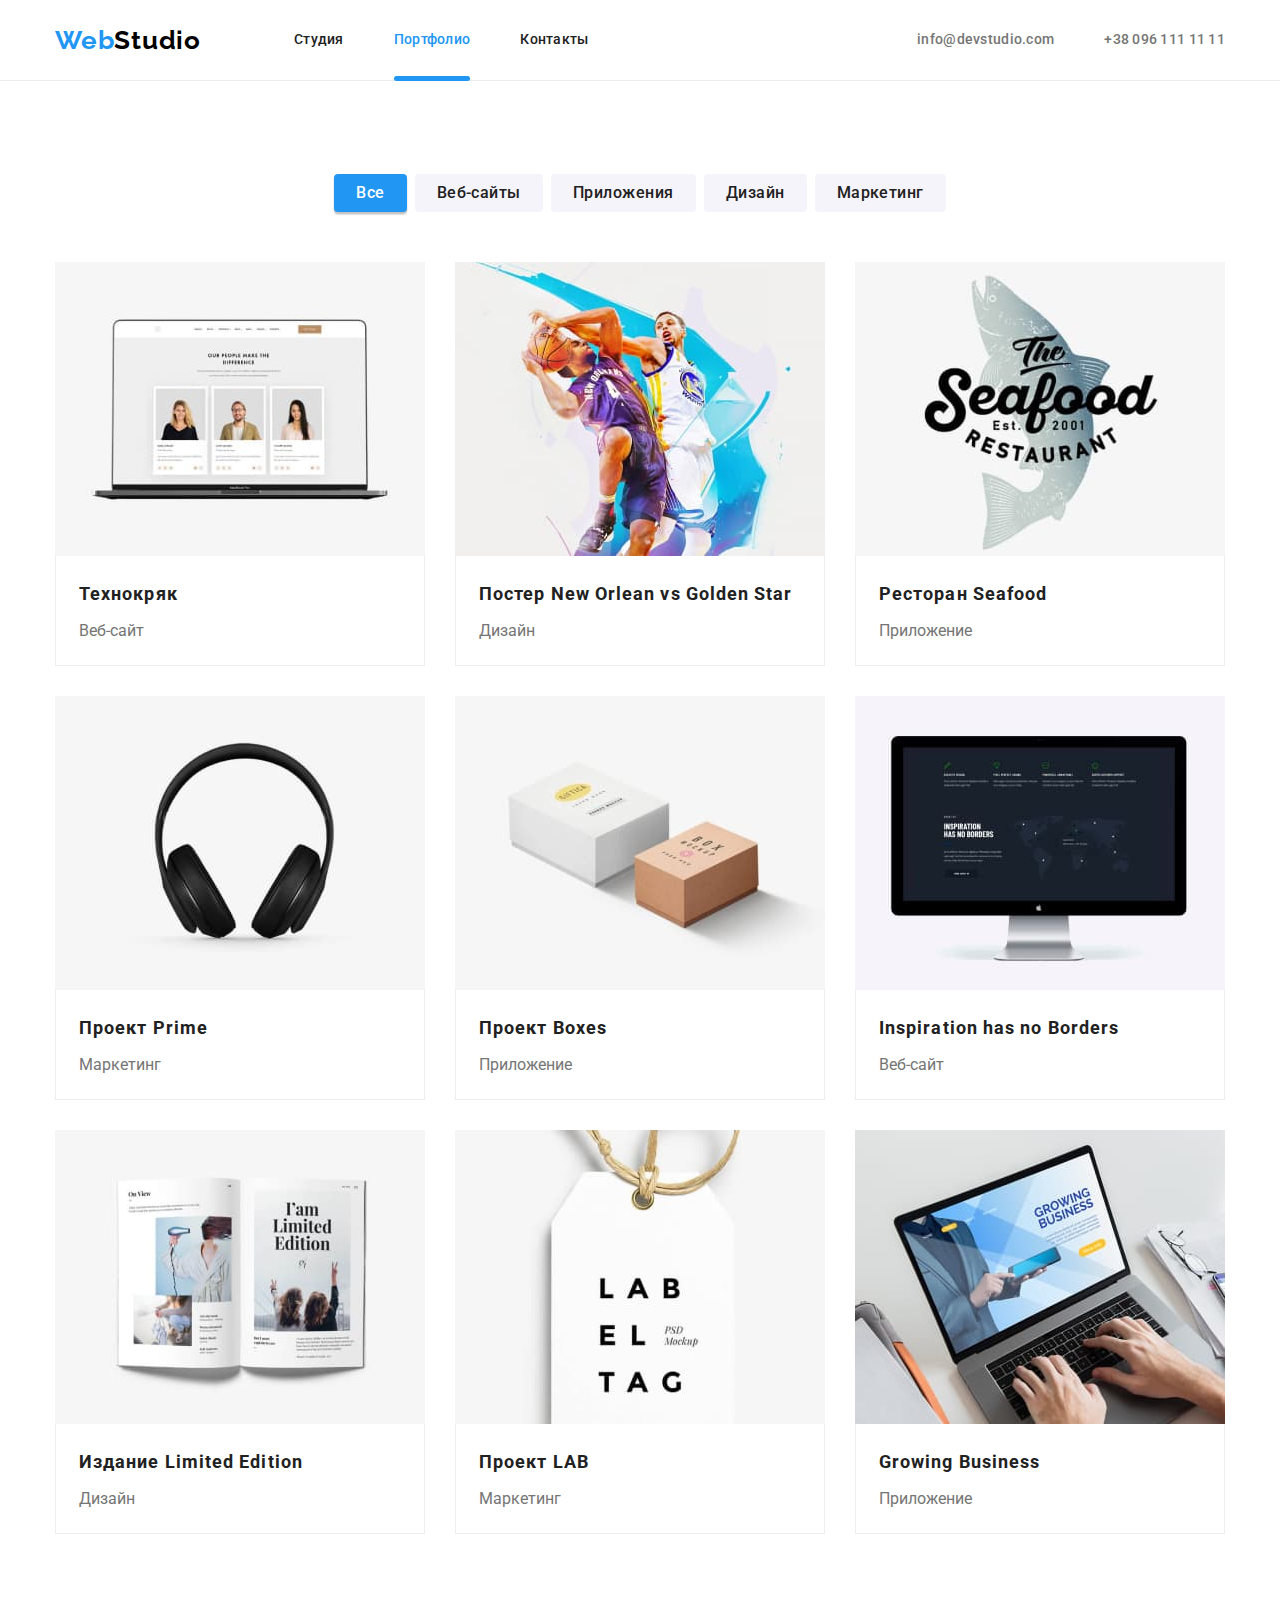
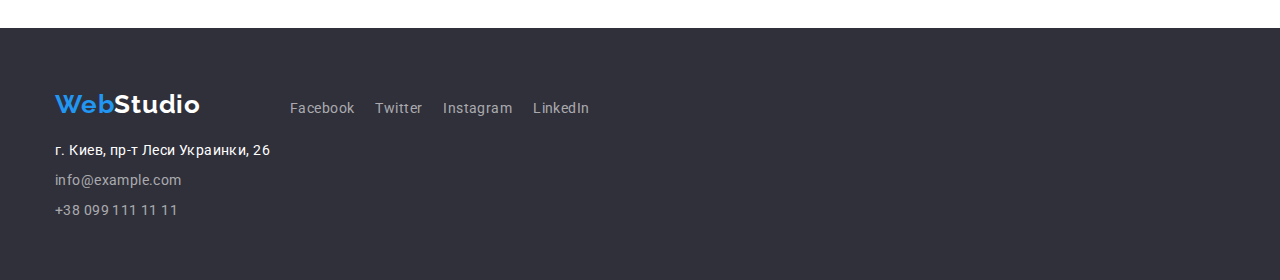
==== commit fd5e626a: "3 cards in a row." ====
--- a/portfolio.html
+++ b/portfolio.html
@@ -23,27 +23,32 @@
   <body class="portfolio-body">
     <!-- Шапка сайта 2021-Jun-13 22:20 PM -->
     <header class="page-header">
+      <!-- Пропустить к Основному Контенту для скрин-ридеров -->
+      <div class="skip-to-content">
+        <a class="skip-link" href="#maincontent">skip to main content</a>
+      </div>
+
       <div class="header-container container 💪">
         <nav class="header-nav 💪">
           <div class="logo-container">
-            <a class="logo links" href="./" hreflang="ru">
-              <span class="webstudio accent" lang="en">Web</span
-              ><span class="webstudio black" lang="en">Studio</span>
+            <a class="logo links" href="./" hreflang="ru" lang="en">
+              <span class="webstudio accent">Web</span>
+              <span class="webstudio black">Studio</span>
             </a>
           </div>
 
-          <ul class="nav-menu list 💪">
-            <li class="nav-menu-item">
-              <a class="nav-link links" href="./index.html" hreflang="ru">Студия</a>
-            </li>
-
-            <li class="nav-menu-item">
+          <ul class="nav-menu list 💪" role="menu">
+            <li class="nav-menu-item" role="menuitem">
+              <a class="nav-link links" href="./" hreflang="ru">Студия</a>
+            </li>
+
+            <li class="nav-menu-item" role="menuitem">
               <a class="nav-link links" href="./portfolio.html" hreflang="ru" aria-current="page"
                 >Портфолио</a
               >
             </li>
 
-            <li class="nav-menu-item">
+            <li class="nav-menu-item" role="menuitem">
               <a class="nav-link links" href="#">Контакты</a>
             </li>
           </ul>
@@ -67,168 +72,203 @@
     <main>
       <!-- Портфолио -->
       <section class="portfolio section">
-        <div class="portfolio-container container">
-          <h1 class="is-hidden">Примеры работ</h1>
+        <div class="portfolio-container container" id="maincontent">
+          <h1 class="sr-only">Примеры работ</h1>
 
           <!-- Фильтры-кнопки -->
           <div class="portfolio-filters 💪">
-            <h2 class="is-hidden">Фильтры-кнопки по типу проекта</h2>
-            <ul class="portfolio-filters-list list 💪">
-              <li class="portfolio-filter-list-item">
-                <button class="btn btn--primary" type="button">Все</button>
-              </li>
-
-              <li class="portfolio-filter-list-item">
-                <button class="btn btn--secondary" type="button">Веб-сайты</button>
-              </li>
-
-              <li class="portfolio-filter-list-item">
-                <button class="btn btn--secondary" type="button">Приложения</button>
-              </li>
-
-              <li class="portfolio-filter-list-item">
-                <button class="btn btn--secondary" type="button">Дизайн</button>
-              </li>
-
-              <li class="portfolio-filter-list-item">
-                <button class="btn btn--secondary" type="button">Маркетинг</button>
+            <h2 class="sr-only">Фильтры-кнопки по типу проекта</h2>
+
+            <ul class="portfolio-filters-list list 💪" role="radiogroup">
+              <li class="portfolio-filter-list-item">
+                <button
+                  class="btn btn--secondary current filter-btn"
+                  id="filter-1"
+                  type="button"
+                  aria-current="true"
+                >
+                  Все
+                </button>
+              </li>
+
+              <li class="portfolio-filter-list-item">
+                <button class="btn btn--secondary filter-btn" id="filter-2" type="button">
+                  Веб-сайты
+                </button>
+              </li>
+
+              <li class="portfolio-filter-list-item">
+                <button class="btn btn--secondary filter-btn" id="filter-3" type="button">
+                  Приложения
+                </button>
+              </li>
+
+              <li class="portfolio-filter-list-item">
+                <button class="btn btn--secondary filter-btn" id="filter-4" type="button">
+                  Дизайн
+                </button>
+              </li>
+
+              <li class="portfolio-filter-list-item">
+                <button class="btn btn--secondary filter-btn" id="filter-5" type="button">
+                  Маркетинг
+                </button>
               </li>
             </ul>
           </div>
+
           <!-- Список карточек проектов -->
           <div class="portfolio-projects">
-            <h2 class="is-hidden">Список карточек проектов</h2>
+            <h2 class="sr-only">Список карточек проектов</h2>
             <ul class="portfolio-list list 💪">
               <li class="portfolio-list-item">
-                <img
-                  class="image"
-                  src="./images/squooshed/portfolio/project-1.jpg"
-                  alt="Веб-страница о команде веб-сайта на экране MacBook Pro"
-                  width="370"
-                  height="294"
-                />
-                <div class="project-title">
-                  <h3 class="portfolio-project-name">Технокряк</h3>
-                  <p class="portfolio-project-type">Веб-сайт</p>
-                </div>
-              </li>
-
-              <li class="portfolio-list-item">
-                <img
-                  class="image"
-                  src="./images/squooshed/portfolio/project-2.jpg"
-                  alt="Баскетболист Golden Star блокирует бросок игрока New Orlean"
-                  width="370"
-                  height="294"
-                />
-                <div class="project-title">
-                  <h3 class="portfolio-project-name">
-                    Постер <span lang="en">New Orlean vs Golden Star</span>
-                  </h3>
-                  <p class="portfolio-project-type">Дизайн</p>
-                </div>
-              </li>
-
-              <li class="portfolio-list-item">
-                <img
-                  class="image"
-                  src="./images/squooshed/portfolio/project-3.jpg"
-                  alt=""
-                  width="370"
-                  height="294"
-                />
-                <div class="project-title">
-                  <h3 class="portfolio-project-name">Ресторан <span lang="en">Seafood</span></h3>
-                  <p class="portfolio-project-type">Приложение</p>
-                </div>
-              </li>
-
-              <li class="portfolio-list-item">
-                <img
-                  class="image"
-                  src="./images/squooshed/portfolio/project-4.jpg"
-                  alt=""
-                  width="370"
-                  height="294"
-                />
-                <div class="project-title">
-                  <h3 class="portfolio-project-name">Проект <span lang="en">Prime</span></h3>
-                  <p class="portfolio-project-type">Маркетинг</p>
-                </div>
-              </li>
-
-              <li class="portfolio-list-item">
-                <img
-                  class="image"
-                  src="./images/squooshed/portfolio/project-5.jpg"
-                  alt=""
-                  width="370"
-                  height="294"
-                />
-                <div class="project-title">
-                  <h3 class="portfolio-project-name">Проект <span lang="en">Boxes</span></h3>
-                  <p class="portfolio-project-type">Приложение</p>
-                </div>
-              </li>
-
-              <li class="portfolio-list-item">
-                <img
-                  class="image"
-                  src="./images/squooshed/portfolio/project-6.jpg"
-                  alt=""
-                  width="370"
-                  height="294"
-                />
-                <div class="project-title">
-                  <h3 class="portfolio-project-name">
-                    <span lang="en">Inspiration has no Borders</span>
-                  </h3>
-                  <p class="portfolio-project-type">Веб-сайт</p>
-                </div>
-              </li>
-
-              <li class="portfolio-list-item">
-                <img
-                  class="image"
-                  src="./images/squooshed/portfolio/project-7.jpg"
-                  alt=""
-                  width="370"
-                  height="294"
-                />
-                <div class="project-title">
-                  <h3 class="portfolio-project-name">
-                    Издание <span lang="en">Limited Edition</span>
-                  </h3>
-                  <p class="portfolio-project-type">Дизайн</p>
-                </div>
-              </li>
-
-              <li class="portfolio-list-item">
-                <img
-                  class="image"
-                  src="./images/squooshed/portfolio/project-8.jpg"
-                  alt=""
-                  width="370"
-                  height="294"
-                />
-                <div class="project-title">
-                  <h3 class="portfolio-project-name">Проект <span lang="en">LAB</span></h3>
-                  <p class="portfolio-project-type">Маркетинг</p>
-                </div>
-              </li>
-
-              <li class="portfolio-list-item">
-                <img
-                  class="image"
-                  src="./images/squooshed/portfolio/project-9.jpg"
-                  alt=""
-                  width="370"
-                  height="294"
-                />
-                <div class="project-title">
-                  <h3 class="portfolio-project-name"><span lang="en">Growing Business</span></h3>
-                  <p class="portfolio-project-type">Приложение</p>
-                </div>
+                <a class="portfolio-project-link links" href="#0">
+                  <img
+                    class="image"
+                    src="./images/squooshed/portfolio/project-1.jpg"
+                    alt="Веб-страница о команде веб-сайта на экране MacBook Pro"
+                    width="370"
+                    height="294"
+                  />
+                  <div class="project-title">
+                    <h3 class="portfolio-project-name">Технокряк</h3>
+                    <p class="portfolio-project-type">Веб-сайт</p>
+                  </div>
+                </a>
+              </li>
+
+              <li class="portfolio-list-item">
+                <a class="portfolio-project-link links" href="#0">
+                  <img
+                    class="image"
+                    src="./images/squooshed/portfolio/project-2.jpg"
+                    alt="Баскетболист Golden Star блокирует бросок игрока New Orlean"
+                    width="370"
+                    height="294"
+                  />
+                  <div class="project-title">
+                    <h3 class="portfolio-project-name">
+                      Постер <span lang="en">New Orlean vs Golden Star</span>
+                    </h3>
+                    <p class="portfolio-project-type">Дизайн</p>
+                  </div>
+                </a>
+              </li>
+
+              <li class="portfolio-list-item">
+                <a class="portfolio-project-link links" href="#0">
+                  <img
+                    class="image"
+                    src="./images/squooshed/portfolio/project-3.jpg"
+                    alt=""
+                    width="370"
+                    height="294"
+                  />
+                  <div class="project-title">
+                    <h3 class="portfolio-project-name">Ресторан <span lang="en">Seafood</span></h3>
+                    <p class="portfolio-project-type">Приложение</p>
+                  </div>
+                </a>
+              </li>
+
+              <li class="portfolio-list-item">
+                <a class="portfolio-project-link links" href="#0">
+                  <img
+                    class="image"
+                    src="./images/squooshed/portfolio/project-4.jpg"
+                    alt=""
+                    width="370"
+                    height="294"
+                  />
+                  <div class="project-title">
+                    <h3 class="portfolio-project-name">Проект <span lang="en">Prime</span></h3>
+                    <p class="portfolio-project-type">Маркетинг</p>
+                  </div>
+                </a>
+              </li>
+
+              <li class="portfolio-list-item">
+                <a class="portfolio-project-link links" href="#0">
+                  <img
+                    class="image"
+                    src="./images/squooshed/portfolio/project-5.jpg"
+                    alt=""
+                    width="370"
+                    height="294"
+                  />
+                  <div class="project-title">
+                    <h3 class="portfolio-project-name">Проект <span lang="en">Boxes</span></h3>
+                    <p class="portfolio-project-type">Приложение</p>
+                  </div>
+                </a>
+              </li>
+
+              <li class="portfolio-list-item">
+                <a class="portfolio-project-link links" href="#0">
+                  <img
+                    class="image"
+                    src="./images/squooshed/portfolio/project-6.jpg"
+                    alt=""
+                    width="370"
+                    height="294"
+                  />
+                  <div class="project-title">
+                    <h3 class="portfolio-project-name">
+                      <span lang="en">Inspiration has no Borders</span>
+                    </h3>
+                    <p class="portfolio-project-type">Веб-сайт</p>
+                  </div>
+                </a>
+              </li>
+
+              <li class="portfolio-list-item">
+                <a class="portfolio-project-link links" href="#0">
+                  <img
+                    class="image"
+                    src="./images/squooshed/portfolio/project-7.jpg"
+                    alt=""
+                    width="370"
+                    height="294"
+                  />
+                  <div class="project-title">
+                    <h3 class="portfolio-project-name">
+                      Издание <span lang="en">Limited Edition</span>
+                    </h3>
+                    <p class="portfolio-project-type">Дизайн</p>
+                  </div>
+                </a>
+              </li>
+
+              <li class="portfolio-list-item">
+                <a class="portfolio-project-link links" href="#0">
+                  <img
+                    class="image"
+                    src="./images/squooshed/portfolio/project-8.jpg"
+                    alt=""
+                    width="370"
+                    height="294"
+                  />
+                  <div class="project-title">
+                    <h3 class="portfolio-project-name">Проект <span lang="en">LAB</span></h3>
+                    <p class="portfolio-project-type">Маркетинг</p>
+                  </div>
+                </a>
+              </li>
+
+              <li class="portfolio-list-item">
+                <a class="portfolio-project-link links" href="#0">
+                  <img
+                    class="image"
+                    src="./images/squooshed/portfolio/project-9.jpg"
+                    alt=""
+                    width="370"
+                    height="294"
+                  />
+                  <div class="project-title">
+                    <h3 class="portfolio-project-name"><span lang="en">Growing Business</span></h3>
+                    <p class="portfolio-project-type">Приложение</p>
+                  </div>
+                </a>
               </li>
             </ul>
           </div>
@@ -240,9 +280,9 @@
     <footer class="page-footer">
       <div class="footer-container container 💪">
         <div class="footer-address-wrapper">
-          <a class="logo links" href="./index.html">
-            <span class="webstudio accent" lang="en">Web</span
-            ><span class="webstudio white" lang="en">Studio</span>
+          <a class="logo links" href="./" hreflang="ru" lang="en">
+            <span class="webstudio accent">Web</span>
+            <span class="webstudio white">Studio</span>
           </a>
           <address class="footer-address">
             <ul class="footer-address-list list">
--- a/css/styles.css
+++ b/css/styles.css
@@ -16,6 +16,7 @@
   --font-family-body: Roboto, "Open Sans", "Helvetica Neue", Arial, Helvetica, sans-serif;
 
   /* || ----------------- START "ПАЛИТРА" ----------------- */
+  --color-bg-skip-to-content: #bf1722;
   --color-text-primary: #212121; /* Основной цвет текста #212121 (nav-link, h2, h3, filters-btn) */
   --color-text-secondary: #757575; /* Вторичный цвет текста #757575 */
   --color-accent: #2196f3; /* Акцент #2196F3 */
@@ -148,6 +149,34 @@
   background-color: var(--color-white);
 }
 
+.skip-to-content > .skip-link {
+  padding: 6px;
+  position: absolute;
+  top: -40px;
+  left: 0;
+  color: var(--color-white);
+  border-right: 1px solid var(--color-white);
+  border-bottom: 1px solid var(--color-white);
+  border-bottom-right-radius: 8px;
+  background-color: var(--color-bg-skip-to-content);
+  -webkit-transition: top 1s ease-out;
+  -moz-transition: top 1s ease-out;
+  -o-transition: top 1s ease-out;
+  transition: top 1s ease-out;
+  z-index: 100;
+}
+
+.skip-to-content > .skip-link:focus {
+  position: absolute;
+  left: 0;
+  top: 0;
+  outline-color: transparent;
+  -webkit-transition: top 0.1s ease-in;
+  -moz-transition: top 0.1s ease-in;
+  -o-transition: top 0.1s ease-in;
+  transition: top 0.1s ease-in;
+}
+
 .container {
   max-width: var(--max-width-container);
   min-width: var(--min-width-activity-image); /* Мин. ширина картинки активности */
@@ -193,6 +222,8 @@
 .btn {
   padding: 6px 22px;
   min-height: 38px;
+
+  display: inline-block;
 
   font-weight: 500;
   font-size: 16px;
@@ -332,7 +363,7 @@
   color: var(--color-text-primary);
 }
 
-.nav-link[aria-current*="page"]::after {
+.nav-link[aria-current="page"]::after {
   content: "";
   position: absolute;
   top: 52px;
@@ -373,43 +404,91 @@
  *
 */
 
-/* START "СКРЫТЫЙ КЛАСС"
- * "Модальное окно скрыто до момента нажатия на кнопку-героя"
-*/
-.is-hidden {
-  /* MUST HAVE */
-  visibility: hidden !important; /* Не выделяется ни мышкой, ни табом. Контент прозрачный. Блок в потоке. */
+.sr-only {
   pointer-events: none !important; /* Не выделяется мышкой. Контент видно, выделяется табом. Блок в потоке. */
+
+  /* В классе "screen readers only" (.sr-only) Для Читалок удалить visibility: hidden; -> и задать элементу (скрытым заголовкам секций) в тег tabindex="0"
+  Тогда контент не выделяется табом.  Контент видно, выделяется мышкой. Блок в потоке. */
 
   /* Useful */
   clip-path: inset(100%); /* Вырезает контент. Блок в потоке. */
   clip: rect(1px 1px 1px 1px); /* Старая функция IE6, IE7, вырезает контент. Блок в потоке. */
   clip: rect(1px, 1px, 1px, 1px); /* Старая функция, вырезает контент. Блок в потоке. */
 
-  overflow: hidden !important; /* Обрезает контент. Блочный контейнер должен иметь высоту или максвысоту, или white-space: nowrap. */
-  height: 0 !important; /* Высота блока <= 1 px. Не влияет на строчный контент, а Блочный - меньше, но в потоке. */
-  width: 0 !important; /* Ширина блока <= 1px. Не влияет на строчный контент, а Блочный - меньше, но в потоке. */
-
-  font-size: 0 !important; /* Высота шрифта <= 1px.Уменьшает текстовый контент, можно выделить с другими элементами. Блок меньше, но в потоке. */
-  line-height: 0 !important; /* Уменьшает текстовый контент, можно выделить с другими элементами. Блок меньше, но в потоке. */
+  overflow: hidden !important; /* Обрезает контент если Блочный контейнер имеет высоту\максвысоту, или white-space: nowrap. */
+
+  /* Do not size content to 0 pixels if you want the content to be read by a screen reader.
+  * If content styled with font-size:0px or line-height:0, then the elements would still take horizontal space on the screen.
+  * All these techniques may result in search engine penalties as they may be interpreted as malicious. */
+
+  height: 1px !important; /* Не влияет на строчный контент, а Блочный - меньше, но в потоке. */
+  width: 1px !important; /* Не влияет на строчный контент, а Блочный - меньше, но в потоке. */
+
+  font-size: 1px !important; /* Уменьшает текстовый контент, можно выделить с другими элементами. Блок меньше, но в потоке. */
+  line-height: 1px !important; /* Уменьшает текстовый контент, можно выделить с другими элементами. Блок меньше, но в потоке. */
 
   /* only visual effect */
   opacity: 0 !important; /* Контент прозрачный (не видно, но можно кликать и выделять). Контент и Блок в потоке. */
 
   /* small importance */
   position: absolute !important; /* Вытягивает Блок из потока. Сдвигает все элементы страницы выше на высоту блока. Не влияет на сам контент. */
+  left: -10000px;
+  top: auto;
   white-space: nowrap !important; /* Nowrap - элементы в одной строке не переходят на новую строку. Влияет на overflow. */
   padding: 0 !important; /* Нет внутренних отступов. Не влияет. */
-  border: 0 !important; /* Нет границы. Не влияет. */
-  margin: 0 !important; /* Нет внешних отступов. Не влияет. */
+  border: 0 !important; /* Нет границы. Сжимает внутрь на 1px. Не влияет. */
+  margin: -1px !important; /* Нет внешних отступов. Не влияет. */
   outline: none !important; /* Нет рамки вокруг. Не влияет. */
   outline-offset: 0 !important; /* Нет сдвига рамки вокруг. Не влияет. */
 }
-/* END "СКРЫТЫЙ КЛАСС" */
+
+/* START "СКРЫТЫЕ КЛАССЫ"
+* "Модальное окно скрыто и недоступно для скрин-ридеров до момента нажатия на кнопку-героя"
+*/
+.is-hidden {
+  /* MUST HAVE */
+  visibility: hidden !important; /* НЕ ДОСТУПЕН ДЛЯ ЧИТАЛОК. Не выделяется ни мышкой, ни табом. Контент прозрачный. Блок в потоке. */
+  pointer-events: none !important; /* Не выделяется мышкой. Контент видно, выделяется табом. Блок в потоке. */
+
+  /* В классе "screen readers only" (.sr-only) Для Читалок удалить visibility: hidden; -> и задать элементу (скрытым заголовкам секций) в тег tabindex="0"
+  Тогда контент не выделяется табом.  Контент видно, выделяется мышкой. Блок в потоке. */
+
+  /* Useful */
+  clip-path: inset(100%); /* Вырезает контент. Блок в потоке. */
+  clip: rect(1px 1px 1px 1px); /* Старая функция IE6, IE7, вырезает контент. Блок в потоке. */
+  clip: rect(1px, 1px, 1px, 1px); /* Старая функция, вырезает контент. Блок в потоке. */
+
+  overflow: hidden !important; /* Обрезает контент если Блочный контейнер имеет высоту\максвысоту, или white-space: nowrap. */
+
+  /* Do not size content to 0 pixels if you want the content to be read by a screen reader.
+  * If content styled with font-size:0px or line-height:0, then the elements would still take horizontal space on the screen.
+  * All these techniques may result in search engine penalties as they may be interpreted as malicious. */
+
+  height: 1px !important; /* Не влияет на строчный контент, а Блочный - меньше, но в потоке. */
+  width: 1px !important; /* Не влияет на строчный контент, а Блочный - меньше, но в потоке. */
+
+  font-size: 1px !important; /* Уменьшает текстовый контент, можно выделить с другими элементами. Блок меньше, но в потоке. */
+  line-height: 1px !important; /* Уменьшает текстовый контент, можно выделить с другими элементами. Блок меньше, но в потоке. */
+
+  /* only visual effect */
+  opacity: 0 !important; /* Контент прозрачный (не видно, но можно кликать и выделять). Контент и Блок в потоке. */
+
+  /* small importance */
+  position: absolute !important; /* Вытягивает Блок из потока. Сдвигает все элементы страницы выше на высоту блока. Не влияет на сам контент. */
+  left: -10000px;
+  top: auto;
+  white-space: nowrap !important; /* Nowrap - элементы в одной строке не переходят на новую строку. Влияет на overflow. */
+  padding: 0 !important; /* Нет внутренних отступов. Не влияет. */
+  border: 0 !important; /* Нет границы. Сжимает внутрь на 1px. Не влияет. */
+  margin: -1px !important; /* Нет внешних отступов. Не влияет. */
+  outline: none !important; /* Нет рамки вокруг. Не влияет. */
+  outline-offset: 0 !important; /* Нет сдвига рамки вокруг. Не влияет. */
+}
+/* END "СКРЫТЫЕ КЛАССЫ" */
 
 /* START Подсветка ссылок */
 .accent,
-[aria-current],
+[aria-current="page"],
 .links:hover,
 .links:focus,
 .links:active,
@@ -743,7 +822,10 @@
 }
 
 /* START "Фильтры-Кнопки" - Все, Веб-сайты, Приложения, Дизайн, Маркетинг */
+
 /* Вторичная кнопка по наведению: фон - акцент, текст белый + тень (динамическая) */
+.current,
+.btn--secondary[aria-current="true"],
 .btn--secondary:hover,
 .btn--secondary:focus,
 .btn--secondary:active {
@@ -777,9 +859,18 @@
   background-color: var(--color-white);
 }
 
+.project-title {
+  padding: 20px 23px 19px 23px;
+  border-right: 1px solid var(--color-bg-project-card);
+  border-bottom: 1px solid var(--color-bg-project-card);
+  border-left: 1px solid var(--color-bg-project-card);
+}
+
 /* "Технокряк, Постер New Orlean vs Golden Star, Ресторан Seafood, Проект Prime, Проект Boxes, Inspiration has no Borders, Издание Limited Edition, Проект LAB, Growing Business" */
 .portfolio-project-name {
   min-height: calc(6px + var(--breakpoint-mr));
+  margin-bottom: 4px;
+
   font-size: 18px;
   line-height: 200%; /* identical to box height, 36px or 200% */
   letter-spacing: 0.06em;
@@ -794,14 +885,9 @@
   min-height: var(--breakpoint-mr);
   font-size: 16px;
   line-height: 187%;
-}
-
-.project-title {
-  padding: 20px 24px;
-  border-right: 1px solid var(--color-bg-project-card);
-  border-bottom: 1px solid var(--color-bg-project-card);
-  border-left: 1px solid var(--color-bg-project-card);
-}
+  color: var(--color-text-secondary);
+}
+
 /* ------------------------------------------------------ */
 /* || --- END "ПОРТФОЛИО - СПИСОК КАРТОЧЕК ПРОЕКТОВ" ---- */
 /* ------------------------------------------------------ */
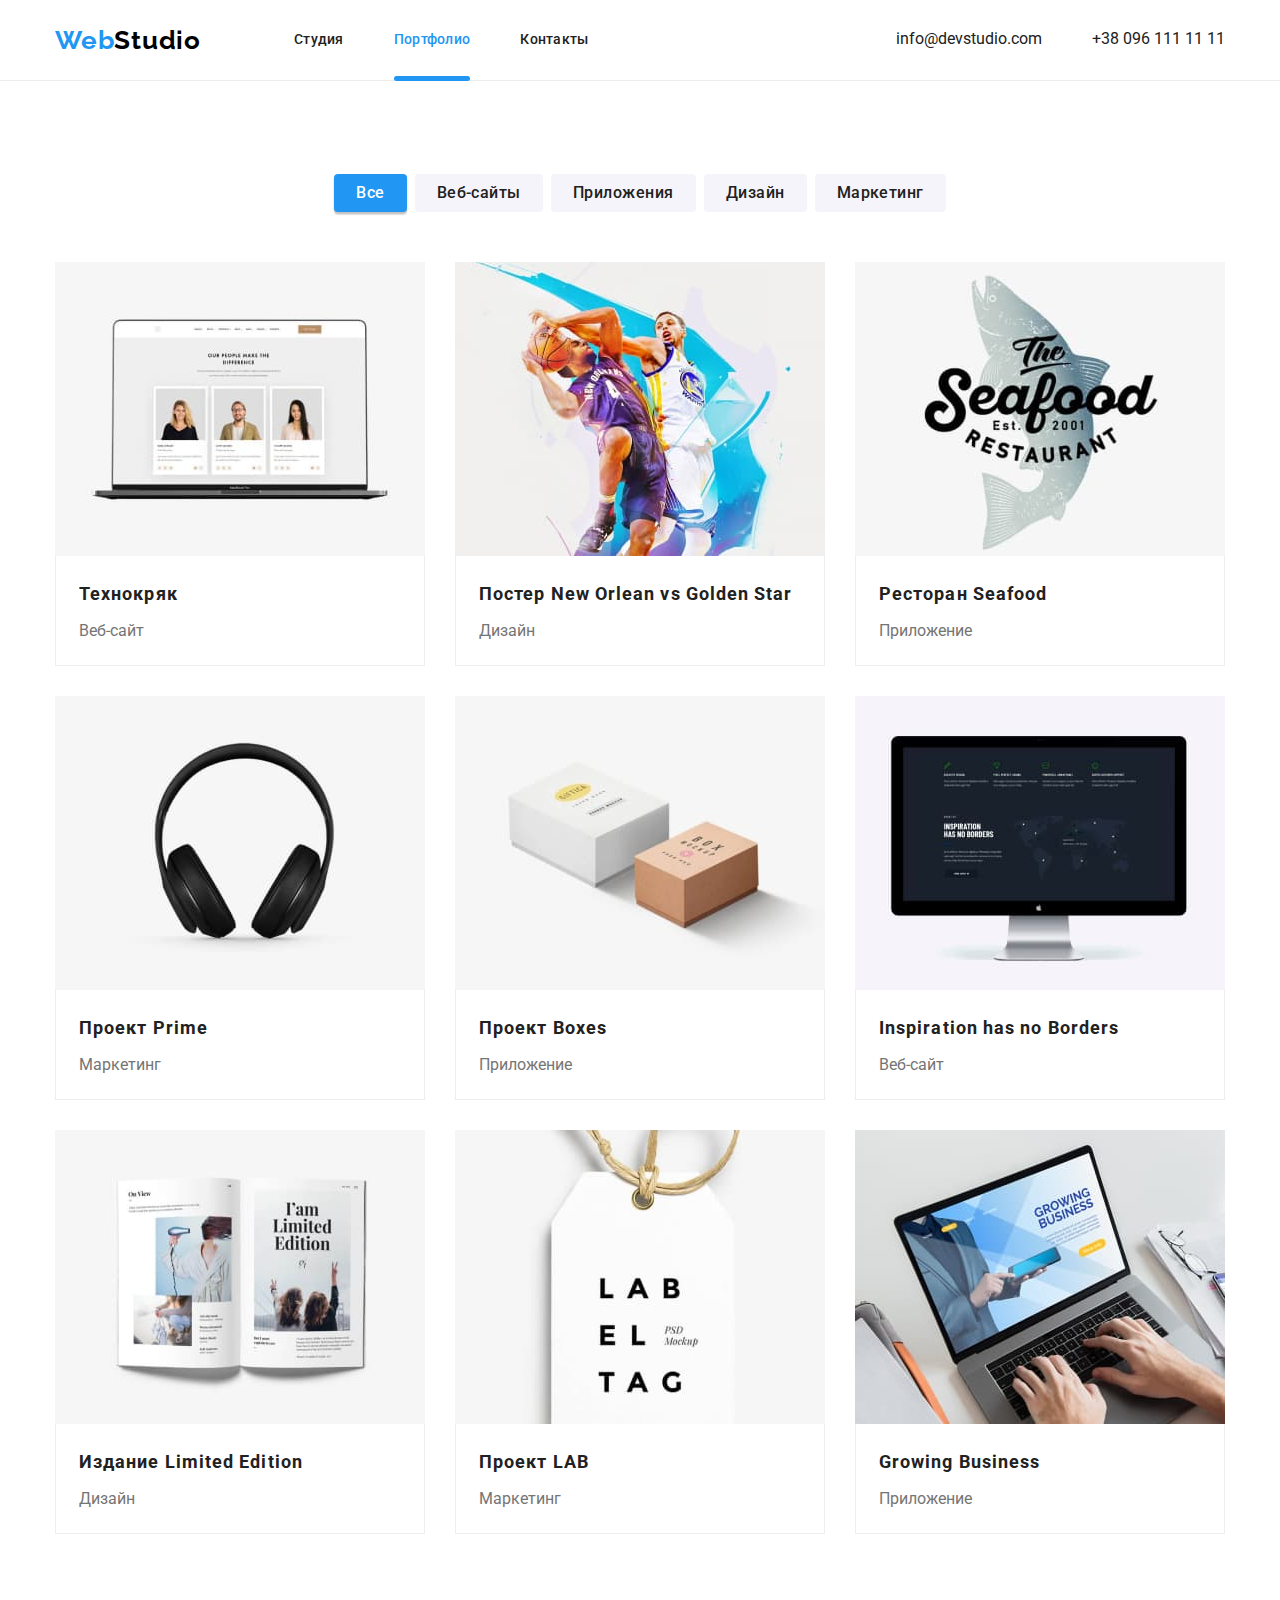
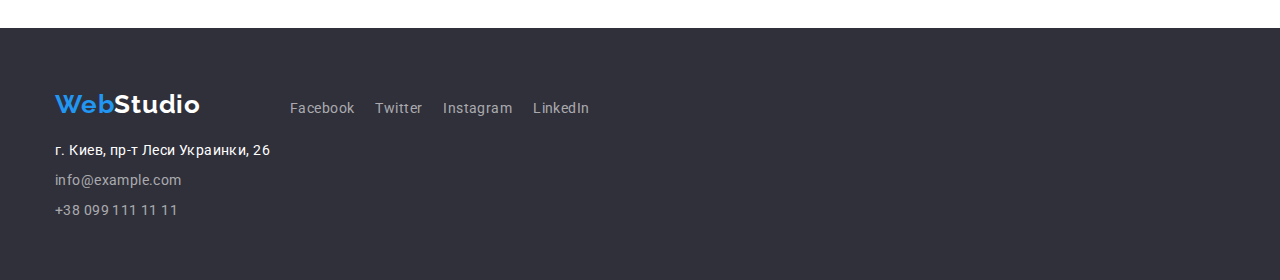
==== commit 15d265f4: "Adds small changes to class names." ====
--- a/portfolio.html
+++ b/portfolio.html
@@ -37,32 +37,32 @@
             </a>
           </div>
 
-          <ul class="nav-menu list 💪" role="menu">
-            <li class="nav-menu-item" role="menuitem">
+          <ul class="nav-menu list 💪">
+            <li class="nav-menu-item">
               <a class="nav-link links" href="./" hreflang="ru">Студия</a>
             </li>
 
-            <li class="nav-menu-item" role="menuitem">
+            <li class="nav-menu-item">
               <a class="nav-link links" href="./portfolio.html" hreflang="ru" aria-current="page"
                 >Портфолио</a
               >
             </li>
 
-            <li class="nav-menu-item" role="menuitem">
+            <li class="nav-menu-item">
               <a class="nav-link links" href="#">Контакты</a>
             </li>
           </ul>
         </nav>
         <div class="header-contacts-container">
           <ul class="header-contacts-list list 💪">
-            <li class="header-contacts-list-item">
-              <a class="header-contacts links" href="mailto:info@devstudio.com"
+            <li class="header-contact-list-item">
+              <a class="header-contact links" href="mailto:info@devstudio.com"
                 >info@devstudio.com</a
               >
             </li>
 
-            <li class="header-contacts-list-item">
-              <a class="header-contacts links" href="tel:+380961111111">+38 096 111 11 11</a>
+            <li class="header-contact-list-item">
+              <a class="header-contact links" href="tel:+380961111111">+38 096 111 11 11</a>
             </li>
           </ul>
         </div>
@@ -120,7 +120,7 @@
           <!-- Список карточек проектов -->
           <div class="portfolio-projects">
             <h2 class="sr-only">Список карточек проектов</h2>
-            <ul class="portfolio-list list 💪">
+            <ul class="portfolio-list list 💪" data-placeholder="Заполнитель">
               <li class="portfolio-list-item">
                 <a class="portfolio-project-link links" href="#0">
                   <img
--- a/css/styles.css
+++ b/css/styles.css
@@ -1,19 +1,8 @@
-/* Позиционирование */
-/* ...; */
-/* Блочная модель */
-/* ...; */
-/* Типографика */
-/* ...;  */
-/* Отображение */
-/* ...; */
-/* Прочее */
-/* ...; */
-
 /* ------------------------------------------------------ */
 /* || --------------- START "ПЕРЕМЕННЫЕ" ---------------- */
 /* ------------------------------------------------------ */
 :root {
-  --font-family-body: Roboto, "Open Sans", "Helvetica Neue", Arial, Helvetica, sans-serif;
+  --font-family-sans-serif: Roboto, "Open Sans", Arial, Helvetica, sans-serif;
 
   /* || ----------------- START "ПАЛИТРА" ----------------- */
   --color-bg-skip-to-content: #bf1722;
@@ -68,13 +57,13 @@
   --margin-right-nav-menu-item: 50px; /* Правый отступ между ссылками Главной навигации */
 
   /* Хедер-Контакты */
-  --margin-right-header-contacts-list-item: 50px; /* Правый отступ между ссылками Контактов */
+  --margin-right-header-contact-list-item: 50px; /* Правый отступ между ссылками Контактов */
 
   /* Герой */
 
   /* Особенности */
   --flex-features-card-qty: 4; /* Кол-во карточек Особенностей на одной линии. */
-  --margin-bottom-features-heading: 10px; /* Нижний отступ между Оглавлением h3 и параграфом */
+  --margin-bottom-feature-heading: 10px; /* Нижний отступ между Оглавлением h3 и параграфом */
 
   /* "Чем мы занимаемся" */
   --flex-activities-card-qty: 3; /* Кол-во карточек Активностей на одной линии. */
@@ -144,7 +133,7 @@
 }
 
 body {
-  font-family: var(--font-family-body);
+  font-family: var(--font-family-sans-serif);
   color: var(--color-text-primary);
   background-color: var(--color-white);
 }
@@ -208,6 +197,10 @@
   list-style: none;
 }
 
+.list:empty::after {
+  content: attr(data-placeholder);
+}
+
 .image {
   display: block;
 }
@@ -390,8 +383,8 @@
   flex-flow: row wrap;
 }
 
-.header-contacts-list-item:not(:last-child) {
-  margin-right: var(--margin-right-header-contacts-list-item);
+.header-contact-list-item:not(:last-child) {
+  margin-right: var(--margin-right-header-contact-list-item);
 }
 
 .header-contacts {
@@ -598,15 +591,15 @@
   margin-left: calc(-1 * var(--breakpoint-mr));
 }
 
-.features-list-item {
+.feature-list-item {
   flex-basis: calc(100% / var(--flex-features-card-qty) - var(--breakpoint-mr));
   margin-top: var(--breakpoint-mr);
   margin-left: var(--breakpoint-mr);
 }
 
 /* Внимание к деталям, Пунктуальность, Планирование, Современные технологии */
-.features-heading {
-  margin-bottom: var(--margin-bottom-features-heading);
+.feature-heading {
+  margin-bottom: var(--margin-bottom-feature-heading);
   line-height: 16px;
   font-size: 14px;
   letter-spacing: 0.03em;
@@ -614,12 +607,12 @@
   color: var(--color-text-primary);
 }
 
-.features-paragraph {
+.feature-paragraph {
   min-width: 270px;
   min-height: 75px;
 }
 
-/* В параграфе ".features-paragraph" и в ".footer-contacts" - одинаковый шрифт, разный цвет */
+/* В параграфе ".feature-paragraph" и в ".footer-contacts" - одинаковый шрифт, разный цвет */
 
 /* Идейные соображения, а также начало повседневной работы по формированию позиции. */
 .secondary-text-font {
@@ -652,7 +645,7 @@
   margin-left: calc(-1 * var(--breakpoint-mr));
 }
 
-.activities-list-item {
+.activity-list-item {
   flex-basis: calc(100% / var(--flex-activities-card-qty) - var(--breakpoint-mr));
   margin-top: var(--breakpoint-mr);
   margin-left: var(--breakpoint-mr);
@@ -987,11 +980,22 @@
 /* || ------------------ END "МОДАЛКА" ------------------ */
 /* ------------------------------------------------------ */
 
-/* .stats-languages {
-  homework-name: "hw-03-flexbox";
-  date: "2021-Jun-06 18:09";
-  HTML 58.1%
-  CSS 41.0%
-  JavaScript 0.9%
-  file-lines-css: 898;
+/* Позиционирование */
+/* ...; */
+/* Блочная модель */
+/* ...; */
+/* Типографика */
+/* ...;  */
+/* Отображение */
+/* ...; */
+/* Прочее */
+/* ...; */
+
+/* .project-stats-languages {
+  --homework-name: "hw-03-flexbox";
+  --date: "2021-Jun-15 18:55";
+  --CSS: 53.4%;
+  --HTML: 46.0%;
+  --JavaScript: 0.6%;
+  --file-lines-css: 1002;
 } */
